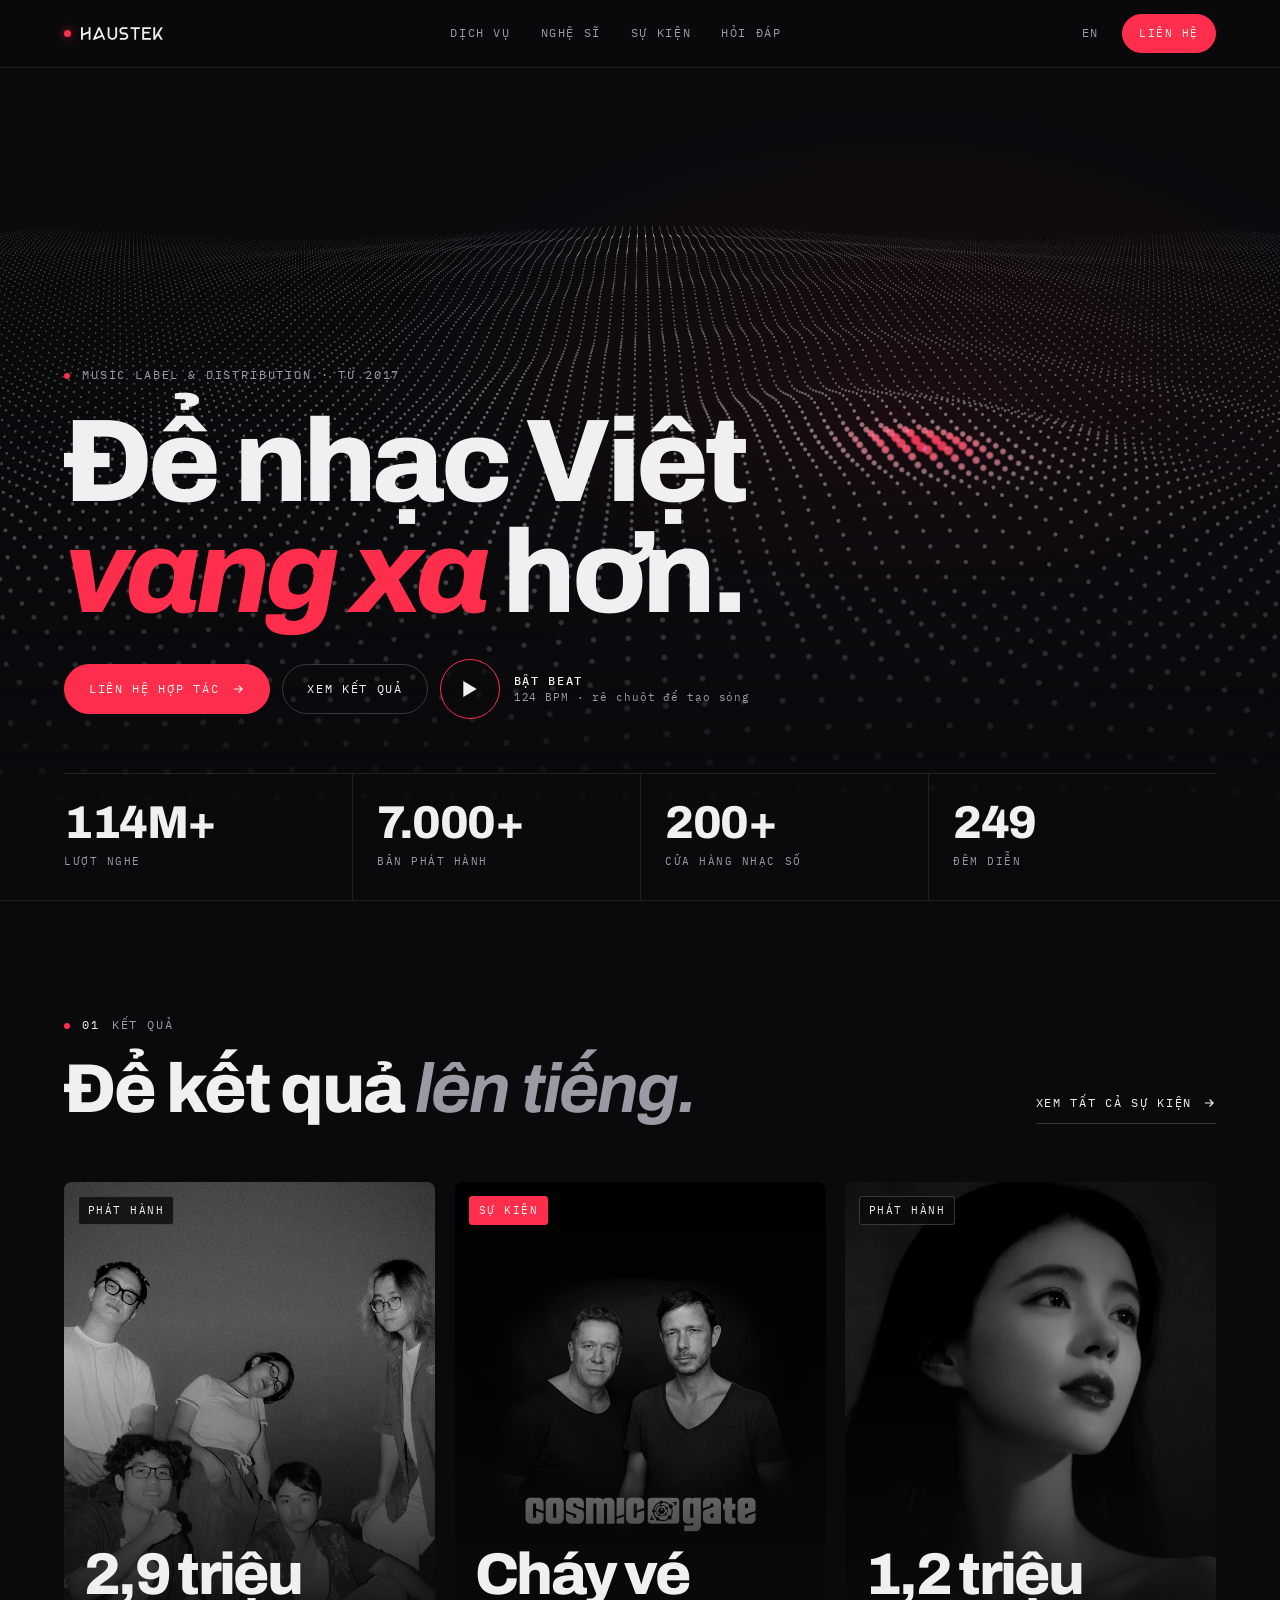
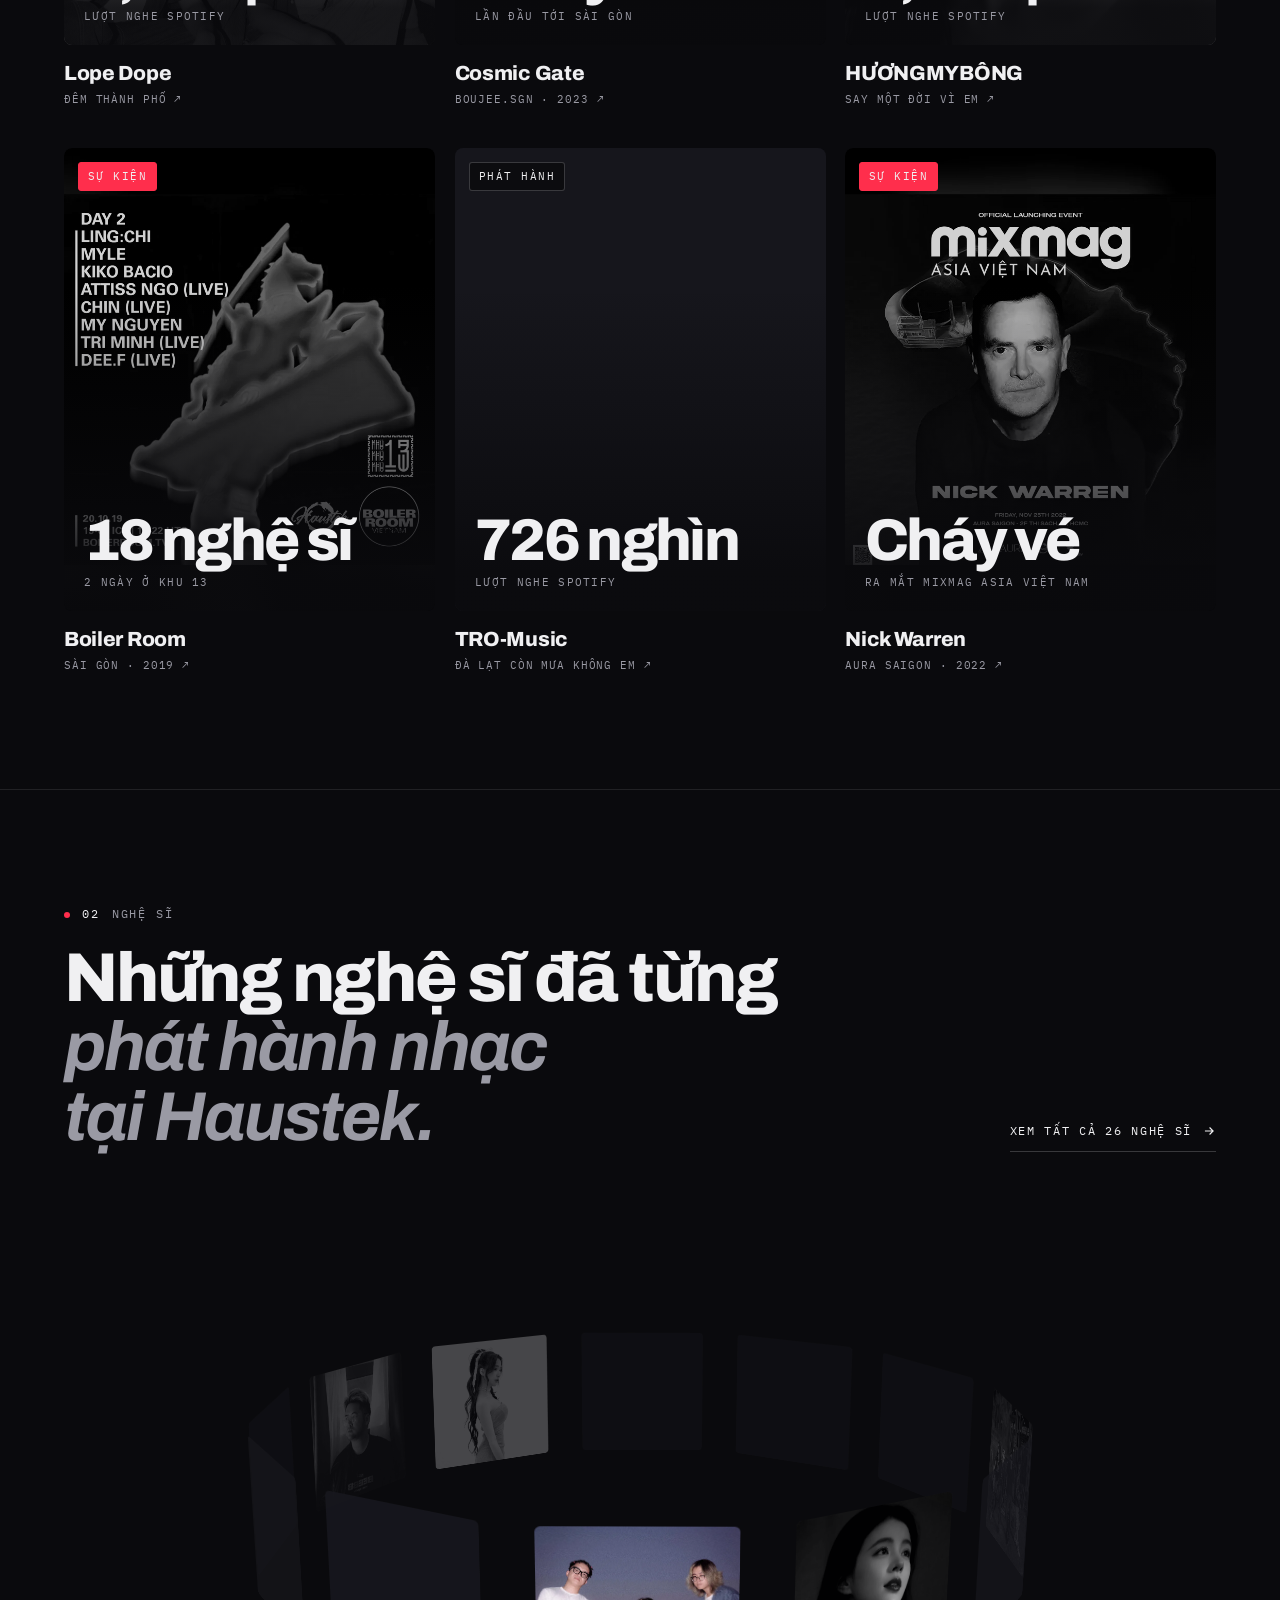
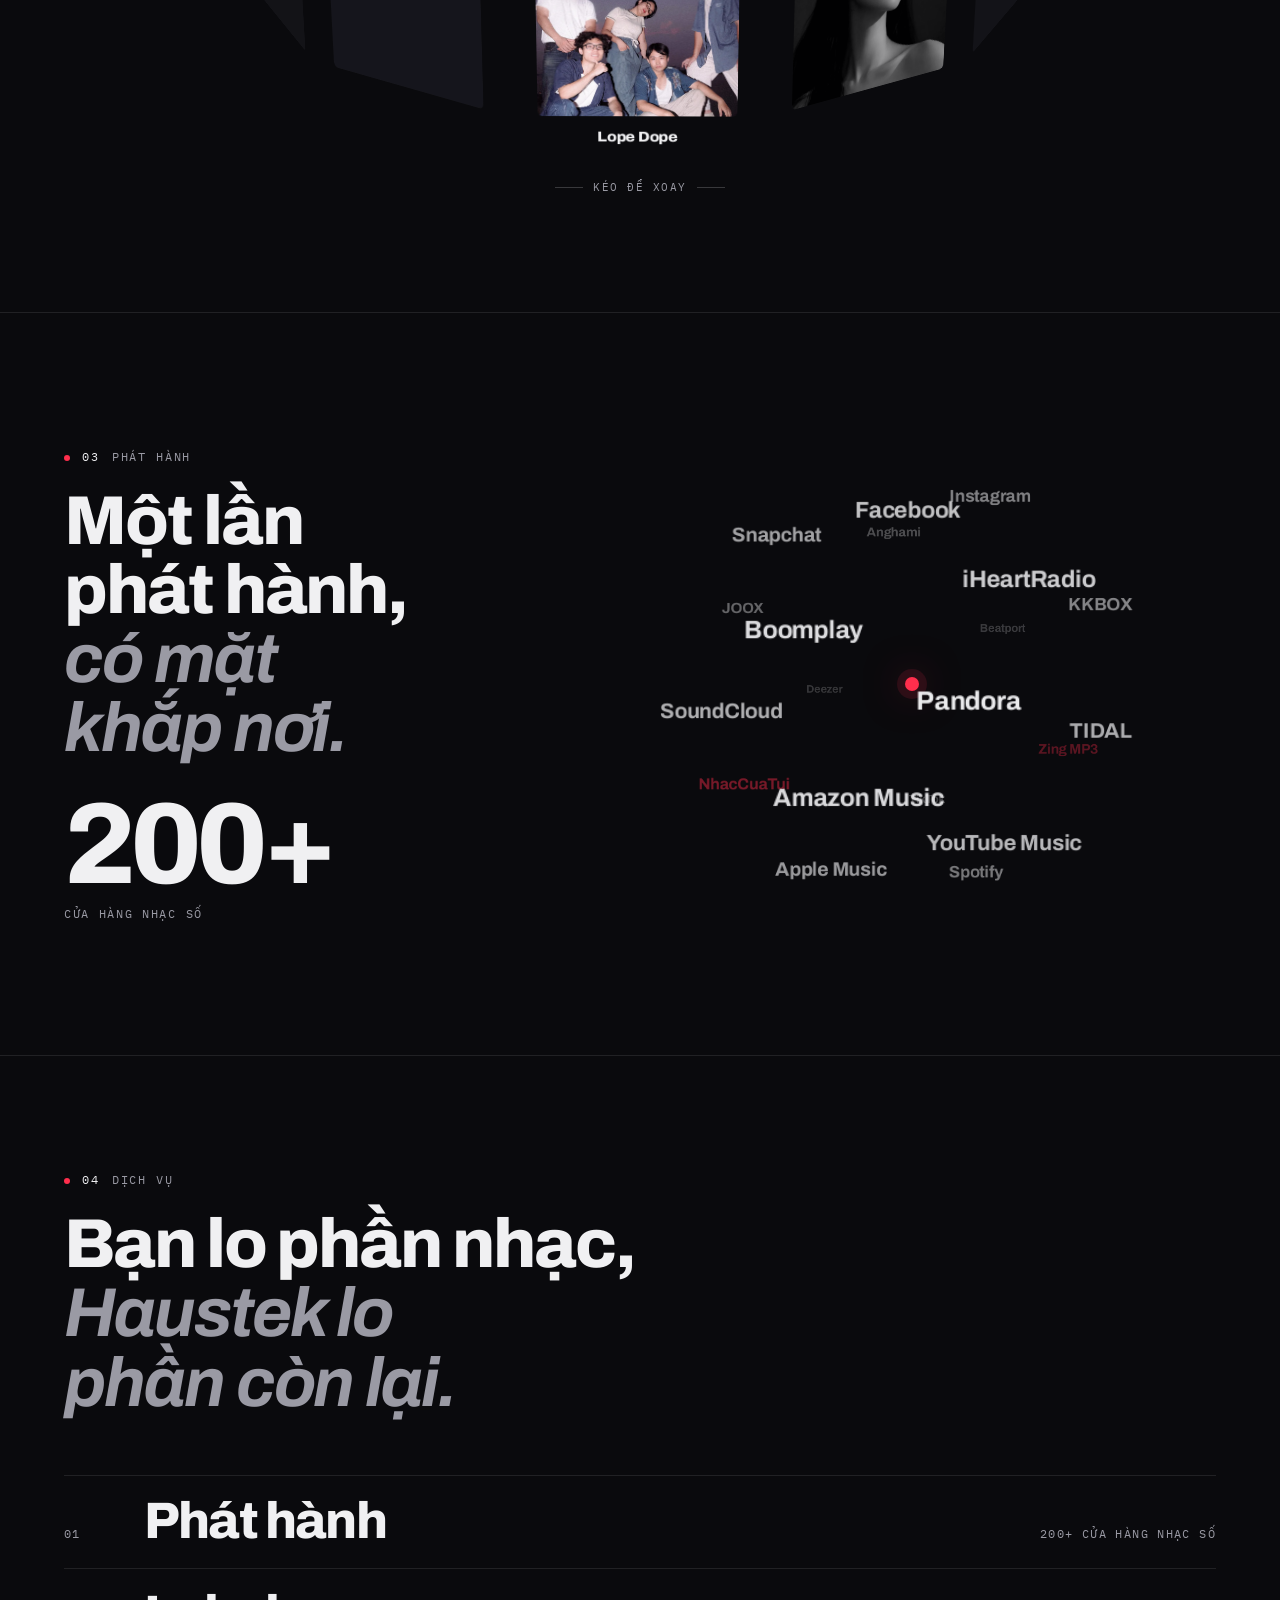
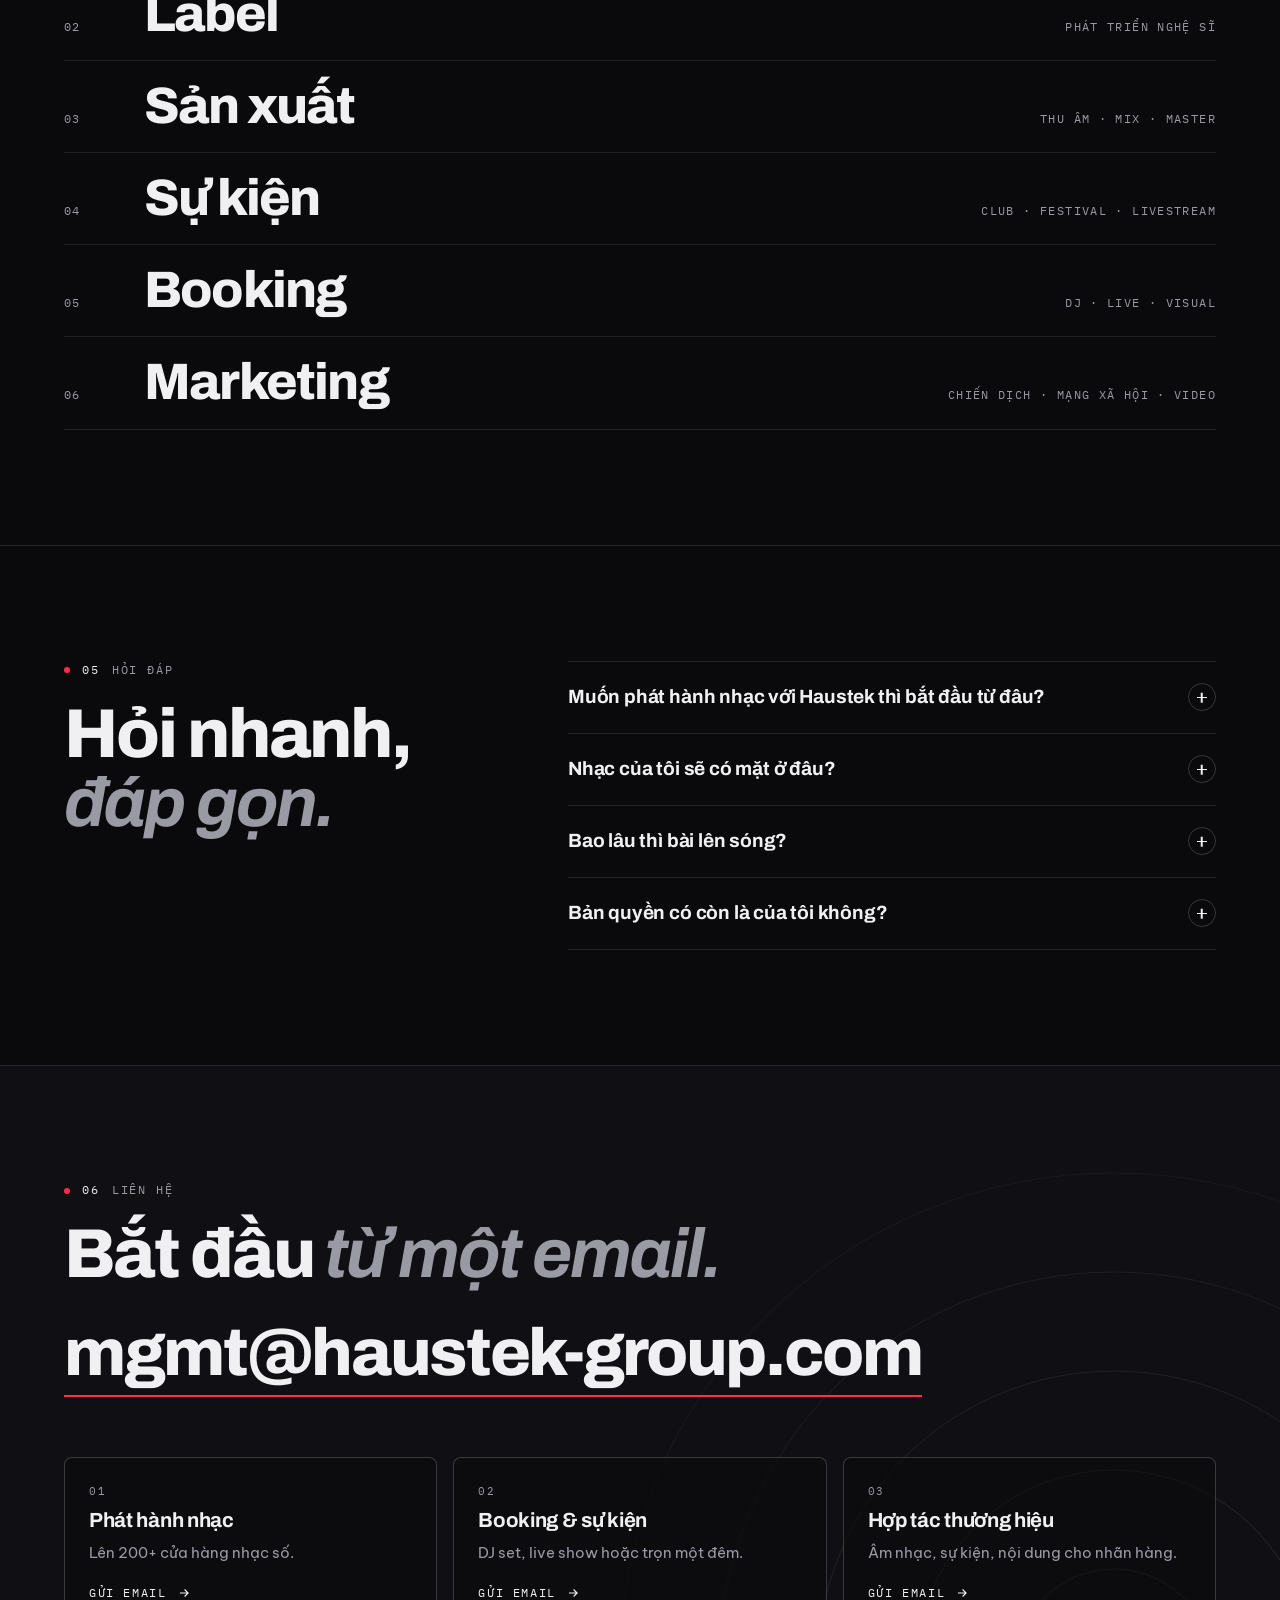
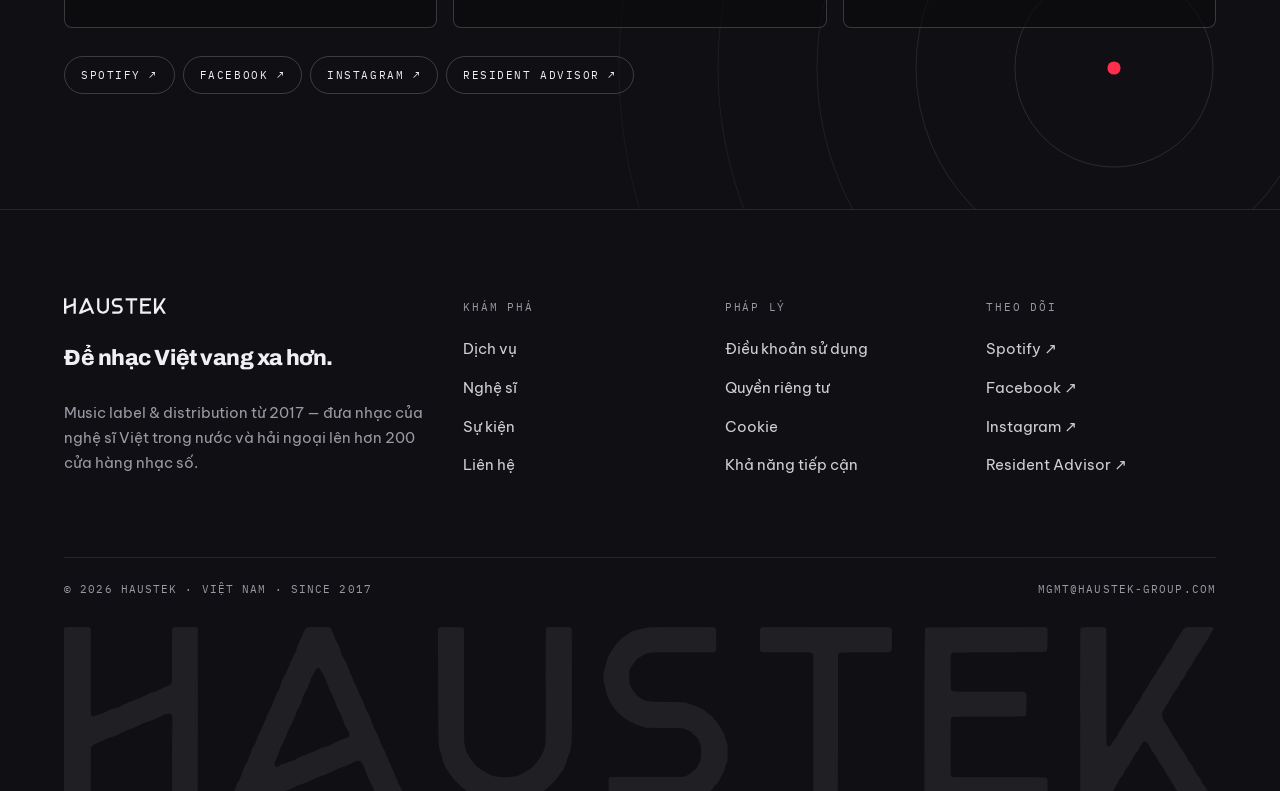
==== index.html @ 830850e4 "Số lượt nghe về một file chung; lưu trữ sự kiện chia theo tỉnh/thành - assets/artists-data.js: bảng " ====
<!DOCTYPE html>
<html lang="vi">
<head>
<meta charset="UTF-8">
<meta name="viewport" content="width=device-width, initial-scale=1.0">
<script>document.documentElement.classList.add('js')</script>

<title>Haustek — Music Label & Distribution | Để nhạc Việt vang xa hơn</title>
<meta name="description" content="Haustek — music label & distribution từ 2017. Phát hành, sản xuất, sự kiện và booking. Đưa nhạc Việt lên Spotify, Apple Music, TikTok, NhacCuaTui, Zing MP3 và hơn 200 cửa hàng nhạc số.">
<meta name="author" content="Haustek">
<meta name="robots" content="index, follow">
<link rel="canonical" href="https://haustek-group.com/">
<meta property="og:type" content="website">
<meta property="og:site_name" content="Haustek">
<meta property="og:title" content="Haustek — Music Label & Distribution">
<meta property="og:description" content="Để nhạc Việt vang xa hơn. Từ sàn diễn underground ra hơn 200 nền tảng số khắp thế giới.">
<meta property="og:url" content="https://haustek-group.com/">
<meta property="og:image" content="https://haustek-group.com/og-image.jpg">
<meta property="og:image:width" content="1200">
<meta property="og:image:height" content="630">
<meta property="og:image:alt" content="Haustek — Để nhạc Việt vang xa hơn">
<meta property="og:locale" content="vi_VN">
<meta property="og:locale:alternate" content="en_US">
<meta name="twitter:card" content="summary_large_image">
<meta name="twitter:image" content="https://haustek-group.com/og-image.jpg">

<link rel="icon" type="image/svg+xml" href="/favicon.svg">
<link rel="icon" type="image/png" sizes="96x96" href="/favicon-96x96.png">
<link rel="icon" type="image/png" sizes="32x32" href="/favicon-32x32.png">
<link rel="alternate icon" href="/favicon.ico">
<link rel="apple-touch-icon" sizes="180x180" href="/apple-touch-icon.png">
<link rel="manifest" href="/site.webmanifest">
<meta name="theme-color" content="#0A0A0D">

<script type="application/ld+json">
{
  "@context": "https://schema.org",
  "@graph": [
    { "@type": "Organization", "@id": "https://haustek-group.com/#org", "name": "Haustek", "url": "https://haustek-group.com/", "email": "mgmt@haustek-group.com", "foundingDate": "2017", "foundingLocation": {"@type":"Place","name":"Vietnam"}, "description": "Music label & distribution — sự kiện, sản xuất, phát hành, quảng bá và tư vấn chiến lược cho âm nhạc, từ 2017.", "sameAs": ["https://www.facebook.com/haustek.agency","https://www.instagram.com/haustek.agency","https://open.spotify.com/artist/1jiigt5sMZ62es2sH1UwYU","https://ra.co/promoters/73233"] },
    { "@type": "MusicGroup", "name": "Haustek", "url": "https://haustek-group.com/", "genre": ["Electronic","Techno","House","Ambient"], "foundingDate": "2017" }
  ]
}
</script>

<link rel="preconnect" href="https://fonts.googleapis.com">
<link rel="preconnect" href="https://fonts.gstatic.com" crossorigin>
<link href="https://fonts.googleapis.com/css2?family=Archivo:ital,wght@0,400..800;1,400..800&family=Be+Vietnam+Pro:wght@300;400;500;600&family=IBM+Plex+Mono:wght@400;500&display=swap" rel="stylesheet">
<link rel="stylesheet" href="/assets/site.css">

<style>
/* =====================================================================
   TRANG CHỦ — kết quả trước, chữ sau
   Góp ý nhận được: khách chỉ muốn thấy kết quả, case study, không đọc
   chữ. Nên trang đi theo thứ tự: số liệu → case study → nghệ sĩ → nơi
   nhạc lên sóng → dịch vụ (mỗi mục vài chữ) → hỏi đáp → liên hệ.
     • đầu trang: trường sóng âm 3D (assets/field.js) + nút bật beat
     • kết quả: 6 case thật, thẻ nổi 3D theo chuột
     • nghệ sĩ: vòng xoay 3D bằng ảnh, kéo để xoay
     • cửa hàng nhạc số: quả cầu 3D tên các nền tảng, kéo để xoay
   Chữ viết theo mục Giọng nói của brand playbook: viết như người Việt
   nói, câu ngắn, cụ thể bằng con số.
   Mọi thứ 3D đều có bản tĩnh khi máy tắt JS, không có WebGL hoặc bật giảm
   chuyển động.
   ===================================================================== */

/* ---------- đầu trang ---------- */
.hero{position:relative;min-height:max(100svh,640px);display:flex;flex-direction:column;justify-content:flex-end;overflow:hidden;
  padding-top:calc(var(--nav-h) + 40px);background:radial-gradient(60% 50% at 70% 45%,rgba(255,46,76,.07),transparent 70%)}
.field{position:absolute;inset:0;width:100%;height:100%;z-index:0;display:block;opacity:0;transition:opacity 1.2s var(--ease)}
.hero.gl-on .field{opacity:1}
.hero-viz{position:absolute;z-index:0;width:min(900px,64vw);aspect-ratio:1;left:calc(68% - min(450px,32vw));top:calc(50% - 30px);transform:translateY(-50%)}
.hero-viz .ripple{position:absolute;inset:0;width:100%;height:100%}
.hero.gl-on .hero-viz{display:none}
/* lớp tối phía dưới — chữ và dải số luôn đọc rõ trên nền điểm sáng */
.hero::after{content:"";position:absolute;inset:auto 0 0 0;height:55%;z-index:0;pointer-events:none;
  background:linear-gradient(to top,var(--ink) 18%,rgba(10,10,13,.7) 55%,transparent)}
.hero::before{content:"";position:absolute;inset:0;z-index:0;pointer-events:none;
  background:linear-gradient(90deg,rgba(10,10,13,.75),rgba(10,10,13,.25) 45%,transparent 70%)}
@media(max-width:759px){.hero::before{background:none}}
.hero-in{position:relative;z-index:1;pointer-events:none}
.hero-in a,.hero-in button{pointer-events:auto}
.hero h1{margin:22px 0 22px;max-width:11ch}
.hero-cta{display:flex;flex-wrap:wrap;align-items:center;gap:12px;margin-top:30px}
.hero-in>*{animation:rise .8s var(--ease) both}
.hero-in>:nth-child(2){animation-delay:.08s}
.hero-in>:nth-child(3){animation-delay:.16s}
.hero-in>:nth-child(4){animation-delay:.24s}
@keyframes rise{from{opacity:0;transform:translateY(14px)}}

/* nút bật beat — đồ chơi của trang: mỗi tiếng kick bắn sóng đỏ qua mặt sàn */
.beat-dock{display:flex;align-items:center;gap:14px}
.beat{position:relative;width:60px;height:60px;border-radius:50%;flex:none;display:grid;place-items:center;
  border:1px solid var(--red);background:rgba(10,10,13,.6);transition:background .25s,transform .25s var(--ease)}
.beat svg{width:16px;height:16px;fill:var(--paper)}
.beat:hover{transform:scale(1.06)}
.beat::after{content:"";position:absolute;inset:-1px;border-radius:50%;border:1px solid var(--red);opacity:0}
.beat[aria-pressed="true"]{background:var(--red)}
.beat[aria-pressed="true"]::after{animation:beatring .484s linear infinite}   /* đúng 1 phách ở 124 BPM */
@keyframes beatring{from{transform:scale(1);opacity:.8}to{transform:scale(1.6);opacity:0}}
.beat-txt{display:grid;gap:2px;line-height:1.3}
.beat-txt b{font-family:var(--mono);font-weight:500;font-size:12px;letter-spacing:.14em;text-transform:uppercase}
.beat-txt small{font-family:var(--mono);font-size:11px;letter-spacing:.08em;color:var(--concrete)}

.stats{position:relative;z-index:1;display:grid;grid-template-columns:repeat(2,minmax(0,1fr));margin-top:clamp(40px,6vh,72px);border-top:1px solid var(--line)}
.stats div{display:flex;flex-direction:column-reverse;gap:6px;padding:22px 0 26px}
.stats div:nth-child(even){padding-left:20px;border-left:1px solid var(--line)}
.stats div:nth-child(n+3){border-top:1px solid var(--line)}
.stats dd{font-family:var(--disp);font-weight:800;font-size:clamp(30px,3.6vw,52px);letter-spacing:-.03em;line-height:1}
.stats dt{font-family:var(--mono);font-size:11px;letter-spacing:.14em;text-transform:uppercase;color:var(--concrete)}
@media(min-width:900px){
  .stats{grid-template-columns:repeat(4,minmax(0,1fr))}
  .stats div{padding:26px 24px 30px!important;border-top:0!important;border-left:1px solid var(--line)}
  .stats div:first-child{padding-left:0!important;border-left:0}
}
@media(max-width:759px){
  .hero{padding-top:calc(var(--nav-h) + 52vw)}
  .hero-viz{width:150vw;left:-7vw;top:calc(var(--nav-h) + 40px - 75vw);transform:none}
  .hero::after{height:70%}
}

/* ---------- tiêu đề khối: một dòng nhãn + một câu, không đoạn văn ---------- */
.head{display:flex;flex-wrap:wrap;justify-content:space-between;align-items:flex-end;gap:24px 48px;margin-bottom:clamp(36px,4.5vw,60px)}
.head h2{margin-top:20px}

/* ---------- 01 · kết quả: thẻ case nổi 3D ----------
   Ảnh nằm dưới, con số nổi lên trước ảnh (translateZ) — đứng yên thì
   phẳng, rê chuột thì thẻ nghiêng và con số tách khỏi ảnh. Điện thoại
   không có rê chuột: thẻ thành dải vuốt ngang cho đỡ dài trang. */
.cases{display:grid;grid-template-columns:repeat(3,minmax(0,1fr));gap:40px 20px}
.case{display:block;min-width:0}
.cv{position:relative;display:block;aspect-ratio:4/5;transform-style:preserve-3d;will-change:transform}
.cv-img{position:absolute;inset:0;overflow:hidden;border-radius:8px;background:var(--ink-3)}
.cv-img img{width:100%;height:100%;object-fit:cover}
.cv-img::after{content:"";position:absolute;inset:0;background:linear-gradient(to top,rgba(10,10,13,.92) 8%,rgba(10,10,13,.35) 45%,transparent 70%)}
.cv-tag{position:absolute;top:14px;left:14px;transform:translateZ(30px);font-family:var(--mono);font-size:10.5px;letter-spacing:.14em;text-transform:uppercase;
  padding:5px 9px;border-radius:3px;background:rgba(10,10,13,.8);border:1px solid var(--line-2)}
.cv-tag.ev{background:var(--red);border-color:var(--red)}
.cv-num{position:absolute;left:20px;right:20px;bottom:20px;transform:translateZ(60px);display:grid;gap:6px}
.cv-num b{font-family:var(--disp);font-weight:800;font-size:clamp(40px,4.6vw,68px);letter-spacing:-.045em;line-height:.9}
.cv-num small{font-family:var(--mono);font-size:11px;letter-spacing:.12em;text-transform:uppercase;color:var(--concrete)}
.case h3{margin-top:16px;font-weight:800}
.cs-meta{display:flex;align-items:center;gap:8px;margin-top:4px;font-family:var(--mono);font-size:11px;letter-spacing:.08em;text-transform:uppercase;color:var(--concrete);transition:color .2s}
.case:hover .cs-meta{color:var(--paper)}
@media(max-width:899px){
  .cases{display:flex;gap:14px;overflow-x:auto;scroll-snap-type:x mandatory;margin-inline:calc(-1 * var(--gut));padding-inline:var(--gut);scroll-padding-inline:var(--gut);scrollbar-width:none}
  .cases::-webkit-scrollbar{display:none}
  .case{flex:0 0 auto;width:min(72vw,340px);scroll-snap-align:start}
}

/* ---------- 02 · nghệ sĩ: vòng xoay 3D ---------- */
.ring{position:relative;margin-top:8px}
.ring-stage{display:grid;grid-template-columns:repeat(auto-fill,minmax(140px,1fr));gap:16px}   /* bản không JS: lưới */
.ring-item{display:block}
.ring-item .ph{display:block;aspect-ratio:1;overflow:hidden;border-radius:6px;background:var(--ink-3)}
.ring-item img{width:100%;height:100%;object-fit:cover}
.ring-item .nm{display:block;margin-top:10px;font-family:var(--disp);font-weight:800;font-size:16px;letter-spacing:-.015em;text-align:center}
.js .ring.on{height:clamp(380px,44vw,620px);perspective:1400px;perspective-origin:50% 30%;cursor:grab;touch-action:pan-y;user-select:none;-webkit-user-select:none;
  margin-inline:calc(-1 * var(--gut));overflow:hidden}
.js .ring.on.drag{cursor:grabbing}
.js .ring.on .ring-stage{display:block;position:absolute;left:50%;top:54%;width:var(--w);height:var(--w);
  margin:calc(var(--w) / -2) 0 0 calc(var(--w) / -2);transform-style:preserve-3d}
.js .ring.on .ring-item{position:absolute;inset:0;transform-style:preserve-3d;-webkit-user-drag:none}
.js .ring.on .ring-item img{-webkit-user-drag:none;pointer-events:none}
.js .ring.on .ring-item .nm{position:absolute;left:0;right:0;top:100%;opacity:0;transition:opacity .3s}
.js .ring.on .ring-item.front .nm{opacity:1}
.js .ring.on .ring-item.front .duo{filter:none}
.ring-hint{display:none;align-items:center;justify-content:center;gap:10px;margin-top:6px;font-family:var(--mono);font-size:11px;letter-spacing:.14em;text-transform:uppercase;color:var(--concrete)}
.ring-hint::before,.ring-hint::after{content:"";width:28px;height:1px;background:var(--line-2)}
.js .ring.on+.ring-hint{display:flex}   /* chỉ hiện khi vòng xoay thật sự chạy */

/* ---------- 03 · cửa hàng nhạc số: quả cầu chữ 3D ---------- */
.reach{display:grid;gap:24px;align-items:center}
@media(min-width:900px){.reach{grid-template-columns:minmax(0,.9fr) minmax(0,1.1fr);gap:48px}}
.reach .big{margin-top:30px;font-family:var(--disp);font-weight:800;font-size:clamp(64px,9vw,140px);letter-spacing:-.05em;line-height:.9}
.reach .big small{display:block;margin-top:12px;font-family:var(--mono);font-weight:400;font-size:12px;letter-spacing:.14em;text-transform:uppercase;color:var(--concrete)}
.orb{position:relative}
.orb ul{list-style:none;display:flex;flex-wrap:wrap;gap:8px}
.orb li{font-family:var(--disp);font-weight:700;font-size:15px;padding:9px 14px;border:1px solid var(--line-2);border-radius:100px}
.orb li.vn{color:var(--red);border-color:var(--red)}
.orb-core{display:none}
.js .orb.on{height:clamp(340px,40vw,560px);cursor:grab;touch-action:pan-y;user-select:none;-webkit-user-select:none}
.js .orb.on.drag{cursor:grabbing}
.js .orb.on ul{display:block;position:absolute;inset:0}
.js .orb.on li{position:absolute;left:50%;top:50%;padding:0;border:0;white-space:nowrap;font-size:clamp(15px,1.7vw,24px);letter-spacing:-.01em;will-change:transform,opacity}
.js .orb.on .orb-core{display:block;position:absolute;left:50%;top:50%;width:14px;height:14px;margin:-7px 0 0 -7px;border-radius:50%;background:var(--red);
  box-shadow:0 0 0 8px rgba(255,46,76,.12),0 0 40px rgba(255,46,76,.6);animation:rec 1.94s steps(2,end) infinite}

/* ---------- 04 · dịch vụ: một hàng chữ to mỗi dịch vụ, vài từ khoá ---------- */
.svc{list-style:none;border-top:1px solid var(--line)}
.svc li{display:grid;grid-template-columns:44px minmax(0,1fr);align-items:baseline;gap:4px 16px;padding:20px 0;border-bottom:1px solid var(--line)}
.svc .no{font-family:var(--mono);font-size:11.5px;letter-spacing:.12em;color:var(--concrete)}
.svc b{font-family:var(--disp);font-weight:800;font-size:clamp(28px,4vw,56px);letter-spacing:-.035em;line-height:1;transition:color .25s,transform .4s var(--ease)}
.svc span:last-child{grid-column:2;font-family:var(--mono);font-size:11.5px;letter-spacing:.12em;text-transform:uppercase;color:var(--concrete)}
.svc li:hover b{color:var(--red);transform:translateX(8px)}
@media(min-width:760px){
  .svc li{grid-template-columns:64px minmax(0,1fr) auto}
  .svc span:last-child{grid-column:3;text-align:right}
}

/* ---------- 05 · hỏi đáp ---------- */
.faq-grid{display:grid;gap:36px}
@media(min-width:900px){.faq-grid{grid-template-columns:minmax(0,.8fr) minmax(0,1.2fr);gap:72px}}

/* ---------- 06 · liên hệ ---------- */
.contact{position:relative;overflow:hidden;background:var(--ink-2)}
.contact .ripple{width:min(1100px,170vw);aspect-ratio:1;right:-30%;bottom:-55%}
.contact .wrap{position:relative;z-index:1}
.mail{display:inline-block;margin:30px 0 clamp(40px,5vw,60px);font-family:var(--disp);font-weight:800;
  font-size:clamp(24px,5.2vw,72px);letter-spacing:-.035em;line-height:1.05;overflow-wrap:anywhere;
  border-bottom:2px solid var(--red);padding-bottom:6px;transition:color .25s}
.mail:hover{color:var(--red)}
.routes{display:grid;gap:12px}
@media(min-width:760px){.routes{grid-template-columns:repeat(3,minmax(0,1fr));gap:16px}}
.route{display:flex;flex-direction:column;gap:8px;padding:24px;border:1px solid var(--line-2);border-radius:8px;background:rgba(10,10,13,.6);
  transition:border-color .25s,transform .25s var(--ease)}
.route .code{font-family:var(--mono);font-size:11px;letter-spacing:.14em;color:var(--concrete)}
.route p{color:var(--concrete);font-size:15px}
.route .go{margin-top:auto;padding-top:10px;display:inline-flex;align-items:center;gap:10px;font-family:var(--mono);font-size:11.5px;letter-spacing:.14em;text-transform:uppercase}
.route .go svg{width:14px;height:14px;transition:transform .25s var(--ease)}
.route:hover{border-color:var(--red);transform:translateY(-3px)}
.route:hover .go svg{transform:translateX(4px)}
.social{display:flex;flex-wrap:wrap;gap:8px;margin-top:28px}
</style>
</head>
<body>
<a class="skip" href="#main" data-t="skip">Bỏ qua điều hướng, tới nội dung chính</a>

<header class="nav">
  <div class="wrap">
    <a class="logo" href="/" aria-label="Haustek — trang chủ">
      <span class="rec" aria-hidden="true"></span>
      <img src="/assets/wordmark.svg" alt="" width="83" height="13">
    </a>
    <nav class="nav-links" aria-label="Điều hướng chính">
      <a href="#services" data-t="nav_services">Dịch vụ</a>
      <a href="/artists" data-t="nav_artists">Nghệ sĩ</a>
      <a href="/events" data-t="nav_events">Sự kiện</a>
      <a href="#faq" data-t="nav_faq">Hỏi đáp</a>
    </nav>
    <div class="nav-right">
      <button class="lang" id="langBtn" type="button" aria-label="Switch to English">EN</button>
      <a class="btn btn-red btn-sm nav-cta" href="#contact" data-t="nav_cta">Liên hệ</a>
      <button class="menu-btn" id="menuBtn" type="button" aria-label="Mở menu" aria-expanded="false" aria-controls="menu"><span></span><span></span></button>
    </div>
  </div>
</header>
<div class="menu" id="menu" aria-hidden="true">
  <nav class="menu-links" aria-label="Điều hướng">
    <a href="/"><small>01</small><span data-t="m_home">Trang chủ</span></a>
    <a href="#services"><small>02</small><span data-t="nav_services">Dịch vụ</span></a>
    <a href="/artists"><small>03</small><span data-t="nav_artists">Nghệ sĩ</span></a>
    <a href="/events"><small>04</small><span data-t="nav_events">Sự kiện</span></a>
    <a href="#contact"><small>05</small><span data-t="nav_cta">Liên hệ</span></a>
  </nav>
  <div class="menu-foot">
    <a class="btn btn-red" href="mailto:mgmt@haustek-group.com">mgmt@haustek-group.com</a>
  </div>
</div>

<main id="main">

<!-- ĐẦU TRANG — trường sóng âm 3D. SVG bên dưới là bản tĩnh: hiện khi máy
     không vẽ được WebGL; vẽ được thì lớp .gl-on giấu nó đi. -->
<section class="hero" id="top">
  <canvas class="field" id="field" aria-hidden="true"></canvas>
  <div class="hero-viz" aria-hidden="true">
    <svg class="ripple" viewBox="0 0 1000 1000">
      <circle cx="500" cy="500" r="70" stroke-opacity=".26"/>
      <circle cx="500" cy="500" r="125" stroke-opacity=".21"/>
      <circle cx="500" cy="500" r="190" stroke-opacity=".17"/>
      <circle cx="500" cy="500" r="265" stroke-opacity=".14"/>
      <circle cx="500" cy="500" r="345" stroke-opacity=".11"/>
      <circle cx="500" cy="500" r="430" stroke-opacity=".085"/>
      <circle cx="500" cy="500" r="500" stroke-opacity=".06"/>
      <circle class="wave" cx="500" cy="500" r="500" stroke-opacity=".9"/>
      <circle class="wave w2" cx="500" cy="500" r="500" stroke-opacity=".9"/>
      <circle class="wave w3" cx="500" cy="500" r="500" stroke-opacity=".9"/>
      <circle class="core" cx="500" cy="500" r="7"/>
    </svg>
  </div>
  <div class="wrap hero-in">
    <p class="label" data-i18n="hero_k">Music label &amp; distribution · từ 2017</p>
    <h1 data-i18n="h1"><span class="ln">Để nhạc Việt</span> <span class="ln"><em>vang xa</em> hơn.</span></h1>
    <div class="hero-cta">
      <a class="btn btn-red" href="#contact"><span data-i18n="cta_work">Liên hệ hợp tác</span><svg viewBox="0 0 24 24" fill="none" stroke="currentColor" stroke-width="2" aria-hidden="true"><path d="M5 12h14M13 6l6 6-6 6"/></svg></a>
      <a class="btn" href="#results" data-i18n="cta_results">Xem kết quả</a>
      <div class="beat-dock">
        <button class="beat" id="beatBtn" type="button" aria-pressed="false" aria-label="Bật beat"><svg viewBox="0 0 10 12" aria-hidden="true"><path id="beatIco" d="M0 0l10 6L0 12z"/></svg></button>
        <span class="beat-txt"><b data-i18n="beat_on">Bật beat</b><small data-i18n="beat_hint">124 BPM · rê chuột để tạo sóng</small></span>
      </div>
    </div>
  </div>
  <div class="wrap" style="position:relative;z-index:1">
    <dl class="stats">
      <div><dt data-i18n="st_streams">Lượt nghe</dt><dd data-count="114" data-suffix="M+">114M+</dd></div>
      <div><dt data-i18n="st_rel">Bản phát hành</dt><dd data-count="7000" data-suffix="+">7.000+</dd></div>
      <div><dt data-i18n="st_stores">Cửa hàng nhạc số</dt><dd data-count="200" data-suffix="+">200+</dd></div>
      <div><dt data-i18n="st_nights">Đêm diễn</dt><dd data-count="249">249</dd></div>
    </dl>
  </div>
</section>

<!-- 01 · KẾT QUẢ — case thật, mỗi thẻ dẫn thẳng tới nguồn để khách tự kiểm
     chứng. Ba thẻ phát hành (data-artist) lấy tên bài và lượt nghe từ
     /assets/artists-data.js lúc tải trang — số trong HTML chỉ là bản dự
     phòng khi máy tắt JS. Ba thẻ sự kiện lấy từ bảng ARCHIVE (events.html). -->
<section class="sec" id="results">
  <div class="wrap">
    <div class="head">
      <div>
        <p class="label rv"><span class="n">01</span><span data-i18n="rs_k">Kết quả</span></p>
        <h2 class="rv" data-i18n="rs_h"><span class="ln">Để kết quả</span> <span class="ln"><em>lên tiếng.</em></span></h2>
      </div>
      <a class="more rv" href="/events"><span data-i18n="rs_all">Xem tất cả sự kiện</span><svg viewBox="0 0 24 24" fill="none" stroke="currentColor" stroke-width="2" aria-hidden="true"><path d="M5 12h14M13 6l6 6-6 6"/></svg></a>
    </div>
    <div class="cases">
      <a class="case rv" data-artist="Lope Dope" href="https://open.spotify.com/track/0oXjDcT4qKLBLYY9lPRrHT" target="_blank" rel="noopener">
        <span class="cv"><span class="cv-img"><img class="duo" src="/artists/lope-dope.webp" alt="Lope Dope" width="800" height="800" loading="lazy" decoding="async"></span><span class="cv-tag" data-i18n="tg_rel">Phát hành</span><span class="cv-num"><b data-num>2,9 triệu</b><small data-i18n="c1u">lượt nghe Spotify</small></span></span>
        <h3>Lope Dope</h3><span class="cs-meta"><span data-track>Đêm Thành Phố</span> ↗</span>
      </a>
      <a class="case rv" href="https://mixmag.asia/read/huyn-thoi-nhc-trance-cosmic-gate-ln-u-tien-chi-nhc-ti-sai-gon-trong-tour-din-asia-qung-ba-album-mi-mosaiik-2-vit-nam" target="_blank" rel="noopener">
        <span class="cv"><span class="cv-img"><img class="duo" src="/events/cosmic-gate.webp" alt="Cosmic Gate tại Boujee Station, Sài Gòn" width="720" height="900" loading="lazy" decoding="async"></span><span class="cv-tag ev" data-i18n="tg_ev">Sự kiện</span><span class="cv-num"><b data-i18n="c2n">Cháy vé</b><small data-i18n="c2u">Lần đầu tới Sài Gòn</small></span></span>
        <h3>Cosmic Gate</h3><span class="cs-meta"><span data-i18n="c2m">Boujee.SGN · 2023</span> ↗</span>
      </a>
      <a class="case rv" data-artist="HƯƠNGMYBÔNG" href="https://open.spotify.com/track/36HDVYZL4whJgqHte9NHBx" target="_blank" rel="noopener">
        <span class="cv"><span class="cv-img"><img class="duo" src="/artists/huongmybong.webp" alt="HƯƠNGMYBÔNG" width="800" height="800" loading="lazy" decoding="async"></span><span class="cv-tag" data-i18n="tg_rel">Phát hành</span><span class="cv-num"><b data-num>1,2 triệu</b><small data-i18n="c3u">lượt nghe Spotify</small></span></span>
        <h3>HƯƠNGMYBÔNG</h3><span class="cs-meta"><span data-track>Say Một Đời Vì Em</span> ↗</span>
      </a>
      <a class="case rv" href="https://ra.co/events/1309879" target="_blank" rel="noopener">
        <span class="cv"><span class="cv-img"><img class="duo" src="/events/boiler-room.webp" alt="Boiler Room Hồ Chí Minh" width="720" height="900" loading="lazy" decoding="async"></span><span class="cv-tag ev" data-i18n="tg_ev">Sự kiện</span><span class="cv-num"><b data-i18n="c4n">18 nghệ sĩ</b><small data-i18n="c4u">2 ngày ở Khu 13</small></span></span>
        <h3>Boiler Room</h3><span class="cs-meta"><span data-i18n="c4m">Sài Gòn · 2019</span> ↗</span>
      </a>
      <a class="case rv" data-artist="TRO-Music" href="https://open.spotify.com/track/24ZX4PNB6BbOWQdAJUW413" target="_blank" rel="noopener">
        <span class="cv"><span class="cv-img"><img class="duo" src="/artists/tro-music.webp" alt="TRO-Music" width="800" height="800" loading="lazy" decoding="async"></span><span class="cv-tag" data-i18n="tg_rel">Phát hành</span><span class="cv-num"><b data-num>726 nghìn</b><small data-i18n="c5u">lượt nghe Spotify</small></span></span>
        <h3>TRO-Music</h3><span class="cs-meta"><span data-track>Đà Lạt Còn Mưa Không Em</span> ↗</span>
      </a>
      <a class="case rv" href="https://ra.co/events/1592369" target="_blank" rel="noopener">
        <span class="cv"><span class="cv-img"><img class="duo" src="/events/nick-warren.webp" alt="Nick Warren — đêm ra mắt Mixmag Asia Việt Nam" width="720" height="900" loading="lazy" decoding="async"></span><span class="cv-tag ev" data-i18n="tg_ev">Sự kiện</span><span class="cv-num"><b data-i18n="c6n">Cháy vé</b><small data-i18n="c6u">Ra mắt Mixmag Asia Việt Nam</small></span></span>
        <h3>Nick Warren</h3><span class="cs-meta"><span data-i18n="c6m">Aura Saigon · 2022</span> ↗</span>
      </a>
    </div>
  </div>
</section>

<!-- 02 · NGHỆ SĨ — 12 người nhiều lượt nghe nhất, JS dựng lại từ
     /assets/artists-data.js. Danh sách dưới đây là bản dự phòng khi tắt JS
     (một lưới ảnh bình thường). -->
<section class="sec" id="artists">
  <div class="wrap">
    <div class="head">
      <div>
        <p class="label rv"><span class="n">02</span><span data-i18n="ar_k">Nghệ sĩ</span></p>
        <h2 class="rv" data-i18n="ar_h"><span class="ln">Những nghệ sĩ đã từng</span> <span class="ln"><em>phát hành nhạc tại Haustek.</em></span></h2>
      </div>
      <a class="more rv" href="/artists"><span data-i18n="ar_all">Xem tất cả 26 nghệ sĩ</span><svg viewBox="0 0 24 24" fill="none" stroke="currentColor" stroke-width="2" aria-hidden="true"><path d="M5 12h14M13 6l6 6-6 6"/></svg></a>
    </div>
    <div class="ring" id="ring">
      <div class="ring-stage">
        <a class="ring-item" href="/artists"><span class="ph"><img class="duo" src="/artists/lope-dope.webp" alt="Lope Dope" width="800" height="800" loading="lazy" decoding="async"></span><span class="nm">Lope Dope</span></a>
        <a class="ring-item" href="/artists"><span class="ph"><img class="duo" src="/artists/huongmybong.webp" alt="HƯƠNGMYBÔNG" width="800" height="800" loading="lazy" decoding="async"></span><span class="nm">HƯƠNGMYBÔNG</span></a>
        <a class="ring-item" href="/artists"><span class="ph"><img class="duo" src="/artists/tro-music.webp" alt="TRO-Music" width="800" height="800" loading="lazy" decoding="async"></span><span class="nm">TRO-Music</span></a>
        <a class="ring-item" href="/artists"><span class="ph"><img class="duo" src="/artists/microwave.webp" alt="Microwave" width="800" height="800" loading="lazy" decoding="async"></span><span class="nm">Microwave</span></a>
        <a class="ring-item" href="/artists"><span class="ph"><img class="duo" src="/artists/thien-hi.webp" alt="Thiện Hí" width="800" height="800" loading="lazy" decoding="async"></span><span class="nm">Thiện Hí</span></a>
        <a class="ring-item" href="/artists"><span class="ph"><img class="duo" src="/artists/tri-minh.webp" alt="Trí Minh" width="800" height="800" loading="lazy" decoding="async"></span><span class="nm">Trí Minh</span></a>
        <a class="ring-item" href="/artists"><span class="ph"><img class="duo" src="/artists/nae-delay.webp" alt="nae &amp; de'lay" width="800" height="800" loading="lazy" decoding="async"></span><span class="nm">nae &amp; de'lay</span></a>
        <a class="ring-item" href="/artists"><span class="ph"><img class="duo" src="/artists/jesilyn.webp" alt="JesiLyn" width="800" height="800" loading="lazy" decoding="async"></span><span class="nm">JesiLyn</span></a>
        <a class="ring-item" href="/artists"><span class="ph"><img class="duo" src="/artists/beebb.webp" alt="BeeBB" width="800" height="800" loading="lazy" decoding="async"></span><span class="nm">BeeBB</span></a>
        <a class="ring-item" href="/artists"><span class="ph"><img class="duo" src="/artists/cap-anh-tai.webp" alt="Cáp Anh Tài" width="800" height="800" loading="lazy" decoding="async"></span><span class="nm">Cáp Anh Tài</span></a>
        <a class="ring-item" href="/artists"><span class="ph"><img class="duo" src="/artists/ha-quynh-nhu.webp" alt="Hà Quỳnh Như" width="800" height="800" loading="lazy" decoding="async"></span><span class="nm">Hà Quỳnh Như</span></a>
        <a class="ring-item" href="/artists"><span class="ph"><img class="duo" src="/artists/resq.webp" alt="ResQ" width="800" height="800" loading="lazy" decoding="async"></span><span class="nm">ResQ</span></a>
      </div>
    </div>
    <p class="ring-hint" aria-hidden="true" data-i18n="drag">Kéo để xoay</p>
  </div>
</section>

<!-- 03 · CỬA HÀNG NHẠC SỐ — quả cầu chữ; hai nền tảng Việt tô đỏ -->
<section class="sec" id="stores">
  <div class="wrap reach">
    <div>
      <p class="label rv"><span class="n">03</span><span data-i18n="stw_k">Phát hành</span></p>
      <h2 class="rv" style="margin-top:20px" data-i18n="stw_h"><span class="ln">Một lần phát hành,</span> <span class="ln"><em>có mặt khắp nơi.</em></span></h2>
      <p class="big rv"><span data-count="200" data-suffix="+">200+</span><small data-i18n="stw_more">cửa hàng nhạc số</small></p>
    </div>
    <div class="orb" id="orb" aria-label="Các cửa hàng nhạc số">
      <span class="orb-core" aria-hidden="true"></span>
      <ul>
        <li>Spotify</li><li>Apple Music</li><li>TikTok</li><li>YouTube Music</li><li class="vn">NhacCuaTui</li>
        <li class="vn">Zing MP3</li><li>Amazon Music</li><li>Deezer</li><li>TIDAL</li><li>SoundCloud</li>
        <li>Beatport</li><li>Pandora</li><li>JOOX</li><li>KKBOX</li><li>Boomplay</li>
        <li>Anghami</li><li>iHeartRadio</li><li>Snapchat</li><li>Instagram</li><li>Facebook</li>
      </ul>
    </div>
  </div>
</section>

<!-- 04 · DỊCH VỤ — tên dịch vụ và vài từ khoá, không đoạn văn -->
<section class="sec" id="services">
  <div class="wrap">
    <div class="head">
      <div>
        <p class="label rv"><span class="n">04</span><span data-i18n="sv_k">Dịch vụ</span></p>
        <h2 class="rv" data-i18n="sv_h"><span class="ln">Bạn lo phần nhạc,</span> <span class="ln"><em>Haustek lo phần còn lại.</em></span></h2>
      </div>
    </div>
    <ul class="svc">
      <li class="rv"><span class="no">01</span><b data-i18n="svc1t">Phát hành</b><span data-i18n="svc1">200+ cửa hàng nhạc số</span></li>
      <li class="rv"><span class="no">02</span><b data-i18n="svc2t">Label</b><span data-i18n="svc2">Phát triển nghệ sĩ</span></li>
      <li class="rv"><span class="no">03</span><b data-i18n="svc3t">Sản xuất</b><span data-i18n="svc3">Thu âm · mix · master</span></li>
      <li class="rv"><span class="no">04</span><b data-i18n="svc4t">Sự kiện</b><span data-i18n="svc4">Club · festival · livestream</span></li>
      <li class="rv"><span class="no">05</span><b data-i18n="svc5t">Booking</b><span data-i18n="svc5">DJ · live · visual</span></li>
      <li class="rv"><span class="no">06</span><b data-i18n="svc6t">Marketing</b><span data-i18n="svc6">Chiến dịch · mạng xã hội · video</span></li>
    </ul>
  </div>
</section>

<!-- 05 · HỎI ĐÁP -->
<section class="sec" id="faq">
  <div class="wrap faq-grid">
    <div>
      <p class="label rv"><span class="n">05</span><span data-i18n="fq_k">Hỏi đáp</span></p>
      <h2 class="rv" style="margin-top:20px" data-i18n="fq_h"><span class="ln">Hỏi nhanh,</span> <span class="ln"><em>đáp gọn.</em></span></h2>
    </div>
    <div class="faq rv">
      <details>
        <summary><span data-i18n="q1">Muốn phát hành nhạc với Haustek thì bắt đầu từ đâu?</span><span class="pm" aria-hidden="true"></span></summary>
        <p class="a" data-i18n="a1">Gửi link nghe thử và vài dòng về bạn tới <a href="mailto:mgmt@haustek-group.com?subject=%5BPH%C3%81T%20H%C3%80NH%5D%20">mgmt@haustek-group.com</a>. Bài nào gửi tới, chúng tôi cũng nghe.</p>
      </details>
      <details>
        <summary><span data-i18n="q2">Nhạc của tôi sẽ có mặt ở đâu?</span><span class="pm" aria-hidden="true"></span></summary>
        <p class="a" data-i18n="a2">Spotify, Apple Music, TikTok, YouTube Music, NhacCuaTui, Zing MP3 và hơn 200 cửa hàng nhạc số khác.</p>
      </details>
      <details>
        <summary><span data-i18n="q3">Bao lâu thì bài lên sóng?</span><span class="pm" aria-hidden="true"></span></summary>
        <p class="a" data-i18n="a3">Thường 1–2 tuần, gấp thì 24–36 giờ. Muốn được đề xuất vào playlist thì nên gửi trước 3–4 tuần.</p>
      </details>
      <details>
        <summary><span data-i18n="q4">Bản quyền có còn là của tôi không?</span><span class="pm" aria-hidden="true"></span></summary>
        <p class="a" data-i18n="a4">Còn. Bài vẫn là của bạn. Tỷ lệ chia doanh thu được thống nhất rõ trước khi phát hành.</p>
      </details>
    </div>
  </div>
</section>

<!-- 06 · LIÊN HỆ — mỗi lối mở email có sẵn tiêu đề để hộp thư lọc được ngay -->
<section class="sec contact" id="contact">
  <svg class="ripple" viewBox="0 0 1000 1000" aria-hidden="true">
    <circle cx="500" cy="500" r="90" stroke-opacity=".12"/>
    <circle cx="500" cy="500" r="180" stroke-opacity=".1"/>
    <circle cx="500" cy="500" r="270" stroke-opacity=".08"/>
    <circle cx="500" cy="500" r="360" stroke-opacity=".06"/>
    <circle cx="500" cy="500" r="450" stroke-opacity=".045"/>
    <circle class="wave" cx="500" cy="500" r="450" stroke-opacity=".5"/>
    <circle class="wave w2" cx="500" cy="500" r="450" stroke-opacity=".5"/>
    <circle class="wave w3" cx="500" cy="500" r="450" stroke-opacity=".5"/>
    <circle class="core" cx="500" cy="500" r="6"/>
  </svg>
  <div class="wrap">
    <p class="label rv"><span class="n">06</span><span data-i18n="ct_k">Liên hệ</span></p>
    <h2 class="rv" style="margin-top:20px" data-i18n="ct_h"><span class="ln">Bắt đầu</span> <span class="ln"><em>từ một email.</em></span></h2>
    <a class="mail rv" href="mailto:mgmt@haustek-group.com">mgmt@haustek-group.com</a>
    <div class="routes">
      <a class="route rv" href="mailto:mgmt@haustek-group.com?subject=%5BPH%C3%81T%20H%C3%80NH%5D%20">
        <span class="code">01</span>
        <h3 data-i18n="r1t">Phát hành nhạc</h3>
        <p data-i18n="r1">Lên 200+ cửa hàng nhạc số.</p>
        <span class="go"><span data-i18n="r_go">Gửi email</span><svg viewBox="0 0 24 24" fill="none" stroke="currentColor" stroke-width="2" aria-hidden="true"><path d="M5 12h14M13 6l6 6-6 6"/></svg></span>
      </a>
      <a class="route rv" href="mailto:mgmt@haustek-group.com?subject=%5BBOOKING%5D%20">
        <span class="code">02</span>
        <h3 data-i18n="r2t">Booking &amp; sự kiện</h3>
        <p data-i18n="r2">DJ set, live show hoặc trọn một đêm.</p>
        <span class="go"><span data-i18n="r_go">Gửi email</span><svg viewBox="0 0 24 24" fill="none" stroke="currentColor" stroke-width="2" aria-hidden="true"><path d="M5 12h14M13 6l6 6-6 6"/></svg></span>
      </a>
      <a class="route rv" href="mailto:mgmt@haustek-group.com?subject=%5BH%E1%BB%A2P%20T%C3%81C%5D%20">
        <span class="code">03</span>
        <h3 data-i18n="r3t">Hợp tác thương hiệu</h3>
        <p data-i18n="r3">Âm nhạc, sự kiện, nội dung cho nhãn hàng.</p>
        <span class="go"><span data-i18n="r_go">Gửi email</span><svg viewBox="0 0 24 24" fill="none" stroke="currentColor" stroke-width="2" aria-hidden="true"><path d="M5 12h14M13 6l6 6-6 6"/></svg></span>
      </a>
    </div>
    <div class="social rv">
      <a class="btn btn-sm" href="https://open.spotify.com/artist/1jiigt5sMZ62es2sH1UwYU" target="_blank" rel="noopener noreferrer">Spotify ↗</a>
      <a class="btn btn-sm" href="https://www.facebook.com/haustek.agency" target="_blank" rel="noopener noreferrer">Facebook ↗</a>
      <a class="btn btn-sm" href="https://www.instagram.com/haustek.agency" target="_blank" rel="noopener noreferrer">Instagram ↗</a>
      <a class="btn btn-sm" href="https://ra.co/promoters/73233" target="_blank" rel="noopener noreferrer">Resident Advisor ↗</a>
    </div>
  </div>
</section>

</main>

<footer class="foot">
  <div class="wrap">
    <div class="foot-grid">
      <div class="foot-brand">
        <img src="/assets/wordmark.svg" alt="Haustek" width="102" height="16" loading="lazy">
        <p class="tag" data-t="f_tag">Để nhạc Việt vang xa hơn.</p>
        <p data-t="f_desc">Music label &amp; distribution từ 2017 — đưa nhạc của nghệ sĩ Việt trong nước và hải ngoại lên hơn 200 cửa hàng nhạc số.</p>
      </div>
      <div class="foot-col">
        <p class="h" data-t="f_explore">Khám phá</p>
        <a href="#services" data-t="nav_services">Dịch vụ</a>
        <a href="/artists" data-t="nav_artists">Nghệ sĩ</a>
        <a href="/events" data-t="nav_events">Sự kiện</a>
        <a href="#contact" data-t="nav_cta">Liên hệ</a>
      </div>
      <div class="foot-col">
        <p class="h" data-t="f_legal">Pháp lý</p>
        <a href="/legal#terms" data-t="f_terms">Điều khoản sử dụng</a>
        <a href="/legal#privacy" data-t="f_privacy">Quyền riêng tư</a>
        <a href="/legal#cookies" data-t="f_cookies">Cookie</a>
        <a href="/legal#accessibility" data-t="f_a11y">Khả năng tiếp cận</a>
      </div>
      <div class="foot-col">
        <p class="h" data-t="f_follow">Theo dõi</p>
        <a href="https://open.spotify.com/artist/1jiigt5sMZ62es2sH1UwYU" target="_blank" rel="noopener noreferrer">Spotify ↗</a>
        <a href="https://www.facebook.com/haustek.agency" target="_blank" rel="noopener noreferrer">Facebook ↗</a>
        <a href="https://www.instagram.com/haustek.agency" target="_blank" rel="noopener noreferrer">Instagram ↗</a>
        <a href="https://ra.co/promoters/73233" target="_blank" rel="noopener noreferrer">Resident Advisor ↗</a>
      </div>
    </div>
    <div class="foot-bar">
      <span>© 2026 Haustek · Việt Nam · Since 2017</span>
      <a href="mailto:mgmt@haustek-group.com">mgmt@haustek-group.com</a>
    </div>
  </div>
  <div class="foot-mark" aria-hidden="true"><img src="/assets/wordmark.svg" alt="" width="1000" height="158" loading="lazy"></div>
</footer>

<script src="/assets/site.js"></script>
<script src="/assets/field.js"></script>
<script src="/assets/artists-data.js"></script>
<script>
/* Link cũ từ thời trang chủ còn router (#/events, #/submit) — đưa về đúng chỗ */
if(location.hash.startsWith('#/events'))location.replace('/events');
else if(location.hash.startsWith('#/submit'))location.replace('#contact');

const I18N={
  vi:{
    _title:"Haustek — Music Label & Distribution | Để nhạc Việt vang xa hơn",
    _desc:"Haustek — music label & distribution từ 2017. Phát hành, sản xuất, sự kiện và booking. Đưa nhạc Việt lên Spotify, Apple Music, TikTok, NhacCuaTui, Zing MP3 và hơn 200 cửa hàng nhạc số.",
    hero_k:"Music label &amp; distribution · từ 2017",
    h1:'<span class="ln">Để nhạc Việt</span> <span class="ln"><em>vang xa</em> hơn.</span>',
    cta_work:"Liên hệ hợp tác",cta_results:"Xem kết quả",
    beat_on:"Bật beat",beat_off:"Tắt beat",beat_hint:"124 BPM · rê chuột để tạo sóng",beat_hint_t:"124 BPM · chạm để tạo sóng",beat_aria_on:"Bật beat",beat_aria_off:"Tắt beat",
    st_streams:"Lượt nghe",st_rel:"Bản phát hành",st_stores:"Cửa hàng nhạc số",st_nights:"Đêm diễn",
    rs_k:"Kết quả",
    rs_h:'<span class="ln">Để kết quả</span> <span class="ln"><em>lên tiếng.</em></span>',
    rs_all:"Xem tất cả sự kiện",
    tg_rel:"Phát hành",tg_ev:"Sự kiện",
    c1u:"lượt nghe Spotify",
    c2n:"Cháy vé",c2u:"Lần đầu tới Sài Gòn",c2m:"Boujee.SGN · 2023",
    c3u:"lượt nghe Spotify",
    c4n:"18 nghệ sĩ",c4u:"2 ngày ở Khu 13",c4m:"Sài Gòn · 2019",
    c5u:"lượt nghe Spotify",
    c6n:"Cháy vé",c6u:"Ra mắt Mixmag Asia Việt Nam",c6m:"Aura Saigon · 2022",
    ar_k:"Nghệ sĩ",
    ar_h:'<span class="ln">Những nghệ sĩ đã từng</span> <span class="ln"><em>phát hành nhạc tại Haustek.</em></span>',
    ar_all:"Xem tất cả 26 nghệ sĩ",drag:"Kéo để xoay",
    stw_k:"Phát hành",
    stw_h:'<span class="ln">Một lần phát hành,</span> <span class="ln"><em>có mặt khắp nơi.</em></span>',
    stw_more:"cửa hàng nhạc số",
    sv_k:"Dịch vụ",
    sv_h:'<span class="ln">Bạn lo phần nhạc,</span> <span class="ln"><em>Haustek lo phần còn lại.</em></span>',
    svc1t:"Phát hành",svc1:"200+ cửa hàng nhạc số",
    svc2t:"Label",svc2:"Phát triển nghệ sĩ",
    svc3t:"Sản xuất",svc3:"Thu âm · mix · master",
    svc4t:"Sự kiện",svc4:"Club · festival · livestream",
    svc5t:"Booking",svc5:"DJ · live · visual",
    svc6t:"Marketing",svc6:"Chiến dịch · mạng xã hội · video",
    fq_k:"Hỏi đáp",
    fq_h:'<span class="ln">Hỏi nhanh,</span> <span class="ln"><em>đáp gọn.</em></span>',
    q1:"Muốn phát hành nhạc với Haustek thì bắt đầu từ đâu?",
    a1:'Gửi link nghe thử và vài dòng về bạn tới <a href="mailto:mgmt@haustek-group.com?subject=%5BPH%C3%81T%20H%C3%80NH%5D%20">mgmt@haustek-group.com</a>. Bài nào gửi tới, chúng tôi cũng nghe.',
    q2:"Nhạc của tôi sẽ có mặt ở đâu?",
    a2:"Spotify, Apple Music, TikTok, YouTube Music, NhacCuaTui, Zing MP3 và hơn 200 cửa hàng nhạc số khác.",
    q3:"Bao lâu thì bài lên sóng?",
    a3:"Thường 1–2 tuần, gấp thì 24–36 giờ. Muốn được đề xuất vào playlist thì nên gửi trước 3–4 tuần.",
    q4:"Bản quyền có còn là của tôi không?",
    a4:"Còn. Bài vẫn là của bạn. Tỷ lệ chia doanh thu được thống nhất rõ trước khi phát hành.",
    ct_k:"Liên hệ",
    ct_h:'<span class="ln">Bắt đầu</span> <span class="ln"><em>từ một email.</em></span>',
    r1t:"Phát hành nhạc",r1:"Lên 200+ cửa hàng nhạc số.",
    r2t:"Booking &amp; sự kiện",r2:"DJ set, live show hoặc trọn một đêm.",
    r3t:"Hợp tác thương hiệu",r3:"Âm nhạc, sự kiện, nội dung cho nhãn hàng.",
    r_go:"Gửi email"
  },
  en:{
    _title:"Haustek — Music Label & Distribution | Made in Vietnam. Heard worldwide.",
    _desc:"Haustek — music label & distribution since 2017. Releases, production, events and booking. Vietnamese music on Spotify, Apple Music, TikTok, NhacCuaTui, Zing MP3 and 200+ digital stores.",
    hero_k:"Music label &amp; distribution · since 2017",
    h1:'<span class="ln">Made in Vietnam.</span> <span class="ln"><em>Heard</em> worldwide.</span>',
    cta_work:"Work with us",cta_results:"See the results",
    beat_on:"Play the beat",beat_off:"Stop the beat",beat_hint:"124 BPM · move to make waves",beat_hint_t:"124 BPM · tap to make waves",beat_aria_on:"Play the beat",beat_aria_off:"Stop the beat",
    st_streams:"Streams",st_rel:"Releases",st_stores:"Digital stores",st_nights:"Nights",
    rs_k:"Results",
    rs_h:'<span class="ln">Let the results</span> <span class="ln"><em>do the talking.</em></span>',
    rs_all:"See all events",
    tg_rel:"Release",tg_ev:"Event",
    c1u:"Spotify streams",
    c2n:"Sold out",c2u:"First time in Saigon",c2m:"Boujee.SGN · 2023",
    c3u:"Spotify streams",
    c4n:"18 artists",c4u:"2 days at Khu 13",c4m:"Saigon · 2019",
    c5u:"Spotify streams",
    c6n:"Sold out",c6u:"Mixmag Asia Vietnam launch",c6m:"Aura Saigon · 2022",
    ar_k:"Artists",
    ar_h:'<span class="ln">Artists who have</span> <span class="ln"><em>released music with Haustek.</em></span>',
    ar_all:"See all 26 artists",drag:"Drag to spin",
    stw_k:"Distribution",
    stw_h:'<span class="ln">One release,</span> <span class="ln"><em>everywhere.</em></span>',
    stw_more:"digital stores",
    sv_k:"Services",
    sv_h:'<span class="ln">You make the music,</span> <span class="ln"><em>Haustek handles the rest.</em></span>',
    svc1t:"Distribution",svc1:"200+ digital stores",
    svc2t:"Label",svc2:"Artist development",
    svc3t:"Production",svc3:"Recording · mixing · mastering",
    svc4t:"Events",svc4:"Club · festival · livestream",
    svc5t:"Booking",svc5:"DJ · live · visuals",
    svc6t:"Marketing",svc6:"Campaigns · social · video",
    fq_k:"FAQ",
    fq_h:'<span class="ln">Quick questions,</span> <span class="ln"><em>straight answers.</em></span>',
    q1:"How do I start releasing music with Haustek?",
    a1:'Send a listening link and a few lines about you to <a href="mailto:mgmt@haustek-group.com?subject=%5BPH%C3%81T%20H%C3%80NH%5D%20">mgmt@haustek-group.com</a>. Every track sent in gets a listen.',
    q2:"Where will my music be available?",
    a2:"Spotify, Apple Music, TikTok, YouTube Music, NhacCuaTui, Zing MP3 and 200+ other digital stores.",
    q3:"How long until my music goes live?",
    a3:"Usually 1–2 weeks, 24–36 hours when it's urgent. For playlist pitching, send it 3–4 weeks ahead.",
    q4:"Do I keep the rights to my music?",
    a4:"Yes. The music stays yours. Revenue splits are agreed clearly before release.",
    ct_k:"Contact",
    ct_h:'<span class="ln">It starts</span> <span class="ln"><em>with an email.</em></span>',
    r1t:"Release music",r1:"Out on 200+ digital stores.",
    r2t:"Booking &amp; events",r2:"A DJ set, a live show or a whole night.",
    r3t:"Brand partnerships",r3:"Music, events and content for brands.",
    r_go:"Send an email"
  }
};

let lang='vi';

/* =====================================================================
   TRƯỜNG SÓNG ÂM 3D + BEAT
   Tâm sóng (chấm REC) đặt lệch phải để không đè lên tiêu đề; điện thoại
   dời lên trên vì chữ nằm ở nửa dưới màn hình.
   ===================================================================== */
const hero=document.querySelector('.hero');
const PHONE=matchMedia('(max-width:759px)').matches;
const field=window.HKField&&HKField.mount(document.getElementById('field'),{
  center:PHONE?[1,-28]:[10,-6],
  eye:PHONE?[0,14,30]:[0,12,26],
  target:PHONE?[0,-10,-14]:[0,-4,-18],
  pointer:hero
});
if(field)hero.classList.add('gl-on');
hero.addEventListener('hk-gl-lost',()=>hero.classList.remove('gl-on'));

/* Beat 124 BPM tổng hợp bằng WebAudio — giữ nguyên tiếng kick và hi-hat
   của bản trước. Không bao giờ tự phát: chỉ chạy khi người xem bấm. */
let AC=null,playing=false,nextT=0,step=0,timer=null;
const beatBtn=document.getElementById('beatBtn'),beatIco=document.getElementById('beatIco');
const SPB=60/124/2;
const TOUCH=matchMedia('(hover:none)').matches;
function kick(t){
  const o=AC.createOscillator(),g=AC.createGain();
  o.frequency.setValueAtTime(150,t);o.frequency.exponentialRampToValueAtTime(45,t+.11);
  g.gain.setValueAtTime(.9,t);g.gain.exponentialRampToValueAtTime(.001,t+.22);
  o.connect(g).connect(AC.destination);o.start(t);o.stop(t+.25);
}
function hat(t,open){
  const b=AC.createBuffer(1,AC.sampleRate*.06,AC.sampleRate),d=b.getChannelData(0);
  for(let i=0;i<d.length;i++)d[i]=(Math.random()*2-1)*Math.pow(1-i/d.length,2);
  const s=AC.createBufferSource(),f=AC.createBiquadFilter(),g=AC.createGain();
  s.buffer=b;f.type="highpass";f.frequency.value=8000;g.gain.value=open?.28:.16;
  s.connect(f).connect(g).connect(AC.destination);s.start(t);
}
function schedule(){
  while(nextT<AC.currentTime+.12){
    const inBar=step%8;
    if(inBar%2===0){
      kick(nextT);
      const dt=(nextT-AC.currentTime)*1000;
      setTimeout(()=>{if(playing&&field)field.kick();},Math.max(dt,0));   /* hình khớp tiếng */
    }
    hat(nextT,inBar===6);
    nextT+=SPB;step++;
  }
  timer=setTimeout(schedule,30);
}
function paintBeat(){
  const d=I18N[lang];
  beatBtn.setAttribute('aria-pressed',playing);
  beatBtn.setAttribute('aria-label',playing?d.beat_aria_off:d.beat_aria_on);
  beatIco.setAttribute('d',playing?'M0 0h3.5v12H0zM6.5 0H10v12H6.5z':'M0 0l10 6L0 12z');
  const lb=document.querySelector('[data-i18n="beat_on"]');if(lb)lb.textContent=playing?d.beat_off:d.beat_on;
  const hn=document.querySelector('[data-i18n="beat_hint"]');if(hn&&TOUCH)hn.textContent=d.beat_hint_t;   /* màn cảm ứng không có "rê chuột" */
}
beatBtn.addEventListener('click',()=>{
  if(!AC){try{AC=new (window.AudioContext||window.webkitAudioContext)();}catch(e){return;}}
  if(AC.state==="suspended")AC.resume();
  playing=!playing;
  if(field)field.beating=playing;
  if(playing){nextT=AC.currentTime+.05;step=0;schedule();}
  else clearTimeout(timer);
  paintBeat();
});
/* rời tab thì tắt tiếng — không ai muốn beat chạy ngầm */
document.addEventListener('visibilitychange',()=>{if(document.hidden&&playing)beatBtn.click();});

/* =====================================================================
   SỐ LIỆU TỪ BẢNG NGHỆ SĨ DÙNG CHUNG (/assets/artists-data.js)
   Ba thẻ "Kết quả" về phát hành và vòng xoay 12 nghệ sĩ đọc thẳng bảng
   ARTISTS — sửa lượt nghe ở đó là trang chủ tự đổi theo.
   ===================================================================== */
const DATA=typeof ARTISTS!=='undefined'?ARTISTS:[];
const esc=t=>String(t).replace(/[&<>"']/g,c=>({'&':'&amp;','<':'&lt;','>':'&gt;','"':'&quot;',"'":'&#39;'}[c]));
/* 2.931.346 → "2,9 triệu" / "2.9M"; 726.031 → "726 nghìn" / "726K" */
function bigNum(n){
  const vi=lang==='vi';
  if(n>=999500)return (n/1e6).toFixed(1).replace('.',vi?',':'.')+(vi?' triệu':'M');
  if(n>=1000)return Math.round(n/1000)+(vi?' nghìn':'K');
  return n.toLocaleString(vi?'vi-VN':'en-US');
}
function paintCases(){
  document.querySelectorAll('.case[data-artist]').forEach(c=>{
    const a=DATA.find(x=>x.name===c.dataset.artist);if(!a)return;
    if(a.streams)c.querySelector('[data-num]').textContent=bigNum(a.streams);
    if(a.track)c.querySelector('[data-track]').textContent=a.track;
    if(a.id)c.href=`https://open.spotify.com/${a.kind||'track'}/${a.id}`;
  });
}
(function ringFromData(){
  const st=document.querySelector('#ring .ring-stage');
  const top=DATA.filter(a=>a.photo&&a.streams).sort((a,b)=>b.streams-a.streams).slice(0,12);
  if(!st||top.length<6)return;   /* thiếu dữ liệu thì giữ nguyên bản HTML */
  st.innerHTML=top.map(a=>`<a class="ring-item" href="/artists"><span class="ph"><img class="duo" src="${esc(a.photo)}" alt="${esc(a.name)}" width="800" height="800" loading="lazy" decoding="async"></span><span class="nm">${esc(a.name)}</span></a>`).join('');
})();

/* đổi ngôn ngữ — đặt sau phần beat vì nhãn nút beat cũng phải dịch */
HK.lang(l=>{
  lang=l;const d=I18N[l];
  document.querySelectorAll('[data-i18n]').forEach(el=>{const v=d[el.dataset.i18n];if(v!==undefined)el.innerHTML=v;});
  document.title=d._title;
  const md=document.querySelector('meta[name="description"]');
  if(md)md.setAttribute('content',d._desc);
  paintBeat();
  paintCases();
});
HK.count();
HK.tilt('.case .cv',12);

/* =====================================================================
   VÒNG XOAY NGHỆ SĨ 3D (CSS 3D, không WebGL)
   12 ảnh xếp quanh một trụ tròn. Tự xoay chậm; kéo / vuốt ngang để xoay
   tay, thả ra thì trôi theo đà. Ảnh quay ra trước thì hiện màu và tên,
   ảnh ở mặt sau mờ đi. Kéo xong thì không tính là bấm vào link.
   ===================================================================== */
(function ring(){
  const el=document.getElementById('ring');if(!el)return;
  const stage=el.querySelector('.ring-stage'),items=[...el.querySelectorAll('.ring-item')];
  const n=items.length,step=360/n;
  el.classList.add('on');
  let w,R;
  function layout(){
    w=Math.round(Math.min(250,Math.max(118,el.clientWidth*.16)));
    R=Math.round(w/2/Math.tan(Math.PI/n)*1.3);
    stage.style.setProperty('--w',w+'px');
    items.forEach((it,i)=>it.style.transform=`rotateY(${i*step}deg) translateZ(${R}px)`);
  }
  layout();addEventListener('resize',layout);
  let rot=0,vel=0,drag=false,lastX=0,moved=0,visible=false,raf=0,lastT=0;
  const AUTO=HK.reduced?0:-7;   /* độ/giây */
  function frame(t){
    raf=0;if(!visible)return;
    const dt=Math.min(.05,(t-(lastT||t))/1000);lastT=t;
    if(!drag){vel*=.94;rot+=(Math.abs(vel)>.02?vel:AUTO*dt);}
    stage.style.transform=`translateZ(${-R}px) rotateX(-13deg) rotateY(${rot}deg)`;   /* nhìn hơi từ trên xuống: thấy cả nửa vòng phía sau */
    let best=-2,bi=0;
    items.forEach((it,i)=>{
      const c=Math.cos((i*step+rot)*Math.PI/180);
      it.style.opacity=(.3+.7*Math.max(0,c)).toFixed(3);
      if(c>best){best=c;bi=i;}
    });
    items.forEach((it,i)=>it.classList.toggle('front',i===bi));
    if(!HK.reduced||drag||Math.abs(vel)>.02)raf=requestAnimationFrame(frame);
  }
  const go=()=>{if(!raf&&visible)raf=requestAnimationFrame(frame);};
  new IntersectionObserver(es=>{visible=es[0].isIntersecting;lastT=0;go();},{threshold:0}).observe(el);
  /* chỉ "bắt" con trỏ khi đã kéo quá 6px — bắt ngay lúc nhấn thì cú bấm
     bị chuyển sang khung ngoài và link ảnh không mở được */
  let pid=null,cap=false;
  el.addEventListener('pointerdown',e=>{drag=true;moved=0;lastX=e.clientX;vel=0;pid=e.pointerId;cap=false;go();});
  el.addEventListener('pointermove',e=>{
    if(!drag)return;
    const dx=e.clientX-lastX;lastX=e.clientX;moved+=Math.abs(dx);
    if(moved>6&&!cap){cap=true;el.classList.add('drag');try{el.setPointerCapture(pid);}catch(err){}}
    const d=dx*.25;rot+=d;vel=d;
  });
  const end=()=>{drag=false;cap=false;el.classList.remove('drag');go();};
  el.addEventListener('pointerup',end);el.addEventListener('pointercancel',end);
  el.addEventListener('click',e=>{if(moved>6){e.preventDefault();e.stopPropagation();}},true);
  /* bàn phím: Tab tới ảnh nào thì xoay ảnh đó ra trước */
  items.forEach((it,i)=>it.addEventListener('focus',()=>{rot=-i*step;vel=0;go();}));
})();

/* =====================================================================
   QUẢ CẦU CÁC CỬA HÀNG NHẠC SỐ
   20 cái tên rải đều trên mặt cầu (xoắn Fibonacci), xoay chậm, kéo được.
   Tên càng ở gần thì càng to, càng rõ; ở mặt sau thì nhỏ và mờ. Tâm cầu là
   chấm REC — nhạc đi từ đây ra mọi nơi.
   ===================================================================== */
(function orb(){
  const el=document.getElementById('orb');if(!el)return;
  const items=[...el.querySelectorAll('li')],n=items.length;
  el.classList.add('on');
  const pts=items.map((_,i)=>{
    const y=1-2*(i+.5)/n,r=Math.sqrt(1-y*y),th=i*Math.PI*(3-Math.sqrt(5));
    return [Math.cos(th)*r,y,Math.sin(th)*r];
  });
  let ax=-.25,ay=0,vx=0,vy=0,drag=false,lx=0,ly=0,visible=false,raf=0,R=200;
  function size(){R=Math.min(el.clientWidth,el.clientHeight)*.4;}
  size();addEventListener('resize',size);
  function frame(){
    raf=0;if(!visible)return;
    if(!drag){vy*=.95;vx*=.95;ay+=Math.abs(vy)>.0005?vy:(HK.reduced?0:.0035);ax+=vx;}
    ax=Math.max(-1,Math.min(1,ax));
    const cy=Math.cos(ay),sy=Math.sin(ay),cx=Math.cos(ax),sx=Math.sin(ax);
    pts.forEach((p,i)=>{
      let x=p[0]*cy-p[2]*sy,z=p[0]*sy+p[2]*cy,y=p[1];
      const y2=y*cx-z*sx,z2=y*sx+z*cx;
      const s=(2.2+z2)/2.6;                       /* gần thì to */
      const it=items[i];
      it.style.transform=`translate(-50%,-50%) translate3d(${(x*R).toFixed(1)}px,${(y2*R).toFixed(1)}px,0) scale(${s.toFixed(3)})`;
      it.style.opacity=(.15+.85*((z2+1)/2)).toFixed(3);
      it.style.zIndex=Math.round((z2+1)*50);
    });
    if(!HK.reduced||drag||Math.abs(vy)>.0005)raf=requestAnimationFrame(frame);
  }
  const go=()=>{if(!raf&&visible)raf=requestAnimationFrame(frame);};
  new IntersectionObserver(es=>{visible=es[0].isIntersecting;go();},{threshold:0}).observe(el);
  el.addEventListener('pointerdown',e=>{drag=true;lx=e.clientX;ly=e.clientY;vx=vy=0;el.classList.add('drag');try{el.setPointerCapture(e.pointerId);}catch(err){}go();});
  el.addEventListener('pointermove',e=>{
    if(!drag)return;
    vy=(e.clientX-lx)*.006;vx=-(e.clientY-ly)*.006;ay+=vy;ax+=vx;lx=e.clientX;ly=e.clientY;
  });
  const end=()=>{drag=false;el.classList.remove('drag');go();};
  el.addEventListener('pointerup',end);el.addEventListener('pointercancel',end);
})();
</script>
</body>
</html>
---- assets/site.css ----
/* =====================================================================
   HAUSTEK — HỆ GIAO DIỆN DÙNG CHUNG
   Mọi trang công khai (trang chủ, nghệ sĩ, sự kiện, pháp lý, 404) cùng
   nạp file này. Màu, font, tỉ lệ lấy thẳng từ docs/haustek-brand-playbook:
   nền đêm, chữ giấy, một tia đỏ. Đỏ là gia vị — chỉ cho nút chính, chấm
   REC và một dòng nhấn trên mỗi màn hình.

   Bản trước mỗi trang tự viết lại nav, footer, nút, nhãn… nên lệch nhau
   dần (trang chủ có menu, trang con chỉ có "← Về trang chủ"; mỗi khu vực
   một màu tím, vàng, xanh không có trong bảng màu). File này gom về một
   chỗ. CSS riêng của từng trang vẫn nằm trong <style> của trang đó.
   ===================================================================== */
:root{
  --ink:#0A0A0D;            /* nền chính */
  --ink-2:#0F0F14;          /* nền xen kẽ */
  --ink-3:#16161C;          /* card, ô */
  --paper:#F0F0F2;          /* chữ chính */
  --concrete:#9A9AA4;       /* chữ phụ — 7:1 trên nền ink */
  --red:#FF2E4C;
  --red-2:#FF4A64;
  --ice:#7FD6E8;
  --line:rgba(240,240,242,.10);
  --line-2:rgba(240,240,242,.20);
  --disp:'Archivo',system-ui,sans-serif;
  --body:'Be Vietnam Pro',system-ui,sans-serif;
  --mono:'IBM Plex Mono',ui-monospace,monospace;
  --gut:clamp(20px,5vw,72px);
  --max:1320px;
  --nav-h:68px;
  --ease:cubic-bezier(.2,.7,.2,1);
}

*,*::before,*::after{margin:0;padding:0;box-sizing:border-box}
html{scroll-behavior:smooth;scroll-padding-top:calc(var(--nav-h) + 16px);-webkit-text-size-adjust:100%}
body{
  background:var(--ink);color:var(--paper);
  font-family:var(--body);font-weight:400;font-size:16px;line-height:1.65;
  overflow-x:hidden;-webkit-font-smoothing:antialiased;
}
img,svg,video{display:block;max-width:100%}
a{color:inherit;text-decoration:none}
button{font:inherit;color:inherit;background:none;border:0;cursor:pointer}
a,button,summary{-webkit-tap-highlight-color:transparent}
::selection{background:var(--red);color:var(--paper)}
:focus-visible{outline:2px solid var(--red);outline-offset:3px;border-radius:2px}

.wrap{width:min(calc(100% - 2*var(--gut)),var(--max));margin-inline:auto}

/* Link "bỏ qua điều hướng" — chỉ hiện khi focus bằng phím Tab */
.skip{position:absolute;left:-9999px;top:0;z-index:999;background:var(--red);color:var(--paper);
  padding:14px 22px;font-family:var(--mono);font-size:12px;letter-spacing:.12em;text-transform:uppercase;
  border-radius:0 0 10px 0}
.skip:focus{left:0}

/* ================= CHỮ ================= */
.label{
  font-family:var(--mono);font-size:11.5px;font-weight:400;letter-spacing:.16em;text-transform:uppercase;
  color:var(--concrete);display:flex;align-items:center;gap:12px;
}
.label .n{color:var(--paper)}
.label::before{content:"";width:6px;height:6px;border-radius:50%;background:var(--red);flex:none}
.label.plain::before{display:none}

h1,h2,h3{font-family:var(--disp);font-weight:800;letter-spacing:-.03em;text-wrap:balance}
h1{font-size:clamp(44px,9.2vw,140px);line-height:.94;letter-spacing:-.04em}
h2{font-size:clamp(34px,5.4vw,76px);line-height:1;max-width:17ch}
h3{font-size:clamp(19px,1.6vw,23px);line-height:1.2;letter-spacing:-.015em;font-weight:700}
h1 em{font-style:italic;color:var(--red)}
/* Dòng nhấn trong h2 nghiêng, màu xám — đỏ để dành cho h1 và nút */
h2 em{font-style:italic;font-weight:700;color:var(--concrete)}
.ln{display:inline-block}

.lead{font-size:clamp(17px,1.5vw,20px);line-height:1.6;font-weight:300;color:var(--concrete);max-width:56ch;text-wrap:pretty}
.lead strong{color:var(--paper);font-weight:500}
.mono{font-family:var(--mono);letter-spacing:.06em}

/* ================= NÚT ================= */
.btn{
  display:inline-flex;align-items:center;justify-content:center;gap:12px;min-height:48px;
  padding:14px 24px;border-radius:100px;border:1px solid var(--line-2);
  font-family:var(--mono);font-size:12px;letter-spacing:.14em;text-transform:uppercase;
  color:var(--paper);transition:background .25s,border-color .25s,color .25s,transform .25s var(--ease);
}
.btn svg{width:14px;height:14px;flex:none;transition:transform .25s var(--ease)}
.btn:hover{border-color:var(--paper)}
.btn:hover svg{transform:translateX(3px)}
.btn-red{background:var(--red);border-color:var(--red)}
.btn-red:hover{background:var(--red-2);border-color:var(--red-2)}
.btn-sm{min-height:38px;padding:9px 16px;font-size:11px}

/* link chữ có mũi tên — "Xem tất cả →" */
.more{display:inline-flex;align-items:center;gap:10px;font-family:var(--mono);font-size:12px;letter-spacing:.14em;
  text-transform:uppercase;color:var(--paper);padding:10px 0;border-bottom:1px solid var(--line-2);transition:border-color .25s}
.more svg{width:14px;height:14px;transition:transform .25s var(--ease)}
.more:hover{border-color:var(--red)}
.more:hover svg{transform:translateX(4px)}

/* ================= THANH ĐIỀU HƯỚNG ================= */
.nav{
  position:fixed;top:0;left:0;right:0;z-index:100;height:var(--nav-h);
  background:rgba(10,10,13,.82);backdrop-filter:blur(14px) saturate(1.2);-webkit-backdrop-filter:blur(14px) saturate(1.2);
  border-bottom:1px solid var(--line);
}
.nav .wrap{height:100%;display:flex;align-items:center;justify-content:space-between;gap:20px}
.logo{display:flex;align-items:center;gap:10px;flex:none;padding:10px 0}
.logo img{height:13px;width:auto}
.rec{width:7px;height:7px;border-radius:50%;background:var(--red);box-shadow:0 0 10px rgba(255,46,76,.7);
  animation:rec 1.94s steps(2,end) infinite}           /* 4 phách ở 124 BPM */
@keyframes rec{50%{opacity:.3}}
.nav-links{display:none;gap:30px}
.nav-links a{font-family:var(--mono);font-size:11.5px;letter-spacing:.14em;text-transform:uppercase;color:var(--concrete);
  padding:12px 0;position:relative;transition:color .2s}
.nav-links a:hover,.nav-links a[aria-current="page"]{color:var(--paper)}
.nav-links a[aria-current="page"]::after{content:"";position:absolute;left:50%;bottom:4px;width:4px;height:4px;margin-left:-2px;border-radius:50%;background:var(--red)}
.nav-right{display:flex;align-items:center;gap:10px}
/* Chữ "EN" chỉ rộng ~19px — vùng bấm nới ra 44×44 */
.lang{min-width:44px;min-height:44px;font-family:var(--mono);font-size:11.5px;letter-spacing:.12em;color:var(--concrete);transition:color .2s}
.lang:hover{color:var(--paper)}
.nav-cta{display:none}
.menu-btn{width:44px;height:44px;border-radius:50%;border:1px solid var(--line-2);position:relative;flex:none}
.menu-btn span{position:absolute;left:13px;right:13px;height:1.5px;background:var(--paper);transition:transform .3s var(--ease),top .3s var(--ease)}
.menu-btn span:nth-child(1){top:18px}
.menu-btn span:nth-child(2){top:24px}
.menu-btn[aria-expanded="true"] span:nth-child(1){top:21px;transform:rotate(45deg)}
.menu-btn[aria-expanded="true"] span:nth-child(2){top:21px;transform:rotate(-45deg)}
@media(min-width:960px){
  .nav-links{display:flex}
  .nav-cta{display:inline-flex}
  .menu-btn{display:none}
}

/* Bảng điều hướng toàn màn hình cho điện thoại */
.menu{position:fixed;inset:var(--nav-h) 0 0 0;z-index:99;background:var(--ink);
  display:flex;flex-direction:column;justify-content:space-between;padding:28px var(--gut) 32px;
  opacity:0;visibility:hidden;transform:translateY(-8px);
  transition:opacity .3s,transform .3s var(--ease),visibility 0s linear .3s}
.menu.on{opacity:1;visibility:visible;transform:none;transition:opacity .3s,transform .3s var(--ease),visibility 0s}
.menu-links a{display:flex;align-items:baseline;gap:16px;padding:12px 0;border-bottom:1px solid var(--line);
  font-family:var(--disp);font-weight:800;font-size:clamp(30px,8vw,48px);letter-spacing:-.03em;line-height:1.15}
.menu-links a small{font-family:var(--mono);font-size:12px;font-weight:400;letter-spacing:.1em;color:var(--concrete)}
.menu-foot{display:flex;flex-direction:column;gap:18px}
.menu-foot .mail{font-family:var(--mono);font-size:13px;color:var(--concrete)}
body.menu-open{overflow:hidden}
@media(min-width:960px){.menu{display:none}}

/* ================= KHỐI NỘI DUNG ================= */
.sec{padding-block:clamp(72px,9vw,128px);border-top:1px solid var(--line);position:relative}
.sec-head{display:grid;gap:22px;margin-bottom:clamp(40px,5vw,64px)}
.sec-head.split{grid-template-columns:1fr;align-items:end}
@media(min-width:900px){.sec-head.split{grid-template-columns:minmax(0,1.25fr) minmax(0,1fr);gap:48px}}
.sec-head .lead{margin:0}

/* Trang con: phần đầu trang */
.page-hero{padding-top:calc(var(--nav-h) + clamp(56px,9vw,120px));padding-bottom:clamp(48px,7vw,88px);position:relative;overflow:hidden}
.page-hero h1{font-size:clamp(40px,6.6vw,100px);max-width:15ch;margin:24px 0 26px}
/* trường sóng 3D ở đầu trang con (assets/field.js). Vẽ được thì giấu
   hoạ tiết SVG tĩnh; lớp tối bên trái và phía dưới giữ chữ dễ đọc. */
.page-hero .field{position:absolute;inset:0;width:100%;height:100%;z-index:0;display:block;opacity:0;transition:opacity 1.2s var(--ease)}
.page-hero.gl-on .field{opacity:.6}   /* trang con: nền chìm hơn trang chủ, chữ là chính */
.page-hero.gl-on .page-ripple{display:none}
.page-hero.gl-on::before{content:"";position:absolute;inset:0;z-index:0;pointer-events:none;
  background:linear-gradient(90deg,rgba(10,10,13,.8),rgba(10,10,13,.3) 50%,transparent 75%),linear-gradient(to top,var(--ink),transparent 40%)}
@media(max-width:759px){.page-hero.gl-on::before{background:linear-gradient(to top,var(--ink) 25%,rgba(10,10,13,.55) 70%,rgba(10,10,13,.2))}}

/* Họa tiết sóng loang — vòng tròn đồng tâm, nét mảnh (MOTIF-01) */
.ripple .core{fill:var(--red);stroke:none}
.page-ripple{width:min(820px,96vw);aspect-ratio:1;right:calc(-1 * min(300px,34vw));top:calc(var(--nav-h) - min(340px,40vw))}
.ripple{position:absolute;pointer-events:none;z-index:0}
.ripple circle{fill:none;stroke:var(--paper);vector-effect:non-scaling-stroke}
.ripple .wave{transform-box:fill-box;transform-origin:center;animation:wave 5.81s linear infinite;opacity:0}
.ripple .w2{animation-delay:-1.94s}       /* lệch nhau 4 phách ở 124 BPM */
.ripple .w3{animation-delay:-3.87s}
@keyframes wave{0%{transform:scale(.04);opacity:.55}100%{transform:scale(1);opacity:0}}

/* Ảnh: đơn sắc ngả tối như playbook dặn, rê chuột vào mới hiện màu.
   Ảnh nghệ sĩ chụp mỗi nơi một kiểu (nền trắng studio, ngoài trời, ảnh
   màu) — chuyển về một tông là cách nhanh nhất để lưới trông như một bộ. */
.duo{filter:grayscale(1) contrast(1.06) brightness(.82);transition:filter .5s var(--ease),transform .7s var(--ease)}
a:hover .duo,a:focus-visible .duo,.duo-hover:hover .duo{filter:none}
/* Màn cảm ứng không có "rê chuột" — xám hẳn thì ảnh xám mãi. Ở đó chỉ
   khử bớt màu cho cả lưới vẫn cùng một tông. */
@media (hover:none){.duo{filter:grayscale(.35) contrast(1.03) brightness(.92)}}

/* ================= HỎI ĐÁP ================= */
.faq details{border-bottom:1px solid var(--line)}
.faq details:first-child{border-top:1px solid var(--line)}
.faq summary{list-style:none;display:flex;justify-content:space-between;align-items:flex-start;gap:24px;
  padding:22px 0;font-family:var(--disp);font-weight:700;font-size:clamp(17px,1.5vw,20px);line-height:1.35;letter-spacing:-.01em}
.faq summary::-webkit-details-marker{display:none}
.faq summary .pm{flex:none;width:28px;height:28px;border-radius:50%;border:1px solid var(--line-2);position:relative;margin-top:-1px;transition:transform .3s var(--ease),border-color .3s}
.faq summary .pm::before,.faq summary .pm::after{content:"";position:absolute;left:8px;right:8px;top:13px;height:1.5px;background:var(--paper)}
.faq summary .pm::after{transform:rotate(90deg);transition:transform .3s var(--ease)}
.faq details[open] summary .pm{border-color:var(--red)}
.faq details[open] summary .pm::after{transform:rotate(0)}
.faq summary:hover .pm{border-color:var(--paper)}
.faq .a{padding:0 52px 24px 0;color:var(--concrete);max-width:68ch}
.faq .a a{color:var(--paper);border-bottom:1px solid var(--line-2)}
.faq .a a:hover{border-color:var(--red)}

/* ================= CHÂN TRANG ================= */
.foot{border-top:1px solid var(--line);background:var(--ink-2);padding-top:clamp(56px,7vw,88px);overflow:hidden}
.foot-grid{display:grid;gap:40px 32px;grid-template-columns:1fr 1fr}
.foot-brand{grid-column:1/-1;display:grid;gap:16px;max-width:36ch}
.foot-brand img{height:16px;width:auto}
.foot-brand p{color:var(--concrete);font-size:15px}
.foot-brand .tag{font-family:var(--disp);font-weight:800;font-size:22px;letter-spacing:-.02em;color:var(--paper)}
.foot-col .h{font-family:var(--mono);font-size:11px;font-weight:400;letter-spacing:.16em;text-transform:uppercase;color:var(--concrete);margin-bottom:14px}
.foot-col a{display:block;padding:7px 0;font-size:15px;color:var(--paper);opacity:.86;transition:opacity .2s,color .2s}
.foot-col a:hover{opacity:1;color:var(--red)}
@media(min-width:900px){
  .foot-grid{grid-template-columns:1.6fr 1fr 1fr 1fr}
  .foot-brand{grid-column:auto}
}
.foot-bar{display:flex;flex-wrap:wrap;justify-content:space-between;gap:10px 24px;margin-top:clamp(48px,6vw,72px);
  padding-block:22px;border-top:1px solid var(--line);
  font-family:var(--mono);font-size:11px;letter-spacing:.1em;text-transform:uppercase;color:var(--concrete)}
.foot-bar a{padding:6px 0;margin:-6px 0;transition:color .2s}
.foot-bar a:hover{color:var(--paper)}
/* wordmark khổng lồ chìm dưới đáy trang — chữ ký, không phải nội dung */
.foot-mark{width:min(calc(100% - 2*var(--gut)),var(--max));margin:4px auto -1.2vw;opacity:.07}
.foot-mark img{width:100%;height:auto}

/* ================= SÂN KHẤU 3D + KHỐI THÁP =================
   Dùng chung cho cột lượt nghe (trang Nghệ sĩ) và cột số đêm theo năm
   (trang Sự kiện). Chỉ CSS 3D, không WebGL: chữ sắc nét, bấm được, đọc
   được bằng trình đọc màn hình.
     .stage3d  khung nhìn có phối cảnh, kéo ngang để xoay (HK.stage3d)
     .floor3d  mặt sàn nghiêng --rx, xoay quanh trục đứng --rz
     .tw       một khối hộp: tâm đáy ở (--x,--y), đáy --w × --d, cao --h;
               --z nhấc cả khối lên (xếp chồng hai khối thành cột hai màu)
   Năm mặt i.t (nóc) i.f i.b i.l i.r dựng từ ba biến kích thước — đổi --h
   là khối mọc lên/thụt xuống, transition tự lo phần chuyển động. */
.stage3d{position:relative;perspective:1500px;perspective-origin:50% 30%;overflow:hidden;
  touch-action:pan-y;user-select:none;-webkit-user-select:none;cursor:grab}
.stage3d.drag{cursor:grabbing}
.floor3d{position:absolute;left:50%;top:var(--fy,64%);width:0;height:0;transform-style:preserve-3d;
  transform:rotateX(var(--rx,62deg)) rotateZ(var(--rz,0deg))}
.floor3d>*{position:absolute}
.tw{left:0;top:0;transform-style:preserve-3d;transform:translate3d(var(--x,0px),var(--y,0px),var(--z,0px));transition:transform .9s var(--ease);
  --w:32px;--d:32px;--h:0px;--c1:rgba(240,240,242,.2);--c2:rgba(240,240,242,.03);--cap:rgba(240,240,242,.75)}
.tw i{position:absolute;left:0;top:0;display:block;backface-visibility:hidden;-webkit-backface-visibility:hidden;
  transition:width .9s var(--ease),height .9s var(--ease),margin .9s var(--ease),transform .9s var(--ease),background .3s}
.tw .t{width:var(--w);height:var(--d);margin:calc(var(--d) / -2) 0 0 calc(var(--w) / -2);transform:translateZ(var(--h));background:var(--cap)}
.tw .f,.tw .b{width:var(--w);height:var(--h);margin:calc(var(--h) / -2) 0 0 calc(var(--w) / -2);background:linear-gradient(var(--c1),var(--c2))}
.tw .f{transform:translate3d(0,calc(var(--d) / 2),calc(var(--h) / 2)) rotateX(-90deg)}
.tw .b{transform:translate3d(0,calc(var(--d) / -2),calc(var(--h) / 2)) rotateX(90deg) rotateZ(180deg)}
.tw .l,.tw .r{width:var(--h);height:var(--d);margin:calc(var(--d) / -2) 0 0 calc(var(--h) / -2)}
.tw .r{transform:translate3d(calc(var(--w) / 2),0,calc(var(--h) / 2)) rotateY(90deg);background:linear-gradient(90deg,var(--c1),var(--c2))}
.tw .l{transform:translate3d(calc(var(--w) / -2),0,calc(var(--h) / 2)) rotateY(-90deg);background:linear-gradient(270deg,var(--c1),var(--c2))}
/* Nhãn nổi trên nóc khối nằm ở một mặt sàn THỨ HAI (.floor3d.lbl) chồng
   khít lên mặt sàn chứa khối. Để chung một sàn thì trình duyệt phải tự
   sắp thứ tự trước-sau cho cả trăm mặt phẳng và có lúc sắp sai — mặt khối
   che mất nhãn. Tách ra thì lớp nhãn luôn vẽ sau, luôn đọc được.
   Mỗi nhãn hai lớp: lớp ngoài bay lên theo chiều cao (có transition), lớp
   trong xoay ngược đúng góc của sàn nên luôn quay mặt về người xem — lớp
   trong KHÔNG transition, không thì nhãn trễ nhịp mỗi lần sàn xoay. */
.floor3d.lbl{pointer-events:none}
.lbl .lb{left:0;top:0;width:0;height:0;transform-style:preserve-3d;transition:transform .9s var(--ease);
  transform:translate3d(var(--x,0px),var(--y,0px),calc(var(--h,0px) + 12px))}
.lbl .lb>span{position:absolute;left:0;top:0;width:0;height:0;transform:rotateZ(calc(var(--rz,0deg) * -1)) rotateX(calc(var(--rx,62deg) * -1))}
.lbl .lb>span>*{position:absolute;left:0;bottom:0;transform:translateX(-50%);white-space:nowrap;text-align:center}
/* vòng sóng nằm trên mặt sàn + chấm REC ở tâm (MOTIF-01) */
.floor3d .fl-rings{left:0;top:0;width:var(--fr,640px);height:var(--fr,640px);margin:calc(var(--fr,640px) / -2) 0 0 calc(var(--fr,640px) / -2);
  border-radius:50%;background:repeating-radial-gradient(circle,transparent 0 calc(var(--fr,640px) / 14 - 1px),rgba(240,240,242,.09) calc(var(--fr,640px) / 14 - 1px) calc(var(--fr,640px) / 14));
  -webkit-mask:radial-gradient(circle,#000 45%,transparent 70%);mask:radial-gradient(circle,#000 45%,transparent 70%)}
.floor3d .fl-wave{left:0;top:0;width:var(--fr,640px);height:var(--fr,640px);margin:calc(var(--fr,640px) / -2) 0 0 calc(var(--fr,640px) / -2);
  border-radius:50%;border:1px solid var(--red);opacity:0;animation:flwave 3.87s linear infinite}   /* 8 phách ở 124 BPM */
.floor3d .fl-wave.w2{animation-delay:-1.94s}
@keyframes flwave{0%{transform:scale(.03);opacity:.8}100%{transform:scale(.72);opacity:0}}
.floor3d .fl-core{left:0;top:0;width:14px;height:14px;margin:-7px 0 0 -7px;border-radius:50%;background:var(--red);
  box-shadow:0 0 0 7px rgba(255,46,76,.14),0 0 40px rgba(255,46,76,.7)}

/* ================= HIỆN DẦN KHI CUỘN =================
   Chỉ bật khi JS chạy (lớp .js trên <html>), nên máy tắt JS vẫn thấy đủ
   nội dung. Dịch ≤16px, 0.6s — nhẹ tay đúng như mục Chuyển động. */
.js .rv{opacity:0;transform:translateY(16px);transition:opacity .6s var(--ease),transform .6s var(--ease)}
.js .rv.in{opacity:1;transform:none}

@media (prefers-reduced-motion: reduce){
  html{scroll-behavior:auto}
  *,*::before,*::after{animation-duration:.01ms!important;animation-iteration-count:1!important;transition-duration:.01ms!important}
  .js .rv{opacity:1;transform:none}
  .ripple .wave,.floor3d .fl-wave{display:none}
}
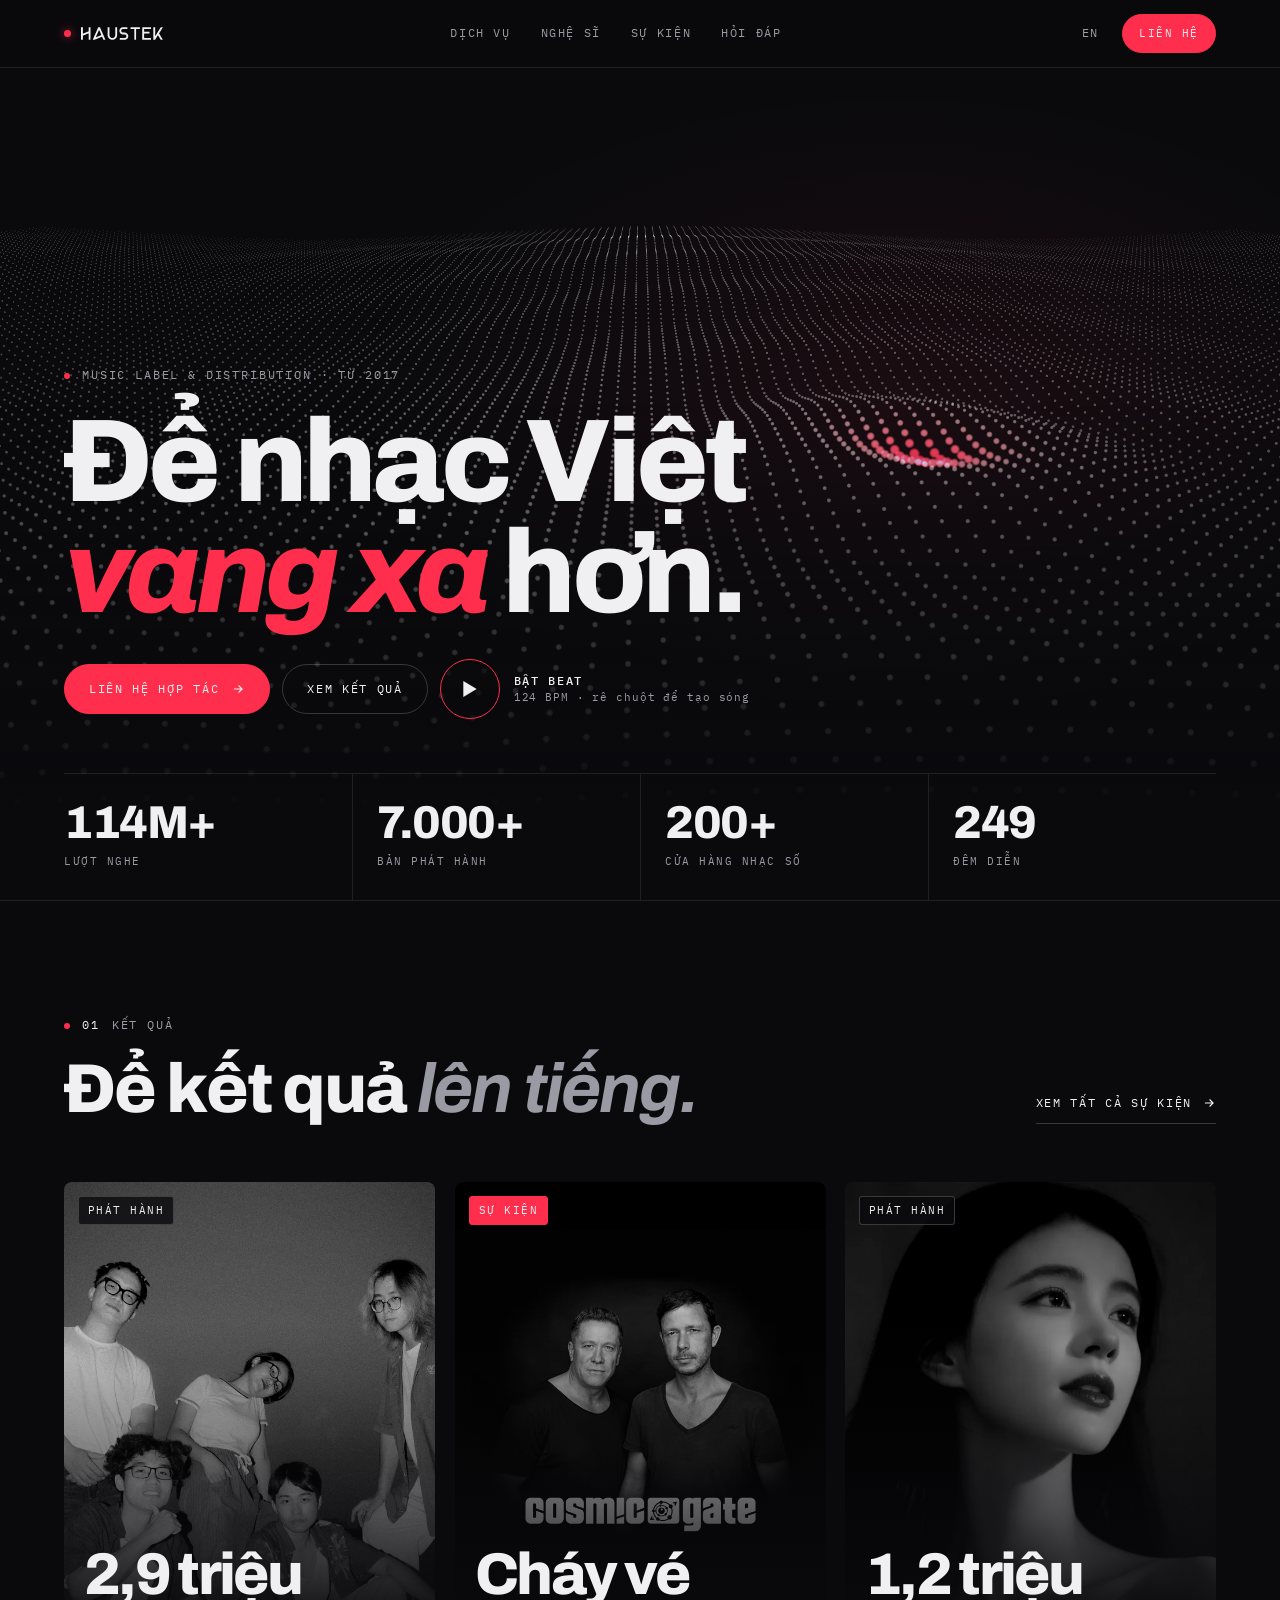
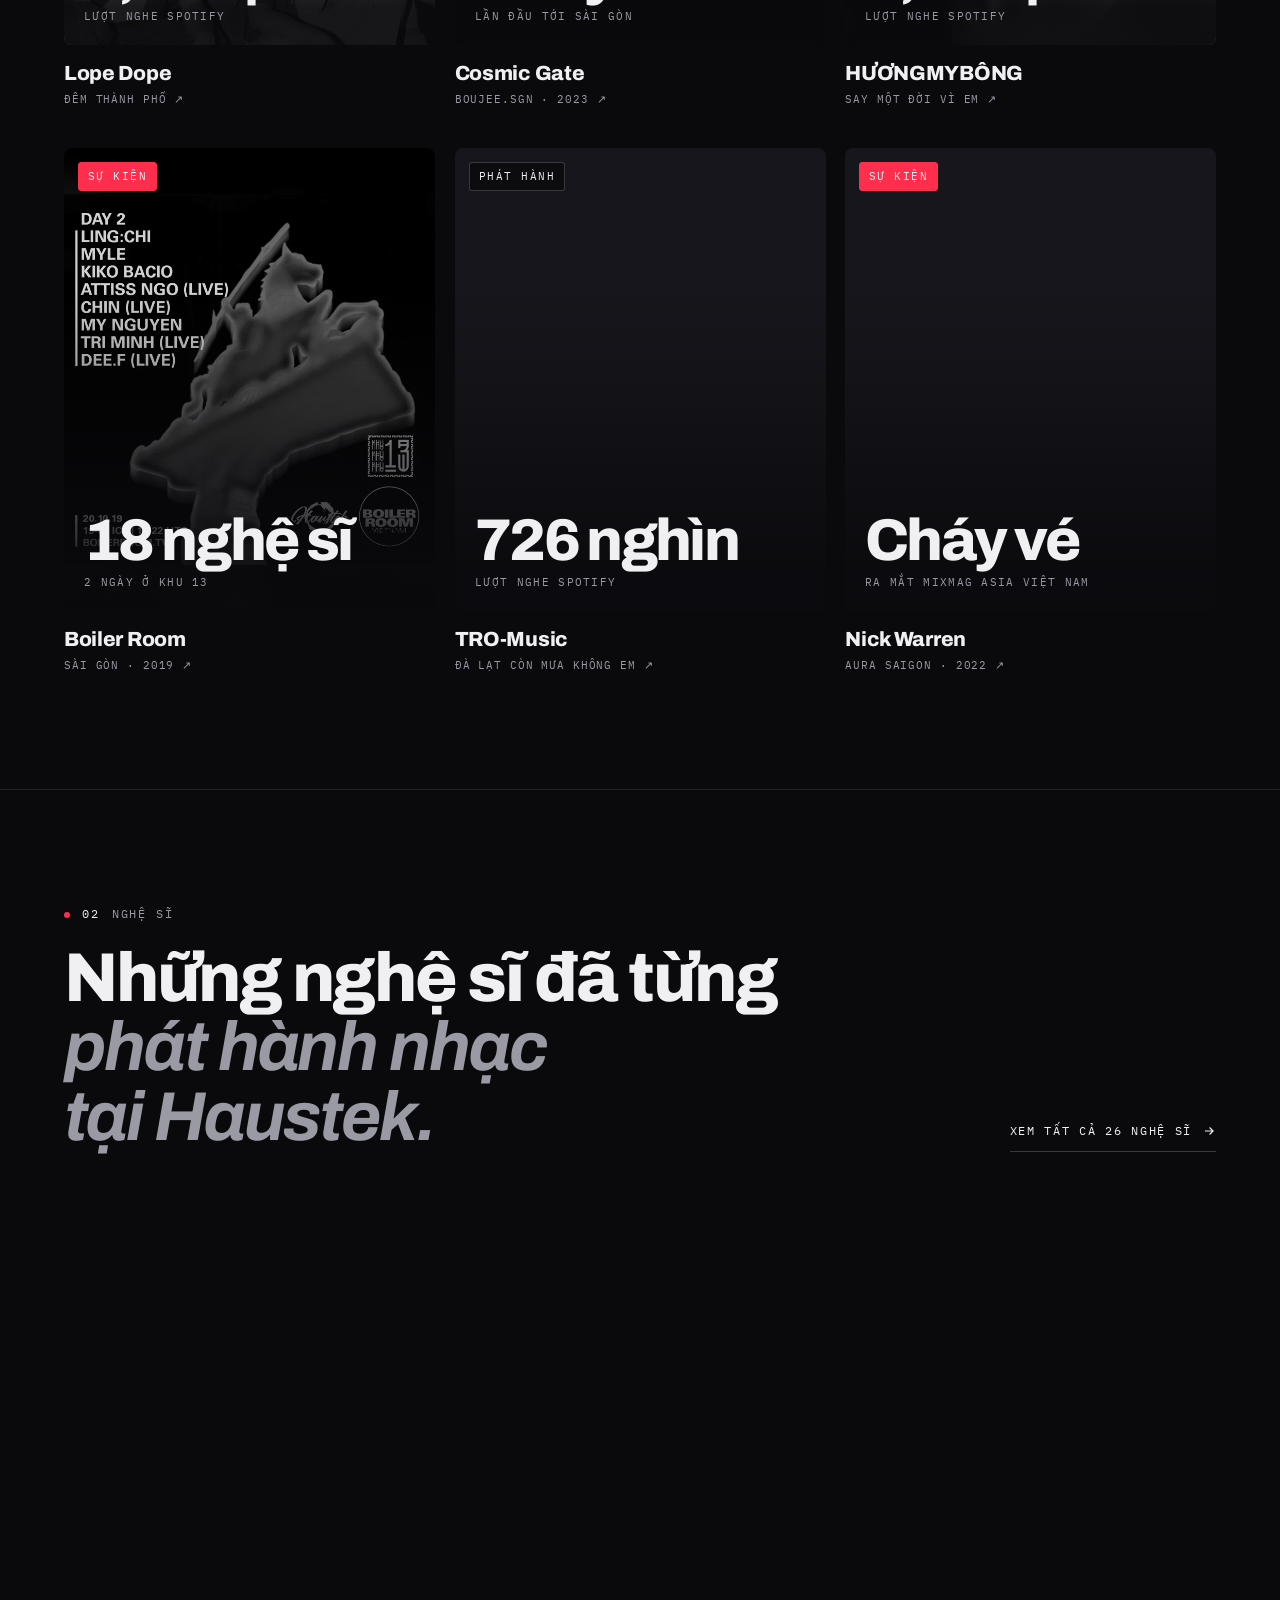
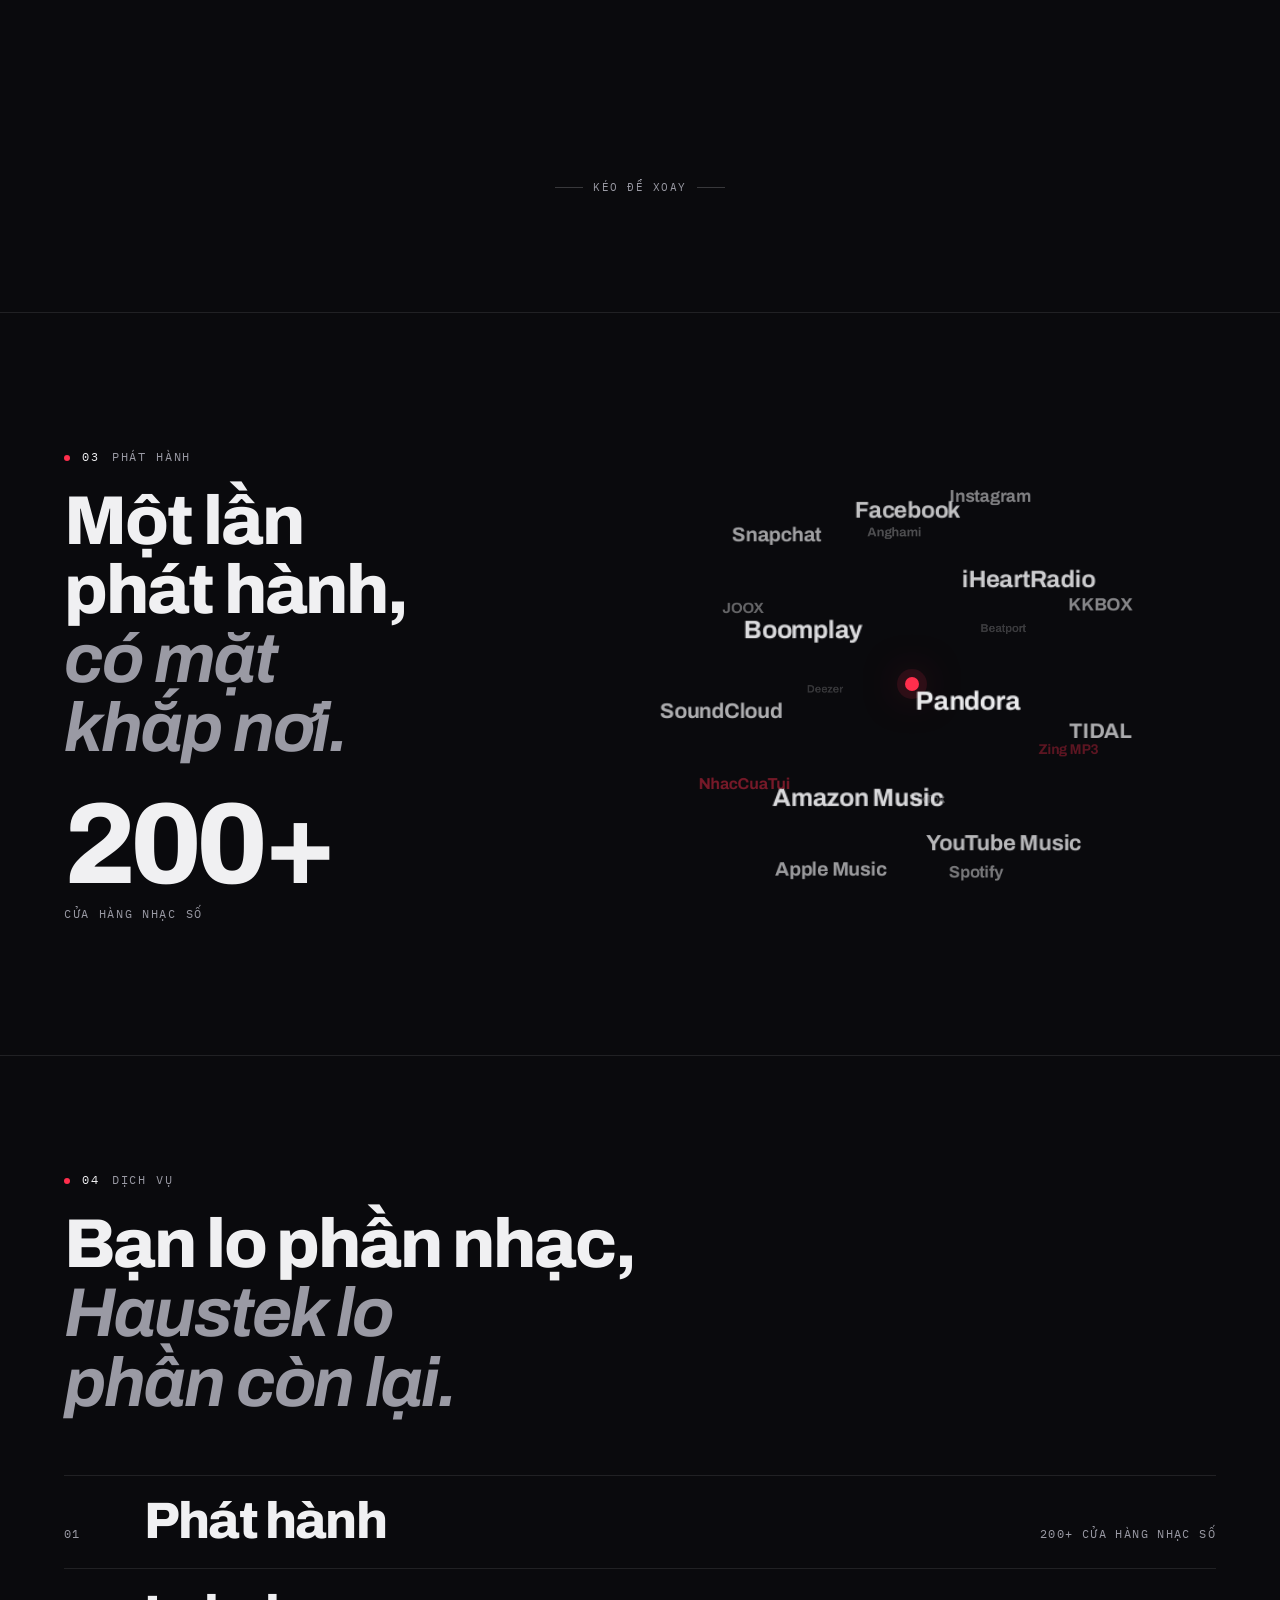
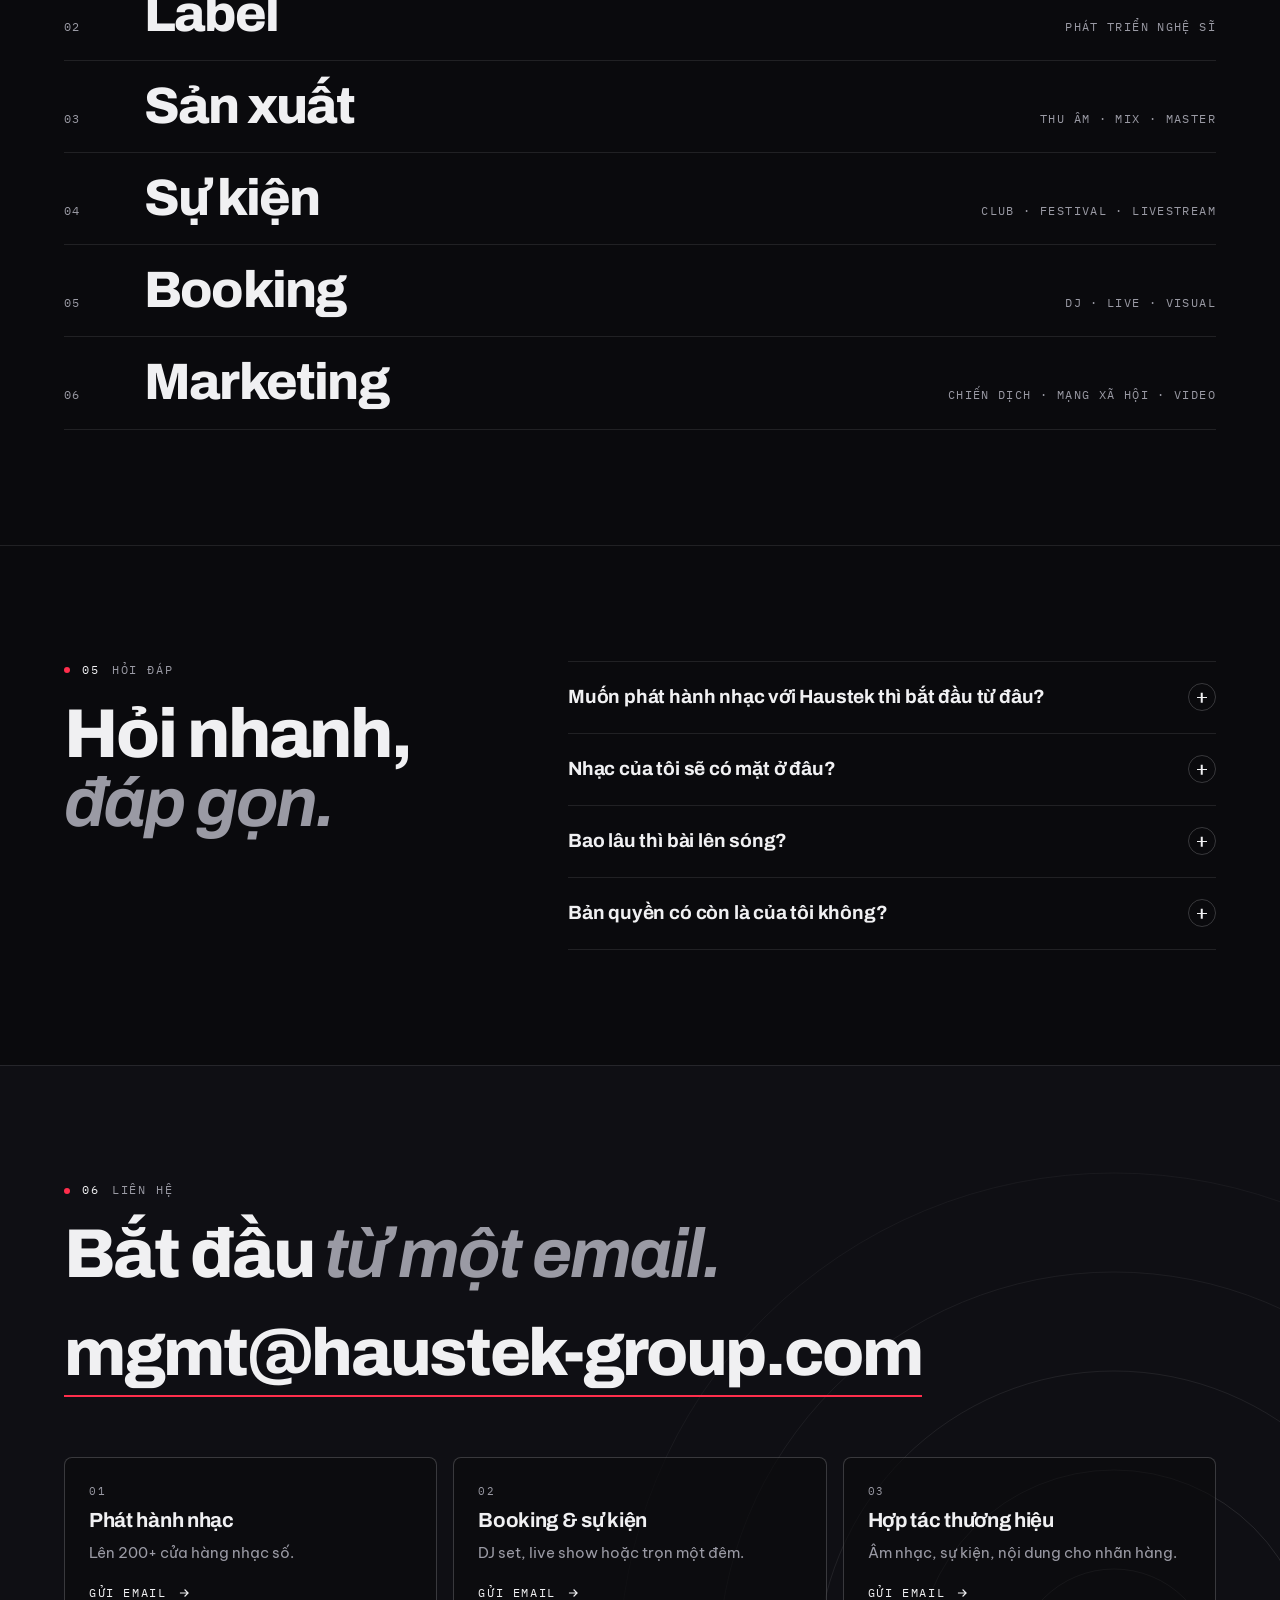
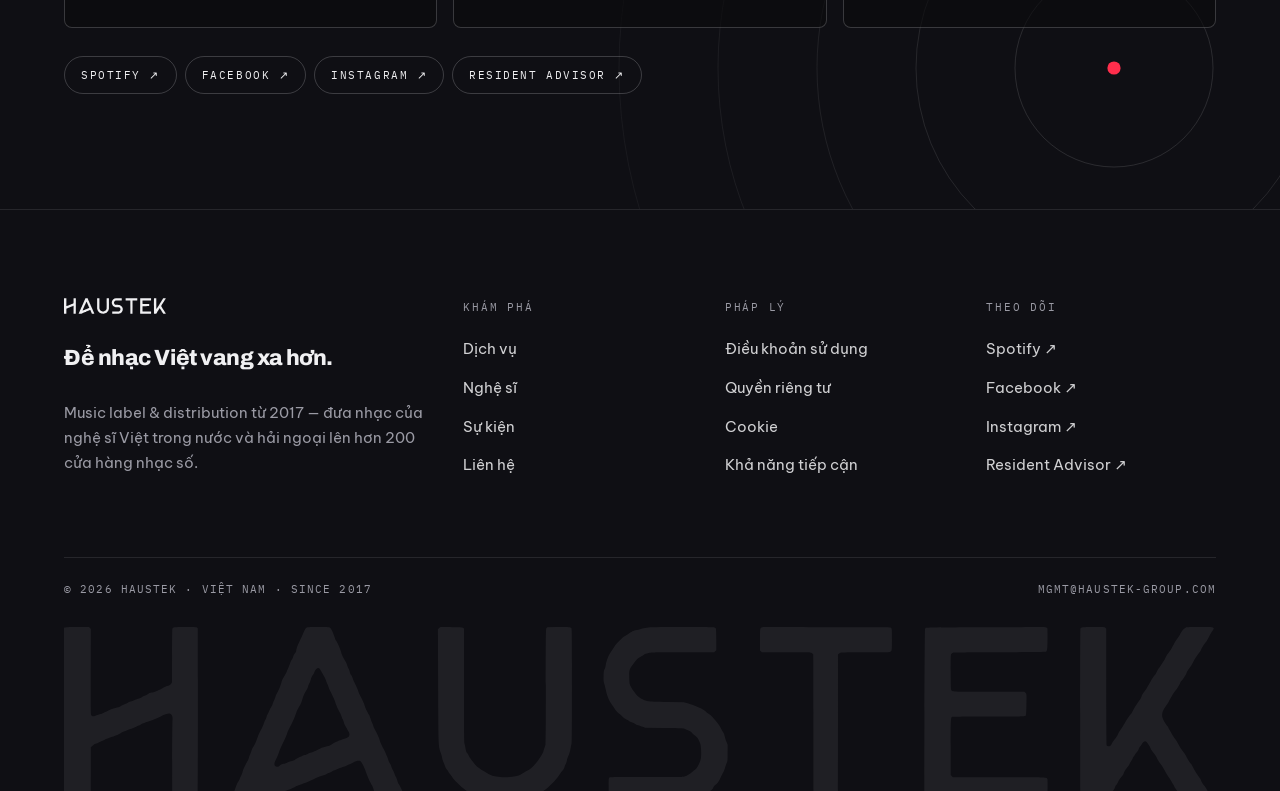
==== commit da83e677: "Tự lưu phông chữ, thêm ảnh 600px cho điện thoại, thêm dữ liệu có cấu trúc Phông chữ: Archivo, Be Vie" ====
--- a/index.html
+++ b/index.html
@@ -37,14 +37,12 @@
   "@context": "https://schema.org",
   "@graph": [
     { "@type": "Organization", "@id": "https://haustek-group.com/#org", "name": "Haustek", "url": "https://haustek-group.com/", "email": "mgmt@haustek-group.com", "foundingDate": "2017", "foundingLocation": {"@type":"Place","name":"Vietnam"}, "description": "Music label & distribution — sự kiện, sản xuất, phát hành, quảng bá và tư vấn chiến lược cho âm nhạc, từ 2017.", "sameAs": ["https://www.facebook.com/haustek.agency","https://www.instagram.com/haustek.agency","https://open.spotify.com/artist/1jiigt5sMZ62es2sH1UwYU","https://ra.co/promoters/73233"] },
+    { "@type": "WebSite", "@id": "https://haustek-group.com/#website", "url": "https://haustek-group.com/", "name": "Haustek", "inLanguage": "vi", "publisher": {"@id":"https://haustek-group.com/#org"} },
     { "@type": "MusicGroup", "name": "Haustek", "url": "https://haustek-group.com/", "genre": ["Electronic","Techno","House","Ambient"], "foundingDate": "2017" }
   ]
 }
 </script>
 
-<link rel="preconnect" href="https://fonts.googleapis.com">
-<link rel="preconnect" href="https://fonts.gstatic.com" crossorigin>
-<link href="https://fonts.googleapis.com/css2?family=Archivo:ital,wght@0,400..800;1,400..800&family=Be+Vietnam+Pro:wght@300;400;500;600&family=IBM+Plex+Mono:wght@400;500&display=swap" rel="stylesheet">
 <link rel="stylesheet" href="/assets/site.css">
 
 <style>
@@ -356,18 +354,18 @@
     </div>
     <div class="ring" id="ring">
       <div class="ring-stage">
-        <a class="ring-item" href="/artists"><span class="ph"><img class="duo" src="/artists/lope-dope.webp" alt="Lope Dope" width="800" height="800" loading="lazy" decoding="async"></span><span class="nm">Lope Dope</span></a>
-        <a class="ring-item" href="/artists"><span class="ph"><img class="duo" src="/artists/huongmybong.webp" alt="HƯƠNGMYBÔNG" width="800" height="800" loading="lazy" decoding="async"></span><span class="nm">HƯƠNGMYBÔNG</span></a>
-        <a class="ring-item" href="/artists"><span class="ph"><img class="duo" src="/artists/tro-music.webp" alt="TRO-Music" width="800" height="800" loading="lazy" decoding="async"></span><span class="nm">TRO-Music</span></a>
-        <a class="ring-item" href="/artists"><span class="ph"><img class="duo" src="/artists/microwave.webp" alt="Microwave" width="800" height="800" loading="lazy" decoding="async"></span><span class="nm">Microwave</span></a>
-        <a class="ring-item" href="/artists"><span class="ph"><img class="duo" src="/artists/thien-hi.webp" alt="Thiện Hí" width="800" height="800" loading="lazy" decoding="async"></span><span class="nm">Thiện Hí</span></a>
-        <a class="ring-item" href="/artists"><span class="ph"><img class="duo" src="/artists/tri-minh.webp" alt="Trí Minh" width="800" height="800" loading="lazy" decoding="async"></span><span class="nm">Trí Minh</span></a>
-        <a class="ring-item" href="/artists"><span class="ph"><img class="duo" src="/artists/nae-delay.webp" alt="nae &amp; de'lay" width="800" height="800" loading="lazy" decoding="async"></span><span class="nm">nae &amp; de'lay</span></a>
-        <a class="ring-item" href="/artists"><span class="ph"><img class="duo" src="/artists/jesilyn.webp" alt="JesiLyn" width="800" height="800" loading="lazy" decoding="async"></span><span class="nm">JesiLyn</span></a>
-        <a class="ring-item" href="/artists"><span class="ph"><img class="duo" src="/artists/beebb.webp" alt="BeeBB" width="800" height="800" loading="lazy" decoding="async"></span><span class="nm">BeeBB</span></a>
-        <a class="ring-item" href="/artists"><span class="ph"><img class="duo" src="/artists/cap-anh-tai.webp" alt="Cáp Anh Tài" width="800" height="800" loading="lazy" decoding="async"></span><span class="nm">Cáp Anh Tài</span></a>
-        <a class="ring-item" href="/artists"><span class="ph"><img class="duo" src="/artists/ha-quynh-nhu.webp" alt="Hà Quỳnh Như" width="800" height="800" loading="lazy" decoding="async"></span><span class="nm">Hà Quỳnh Như</span></a>
-        <a class="ring-item" href="/artists"><span class="ph"><img class="duo" src="/artists/resq.webp" alt="ResQ" width="800" height="800" loading="lazy" decoding="async"></span><span class="nm">ResQ</span></a>
+        <a class="ring-item" href="/artists"><span class="ph"><img class="duo" src="/artists/lope-dope.webp" srcset="/artists/600/lope-dope.webp 600w, /artists/lope-dope.webp 800w" sizes="(min-width:740px) 27vw, 150px" alt="Lope Dope" width="800" height="800" loading="lazy" decoding="async"></span><span class="nm">Lope Dope</span></a>
+        <a class="ring-item" href="/artists"><span class="ph"><img class="duo" src="/artists/huongmybong.webp" srcset="/artists/600/huongmybong.webp 600w, /artists/huongmybong.webp 800w" sizes="(min-width:740px) 27vw, 150px" alt="HƯƠNGMYBÔNG" width="800" height="800" loading="lazy" decoding="async"></span><span class="nm">HƯƠNGMYBÔNG</span></a>
+        <a class="ring-item" href="/artists"><span class="ph"><img class="duo" src="/artists/tro-music.webp" srcset="/artists/600/tro-music.webp 600w, /artists/tro-music.webp 800w" sizes="(min-width:740px) 27vw, 150px" alt="TRO-Music" width="800" height="800" loading="lazy" decoding="async"></span><span class="nm">TRO-Music</span></a>
+        <a class="ring-item" href="/artists"><span class="ph"><img class="duo" src="/artists/microwave.webp" srcset="/artists/600/microwave.webp 600w, /artists/microwave.webp 800w" sizes="(min-width:740px) 27vw, 150px" alt="Microwave" width="800" height="800" loading="lazy" decoding="async"></span><span class="nm">Microwave</span></a>
+        <a class="ring-item" href="/artists"><span class="ph"><img class="duo" src="/artists/thien-hi.webp" srcset="/artists/600/thien-hi.webp 600w, /artists/thien-hi.webp 800w" sizes="(min-width:740px) 27vw, 150px" alt="Thiện Hí" width="800" height="800" loading="lazy" decoding="async"></span><span class="nm">Thiện Hí</span></a>
+        <a class="ring-item" href="/artists"><span class="ph"><img class="duo" src="/artists/tri-minh.webp" srcset="/artists/600/tri-minh.webp 600w, /artists/tri-minh.webp 800w" sizes="(min-width:740px) 27vw, 150px" alt="Trí Minh" width="800" height="800" loading="lazy" decoding="async"></span><span class="nm">Trí Minh</span></a>
+        <a class="ring-item" href="/artists"><span class="ph"><img class="duo" src="/artists/nae-delay.webp" srcset="/artists/600/nae-delay.webp 600w, /artists/nae-delay.webp 800w" sizes="(min-width:740px) 27vw, 150px" alt="nae &amp; de'lay" width="800" height="800" loading="lazy" decoding="async"></span><span class="nm">nae &amp; de'lay</span></a>
+        <a class="ring-item" href="/artists"><span class="ph"><img class="duo" src="/artists/jesilyn.webp" srcset="/artists/600/jesilyn.webp 600w, /artists/jesilyn.webp 800w" sizes="(min-width:740px) 27vw, 150px" alt="JesiLyn" width="800" height="800" loading="lazy" decoding="async"></span><span class="nm">JesiLyn</span></a>
+        <a class="ring-item" href="/artists"><span class="ph"><img class="duo" src="/artists/beebb.webp" srcset="/artists/600/beebb.webp 600w, /artists/beebb.webp 800w" sizes="(min-width:740px) 27vw, 150px" alt="BeeBB" width="800" height="800" loading="lazy" decoding="async"></span><span class="nm">BeeBB</span></a>
+        <a class="ring-item" href="/artists"><span class="ph"><img class="duo" src="/artists/cap-anh-tai.webp" srcset="/artists/600/cap-anh-tai.webp 600w, /artists/cap-anh-tai.webp 800w" sizes="(min-width:740px) 27vw, 150px" alt="Cáp Anh Tài" width="800" height="800" loading="lazy" decoding="async"></span><span class="nm">Cáp Anh Tài</span></a>
+        <a class="ring-item" href="/artists"><span class="ph"><img class="duo" src="/artists/ha-quynh-nhu.webp" srcset="/artists/600/ha-quynh-nhu.webp 600w, /artists/ha-quynh-nhu.webp 800w" sizes="(min-width:740px) 27vw, 150px" alt="Hà Quỳnh Như" width="800" height="800" loading="lazy" decoding="async"></span><span class="nm">Hà Quỳnh Như</span></a>
+        <a class="ring-item" href="/artists"><span class="ph"><img class="duo" src="/artists/resq.webp" srcset="/artists/600/resq.webp 600w, /artists/resq.webp 800w" sizes="(min-width:740px) 27vw, 150px" alt="ResQ" width="800" height="800" loading="lazy" decoding="async"></span><span class="nm">ResQ</span></a>
       </div>
     </div>
     <p class="ring-hint" aria-hidden="true" data-i18n="drag">Kéo để xoay</p>
@@ -729,11 +727,14 @@
     if(a.id)c.href=`https://open.spotify.com/${a.kind||'track'}/${a.id}`;
   });
 }
+/* thẻ đứng trước của vòng xoay: khoảng 150px trên điện thoại, ~27% bề ngang
+   trên màn lớn (xem layout() trong ring() bên dưới, cộng phần phóng to do phối cảnh) */
+const RING_SIZES="(min-width:740px) 27vw, 150px";
 (function ringFromData(){
   const st=document.querySelector('#ring .ring-stage');
   const top=DATA.filter(a=>a.photo&&a.streams).sort((a,b)=>b.streams-a.streams).slice(0,12);
   if(!st||top.length<6)return;   /* thiếu dữ liệu thì giữ nguyên bản HTML */
-  st.innerHTML=top.map(a=>`<a class="ring-item" href="/artists"><span class="ph"><img class="duo" src="${esc(a.photo)}" alt="${esc(a.name)}" width="800" height="800" loading="lazy" decoding="async"></span><span class="nm">${esc(a.name)}</span></a>`).join('');
+  st.innerHTML=top.map(a=>`<a class="ring-item" href="/artists"><span class="ph"><img class="duo" ${HK.photo(esc(a.photo),RING_SIZES)} alt="${esc(a.name)}" width="800" height="800" loading="lazy" decoding="async"></span><span class="nm">${esc(a.name)}</span></a>`).join('');
 })();
 
 /* đổi ngôn ngữ — đặt sau phần beat vì nhãn nút beat cũng phải dịch */
--- a/assets/site.css
+++ b/assets/site.css
@@ -10,6 +10,37 @@
    một màu tím, vàng, xanh không có trong bảng màu). File này gom về một
    chỗ. CSS riêng của từng trang vẫn nằm trong <style> của trang đó.
    ===================================================================== */
+/* ---------- phông chữ ----------
+   Lưu ngay trên website (assets/fonts/) thay vì gọi Google Fonts: bớt hai
+   kết nối tới máy chủ khác trước khi chữ hiện, và trình duyệt của khách
+   không phải gửi địa chỉ IP cho Google (trang Pháp lý đã ghi theo). Mỗi
+   phông chia ba bộ ký tự vietnamese · latin-ext · latin; trình duyệt chỉ
+   tải bộ nào trang thực sự dùng. Giấy phép: assets/fonts/OFL.txt. */
+@font-face{font-family:'Archivo';font-style:italic;font-weight:400 800;font-display:swap;src:url(fonts/archivo-var-italic-vietnamese.woff2) format('woff2');unicode-range:U+0102-0103, U+0110-0111, U+0128-0129, U+0168-0169, U+01A0-01A1, U+01AF-01B0, U+0300-0301, U+0303-0304, U+0308-0309, U+0323, U+0329, U+1EA0-1EF9, U+20AB}
+@font-face{font-family:'Archivo';font-style:italic;font-weight:400 800;font-display:swap;src:url(fonts/archivo-var-italic-latin-ext.woff2) format('woff2');unicode-range:U+0100-02BA, U+02BD-02C5, U+02C7-02CC, U+02CE-02D7, U+02DD-02FF, U+0304, U+0308, U+0329, U+1D00-1DBF, U+1E00-1E9F, U+1EF2-1EFF, U+2020, U+20A0-20AB, U+20AD-20C4, U+2113, U+2C60-2C7F, U+A720-A7FF}
+@font-face{font-family:'Archivo';font-style:italic;font-weight:400 800;font-display:swap;src:url(fonts/archivo-var-italic-latin.woff2) format('woff2');unicode-range:U+0000-00FF, U+0131, U+0152-0153, U+02BB-02BC, U+02C6, U+02DA, U+02DC, U+0304, U+0308, U+0329, U+2000-206F, U+20AC, U+2122, U+2191, U+2193, U+2212, U+2215, U+FEFF, U+FFFD}
+@font-face{font-family:'Archivo';font-style:normal;font-weight:400 800;font-display:swap;src:url(fonts/archivo-var-vietnamese.woff2) format('woff2');unicode-range:U+0102-0103, U+0110-0111, U+0128-0129, U+0168-0169, U+01A0-01A1, U+01AF-01B0, U+0300-0301, U+0303-0304, U+0308-0309, U+0323, U+0329, U+1EA0-1EF9, U+20AB}
+@font-face{font-family:'Archivo';font-style:normal;font-weight:400 800;font-display:swap;src:url(fonts/archivo-var-latin-ext.woff2) format('woff2');unicode-range:U+0100-02BA, U+02BD-02C5, U+02C7-02CC, U+02CE-02D7, U+02DD-02FF, U+0304, U+0308, U+0329, U+1D00-1DBF, U+1E00-1E9F, U+1EF2-1EFF, U+2020, U+20A0-20AB, U+20AD-20C4, U+2113, U+2C60-2C7F, U+A720-A7FF}
+@font-face{font-family:'Archivo';font-style:normal;font-weight:400 800;font-display:swap;src:url(fonts/archivo-var-latin.woff2) format('woff2');unicode-range:U+0000-00FF, U+0131, U+0152-0153, U+02BB-02BC, U+02C6, U+02DA, U+02DC, U+0304, U+0308, U+0329, U+2000-206F, U+20AC, U+2122, U+2191, U+2193, U+2212, U+2215, U+FEFF, U+FFFD}
+@font-face{font-family:'Be Vietnam Pro';font-style:normal;font-weight:300;font-display:swap;src:url(fonts/be-vietnam-pro-300-vietnamese.woff2) format('woff2');unicode-range:U+0102-0103, U+0110-0111, U+0128-0129, U+0168-0169, U+01A0-01A1, U+01AF-01B0, U+0300-0301, U+0303-0304, U+0308-0309, U+0323, U+0329, U+1EA0-1EF9, U+20AB}
+@font-face{font-family:'Be Vietnam Pro';font-style:normal;font-weight:300;font-display:swap;src:url(fonts/be-vietnam-pro-300-latin-ext.woff2) format('woff2');unicode-range:U+0100-02BA, U+02BD-02C5, U+02C7-02CC, U+02CE-02D7, U+02DD-02FF, U+0304, U+0308, U+0329, U+1D00-1DBF, U+1E00-1E9F, U+1EF2-1EFF, U+2020, U+20A0-20AB, U+20AD-20C4, U+2113, U+2C60-2C7F, U+A720-A7FF}
+@font-face{font-family:'Be Vietnam Pro';font-style:normal;font-weight:300;font-display:swap;src:url(fonts/be-vietnam-pro-300-latin.woff2) format('woff2');unicode-range:U+0000-00FF, U+0131, U+0152-0153, U+02BB-02BC, U+02C6, U+02DA, U+02DC, U+0304, U+0308, U+0329, U+2000-206F, U+20AC, U+2122, U+2191, U+2193, U+2212, U+2215, U+FEFF, U+FFFD}
+@font-face{font-family:'Be Vietnam Pro';font-style:normal;font-weight:400;font-display:swap;src:url(fonts/be-vietnam-pro-400-vietnamese.woff2) format('woff2');unicode-range:U+0102-0103, U+0110-0111, U+0128-0129, U+0168-0169, U+01A0-01A1, U+01AF-01B0, U+0300-0301, U+0303-0304, U+0308-0309, U+0323, U+0329, U+1EA0-1EF9, U+20AB}
+@font-face{font-family:'Be Vietnam Pro';font-style:normal;font-weight:400;font-display:swap;src:url(fonts/be-vietnam-pro-400-latin-ext.woff2) format('woff2');unicode-range:U+0100-02BA, U+02BD-02C5, U+02C7-02CC, U+02CE-02D7, U+02DD-02FF, U+0304, U+0308, U+0329, U+1D00-1DBF, U+1E00-1E9F, U+1EF2-1EFF, U+2020, U+20A0-20AB, U+20AD-20C4, U+2113, U+2C60-2C7F, U+A720-A7FF}
+@font-face{font-family:'Be Vietnam Pro';font-style:normal;font-weight:400;font-display:swap;src:url(fonts/be-vietnam-pro-400-latin.woff2) format('woff2');unicode-range:U+0000-00FF, U+0131, U+0152-0153, U+02BB-02BC, U+02C6, U+02DA, U+02DC, U+0304, U+0308, U+0329, U+2000-206F, U+20AC, U+2122, U+2191, U+2193, U+2212, U+2215, U+FEFF, U+FFFD}
+@font-face{font-family:'Be Vietnam Pro';font-style:normal;font-weight:500;font-display:swap;src:url(fonts/be-vietnam-pro-500-vietnamese.woff2) format('woff2');unicode-range:U+0102-0103, U+0110-0111, U+0128-0129, U+0168-0169, U+01A0-01A1, U+01AF-01B0, U+0300-0301, U+0303-0304, U+0308-0309, U+0323, U+0329, U+1EA0-1EF9, U+20AB}
+@font-face{font-family:'Be Vietnam Pro';font-style:normal;font-weight:500;font-display:swap;src:url(fonts/be-vietnam-pro-500-latin-ext.woff2) format('woff2');unicode-range:U+0100-02BA, U+02BD-02C5, U+02C7-02CC, U+02CE-02D7, U+02DD-02FF, U+0304, U+0308, U+0329, U+1D00-1DBF, U+1E00-1E9F, U+1EF2-1EFF, U+2020, U+20A0-20AB, U+20AD-20C4, U+2113, U+2C60-2C7F, U+A720-A7FF}
+@font-face{font-family:'Be Vietnam Pro';font-style:normal;font-weight:500;font-display:swap;src:url(fonts/be-vietnam-pro-500-latin.woff2) format('woff2');unicode-range:U+0000-00FF, U+0131, U+0152-0153, U+02BB-02BC, U+02C6, U+02DA, U+02DC, U+0304, U+0308, U+0329, U+2000-206F, U+20AC, U+2122, U+2191, U+2193, U+2212, U+2215, U+FEFF, U+FFFD}
+@font-face{font-family:'Be Vietnam Pro';font-style:normal;font-weight:600;font-display:swap;src:url(fonts/be-vietnam-pro-600-vietnamese.woff2) format('woff2');unicode-range:U+0102-0103, U+0110-0111, U+0128-0129, U+0168-0169, U+01A0-01A1, U+01AF-01B0, U+0300-0301, U+0303-0304, U+0308-0309, U+0323, U+0329, U+1EA0-1EF9, U+20AB}
+@font-face{font-family:'Be Vietnam Pro';font-style:normal;font-weight:600;font-display:swap;src:url(fonts/be-vietnam-pro-600-latin-ext.woff2) format('woff2');unicode-range:U+0100-02BA, U+02BD-02C5, U+02C7-02CC, U+02CE-02D7, U+02DD-02FF, U+0304, U+0308, U+0329, U+1D00-1DBF, U+1E00-1E9F, U+1EF2-1EFF, U+2020, U+20A0-20AB, U+20AD-20C4, U+2113, U+2C60-2C7F, U+A720-A7FF}
+@font-face{font-family:'Be Vietnam Pro';font-style:normal;font-weight:600;font-display:swap;src:url(fonts/be-vietnam-pro-600-latin.woff2) format('woff2');unicode-range:U+0000-00FF, U+0131, U+0152-0153, U+02BB-02BC, U+02C6, U+02DA, U+02DC, U+0304, U+0308, U+0329, U+2000-206F, U+20AC, U+2122, U+2191, U+2193, U+2212, U+2215, U+FEFF, U+FFFD}
+@font-face{font-family:'IBM Plex Mono';font-style:normal;font-weight:400;font-display:swap;src:url(fonts/ibm-plex-mono-400-vietnamese.woff2) format('woff2');unicode-range:U+0102-0103, U+0110-0111, U+0128-0129, U+0168-0169, U+01A0-01A1, U+01AF-01B0, U+0300-0301, U+0303-0304, U+0308-0309, U+0323, U+0329, U+1EA0-1EF9, U+20AB}
+@font-face{font-family:'IBM Plex Mono';font-style:normal;font-weight:400;font-display:swap;src:url(fonts/ibm-plex-mono-400-latin-ext.woff2) format('woff2');unicode-range:U+0100-02BA, U+02BD-02C5, U+02C7-02CC, U+02CE-02D7, U+02DD-02FF, U+0304, U+0308, U+0329, U+1D00-1DBF, U+1E00-1E9F, U+1EF2-1EFF, U+2020, U+20A0-20AB, U+20AD-20C4, U+2113, U+2C60-2C7F, U+A720-A7FF}
+@font-face{font-family:'IBM Plex Mono';font-style:normal;font-weight:400;font-display:swap;src:url(fonts/ibm-plex-mono-400-latin.woff2) format('woff2');unicode-range:U+0000-00FF, U+0131, U+0152-0153, U+02BB-02BC, U+02C6, U+02DA, U+02DC, U+0304, U+0308, U+0329, U+2000-206F, U+20AC, U+2122, U+2191, U+2193, U+2212, U+2215, U+FEFF, U+FFFD}
+@font-face{font-family:'IBM Plex Mono';font-style:normal;font-weight:500;font-display:swap;src:url(fonts/ibm-plex-mono-500-vietnamese.woff2) format('woff2');unicode-range:U+0102-0103, U+0110-0111, U+0128-0129, U+0168-0169, U+01A0-01A1, U+01AF-01B0, U+0300-0301, U+0303-0304, U+0308-0309, U+0323, U+0329, U+1EA0-1EF9, U+20AB}
+@font-face{font-family:'IBM Plex Mono';font-style:normal;font-weight:500;font-display:swap;src:url(fonts/ibm-plex-mono-500-latin-ext.woff2) format('woff2');unicode-range:U+0100-02BA, U+02BD-02C5, U+02C7-02CC, U+02CE-02D7, U+02DD-02FF, U+0304, U+0308, U+0329, U+1D00-1DBF, U+1E00-1E9F, U+1EF2-1EFF, U+2020, U+20A0-20AB, U+20AD-20C4, U+2113, U+2C60-2C7F, U+A720-A7FF}
+@font-face{font-family:'IBM Plex Mono';font-style:normal;font-weight:500;font-display:swap;src:url(fonts/ibm-plex-mono-500-latin.woff2) format('woff2');unicode-range:U+0000-00FF, U+0131, U+0152-0153, U+02BB-02BC, U+02C6, U+02DA, U+02DC, U+0304, U+0308, U+0329, U+2000-206F, U+20AC, U+2122, U+2191, U+2193, U+2212, U+2215, U+FEFF, U+FFFD}
+
 :root{
   --ink:#0A0A0D;            /* nền chính */
   --ink-2:#0F0F14;          /* nền xen kẽ */
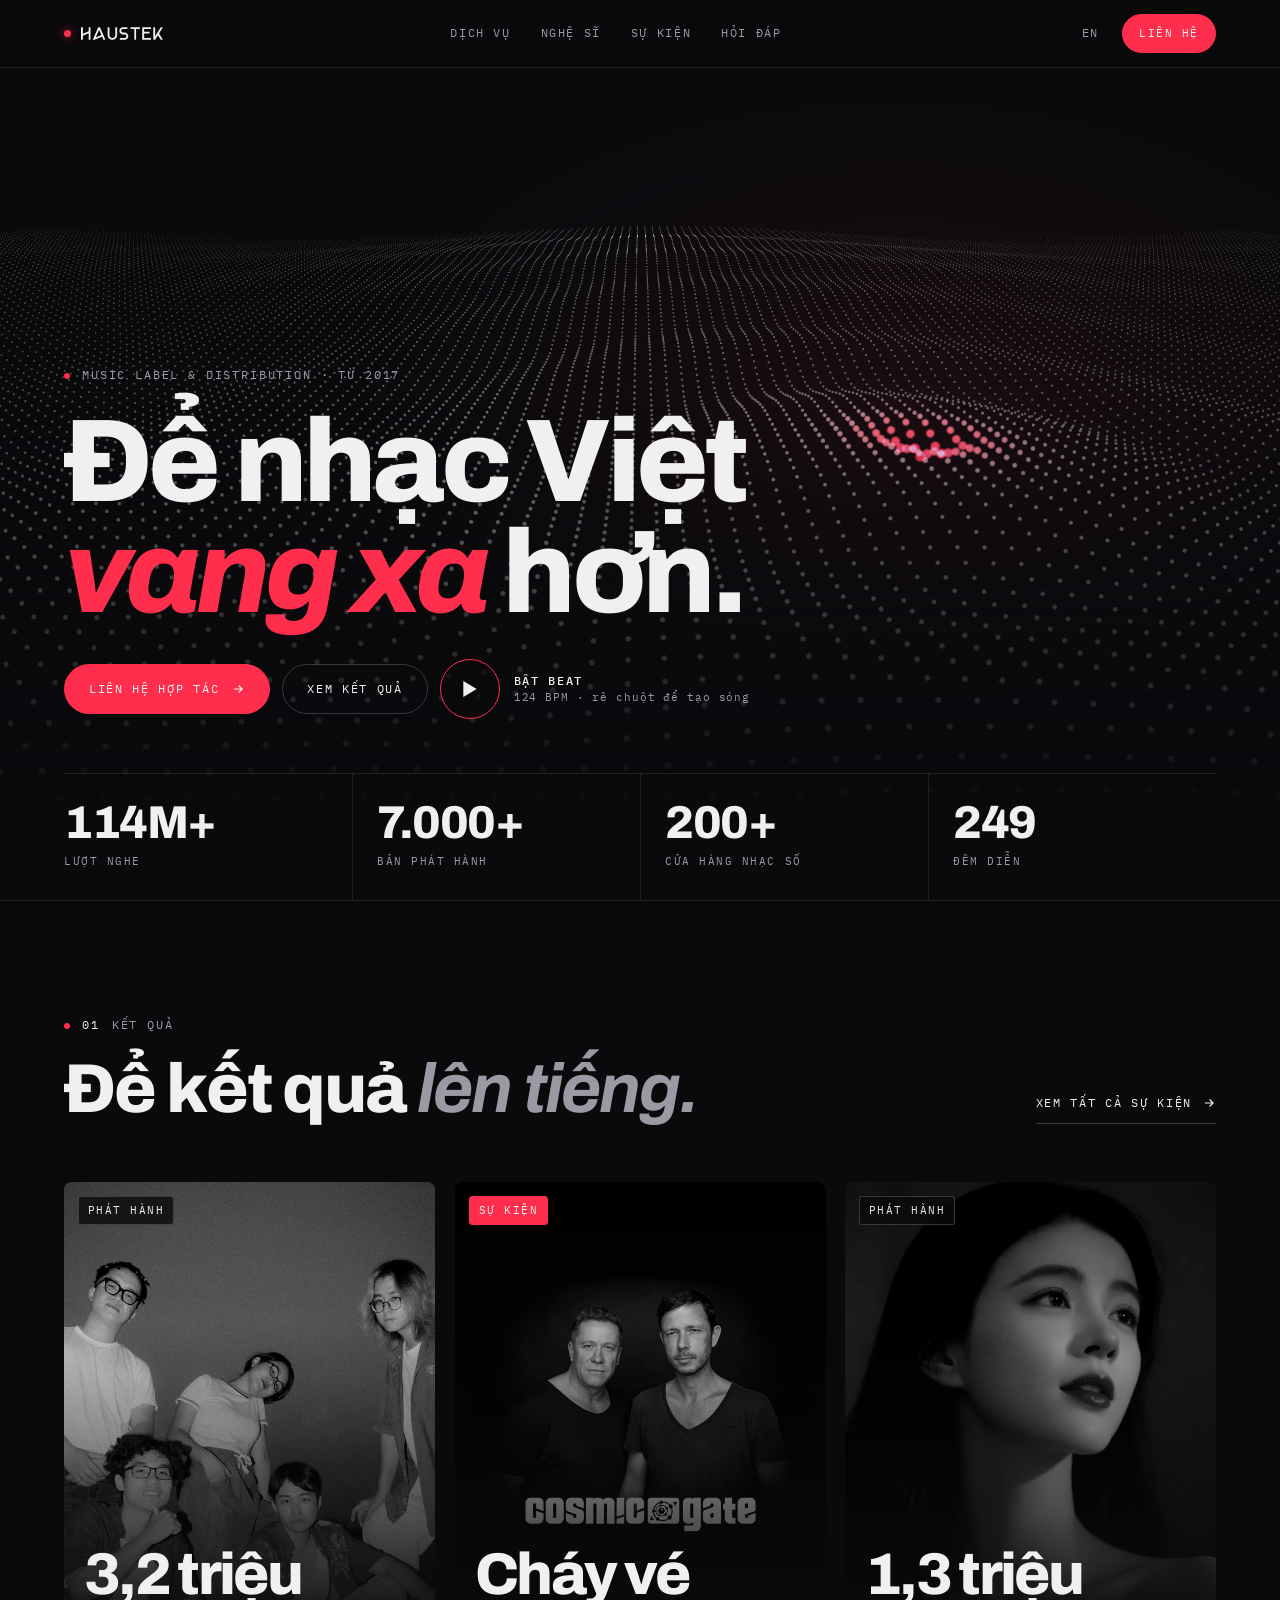
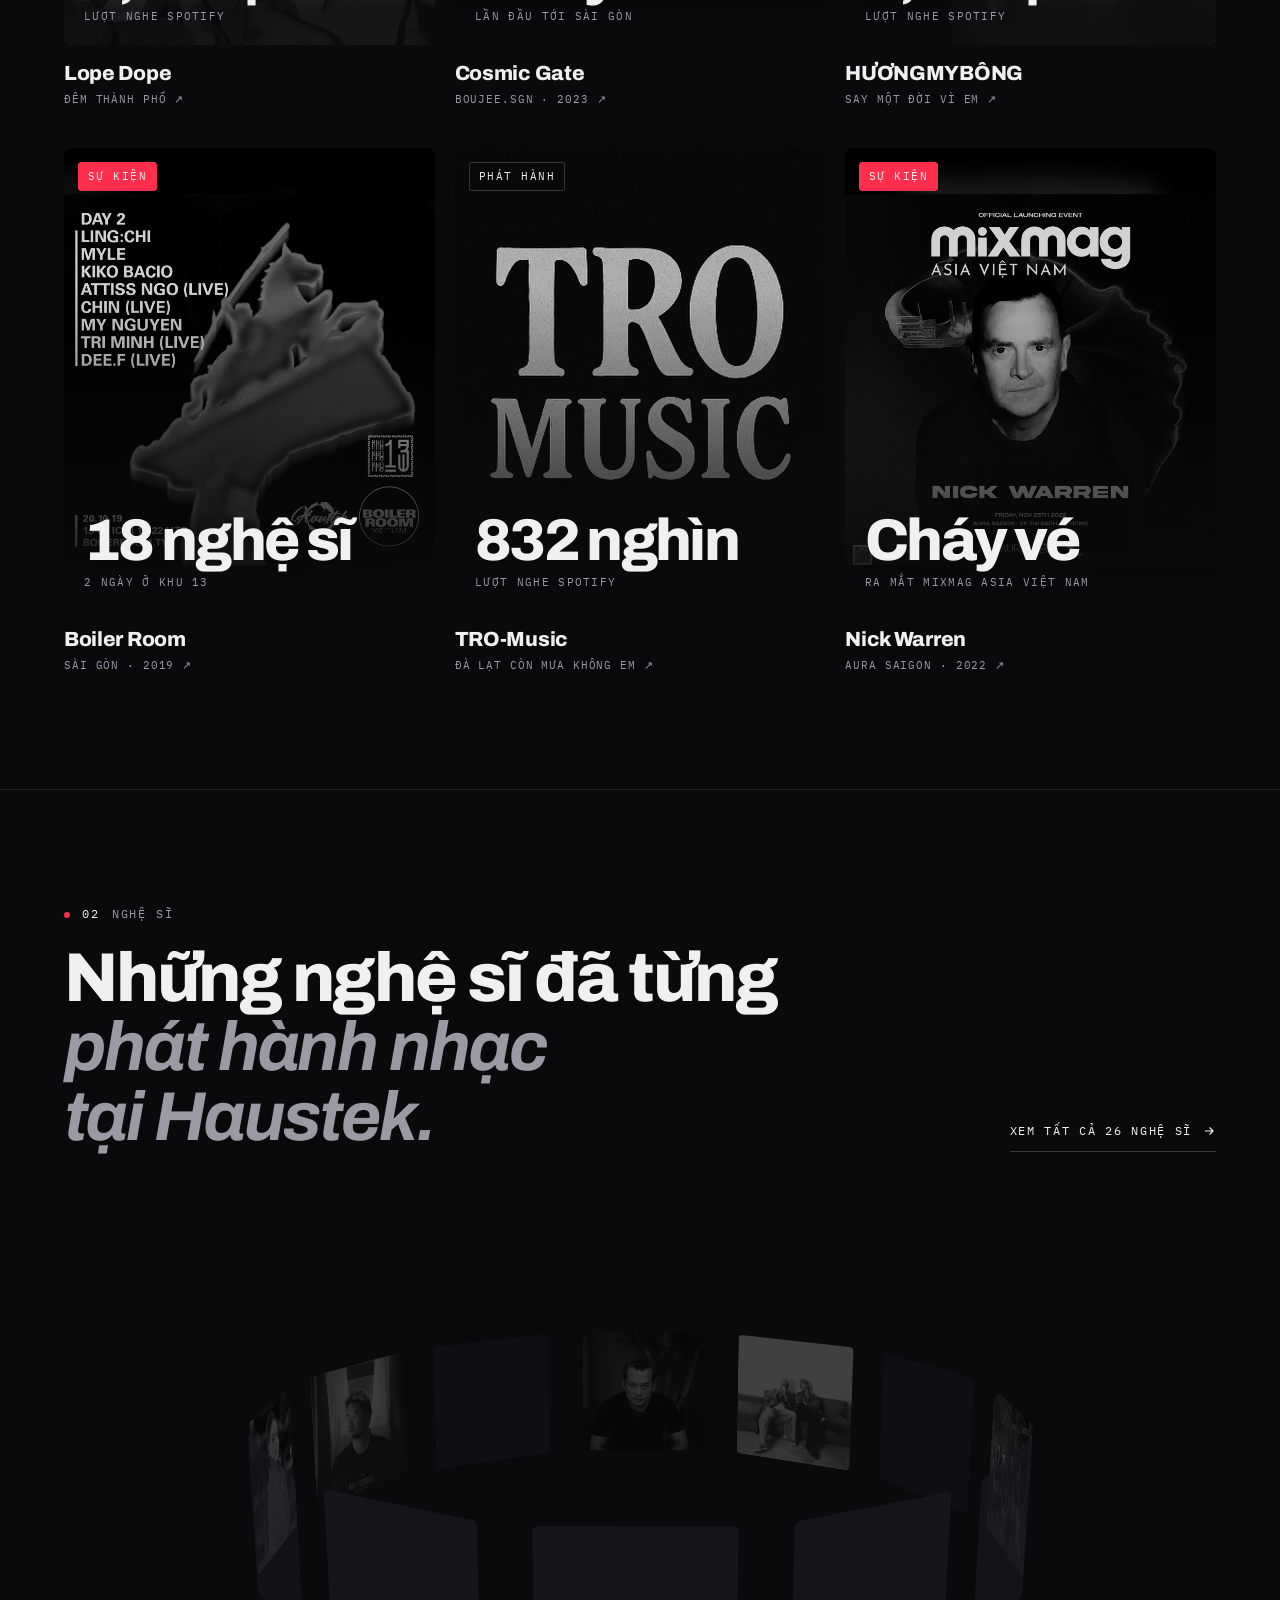
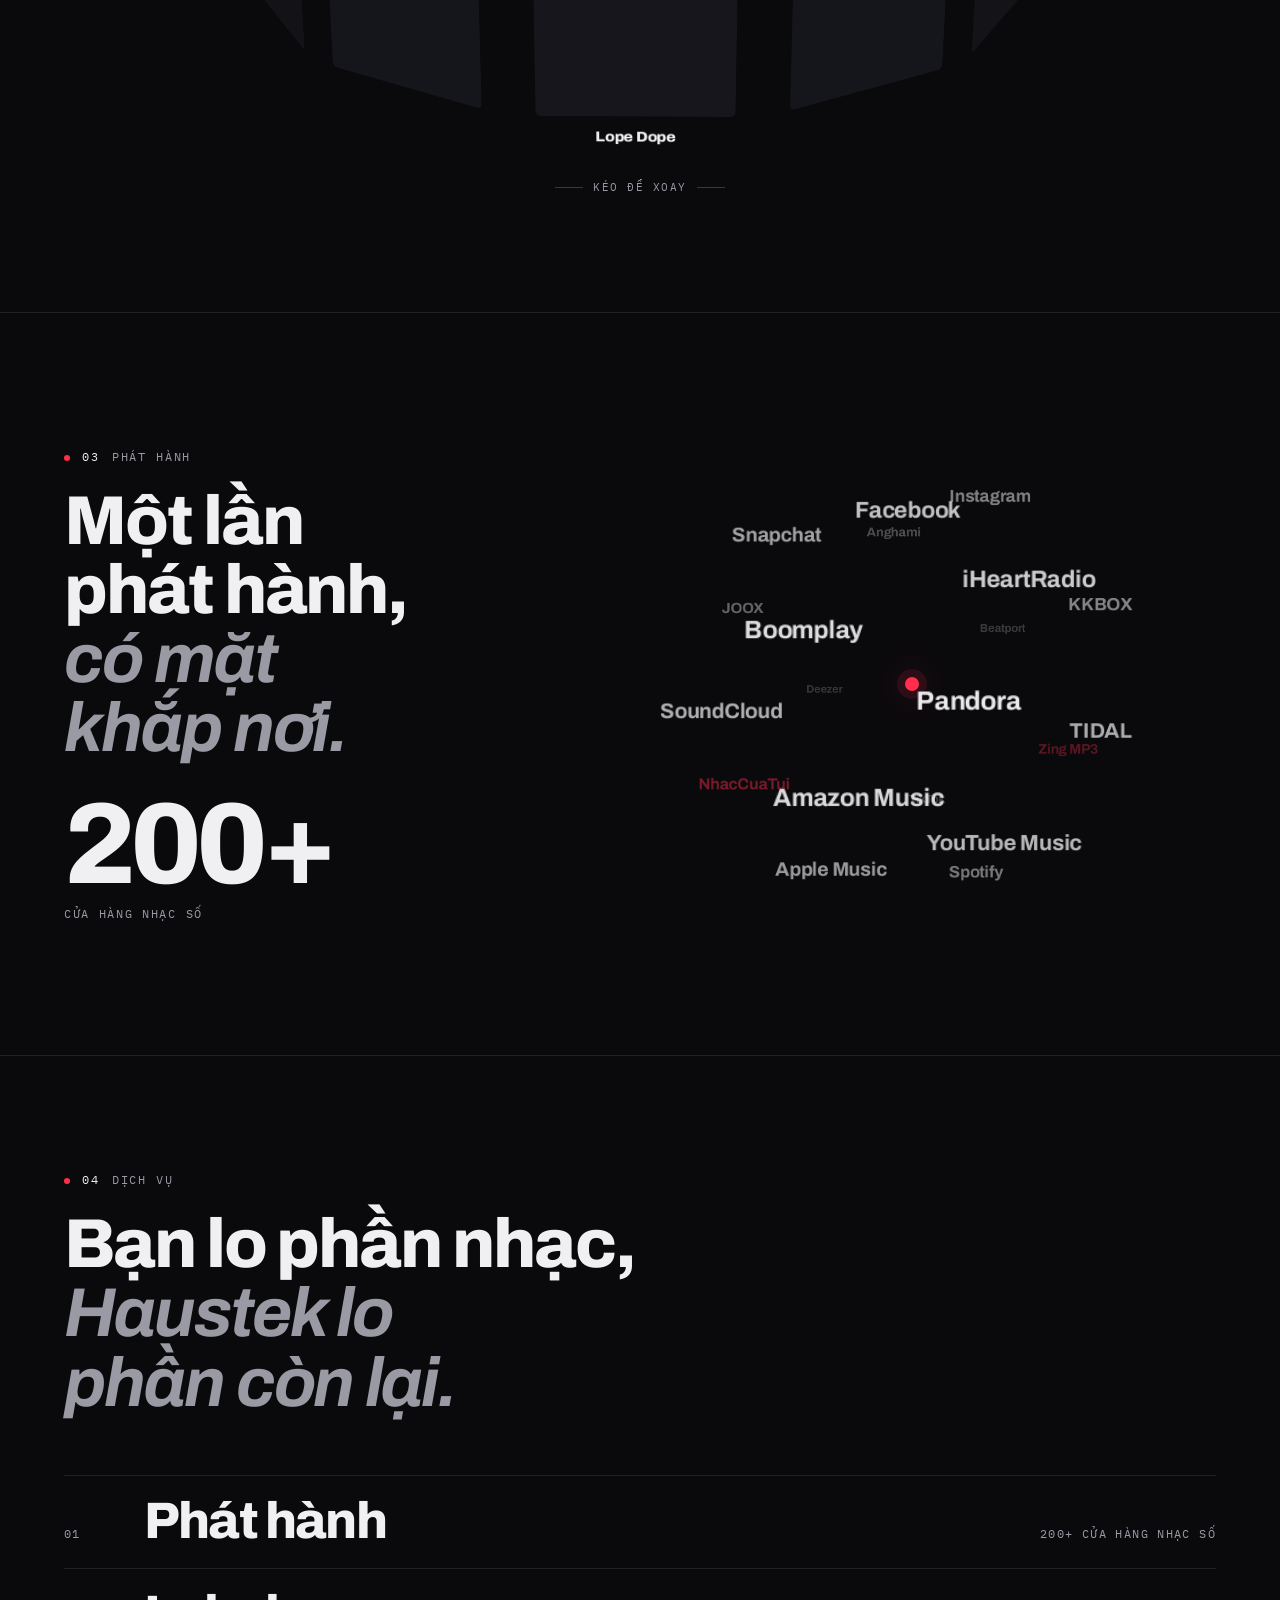
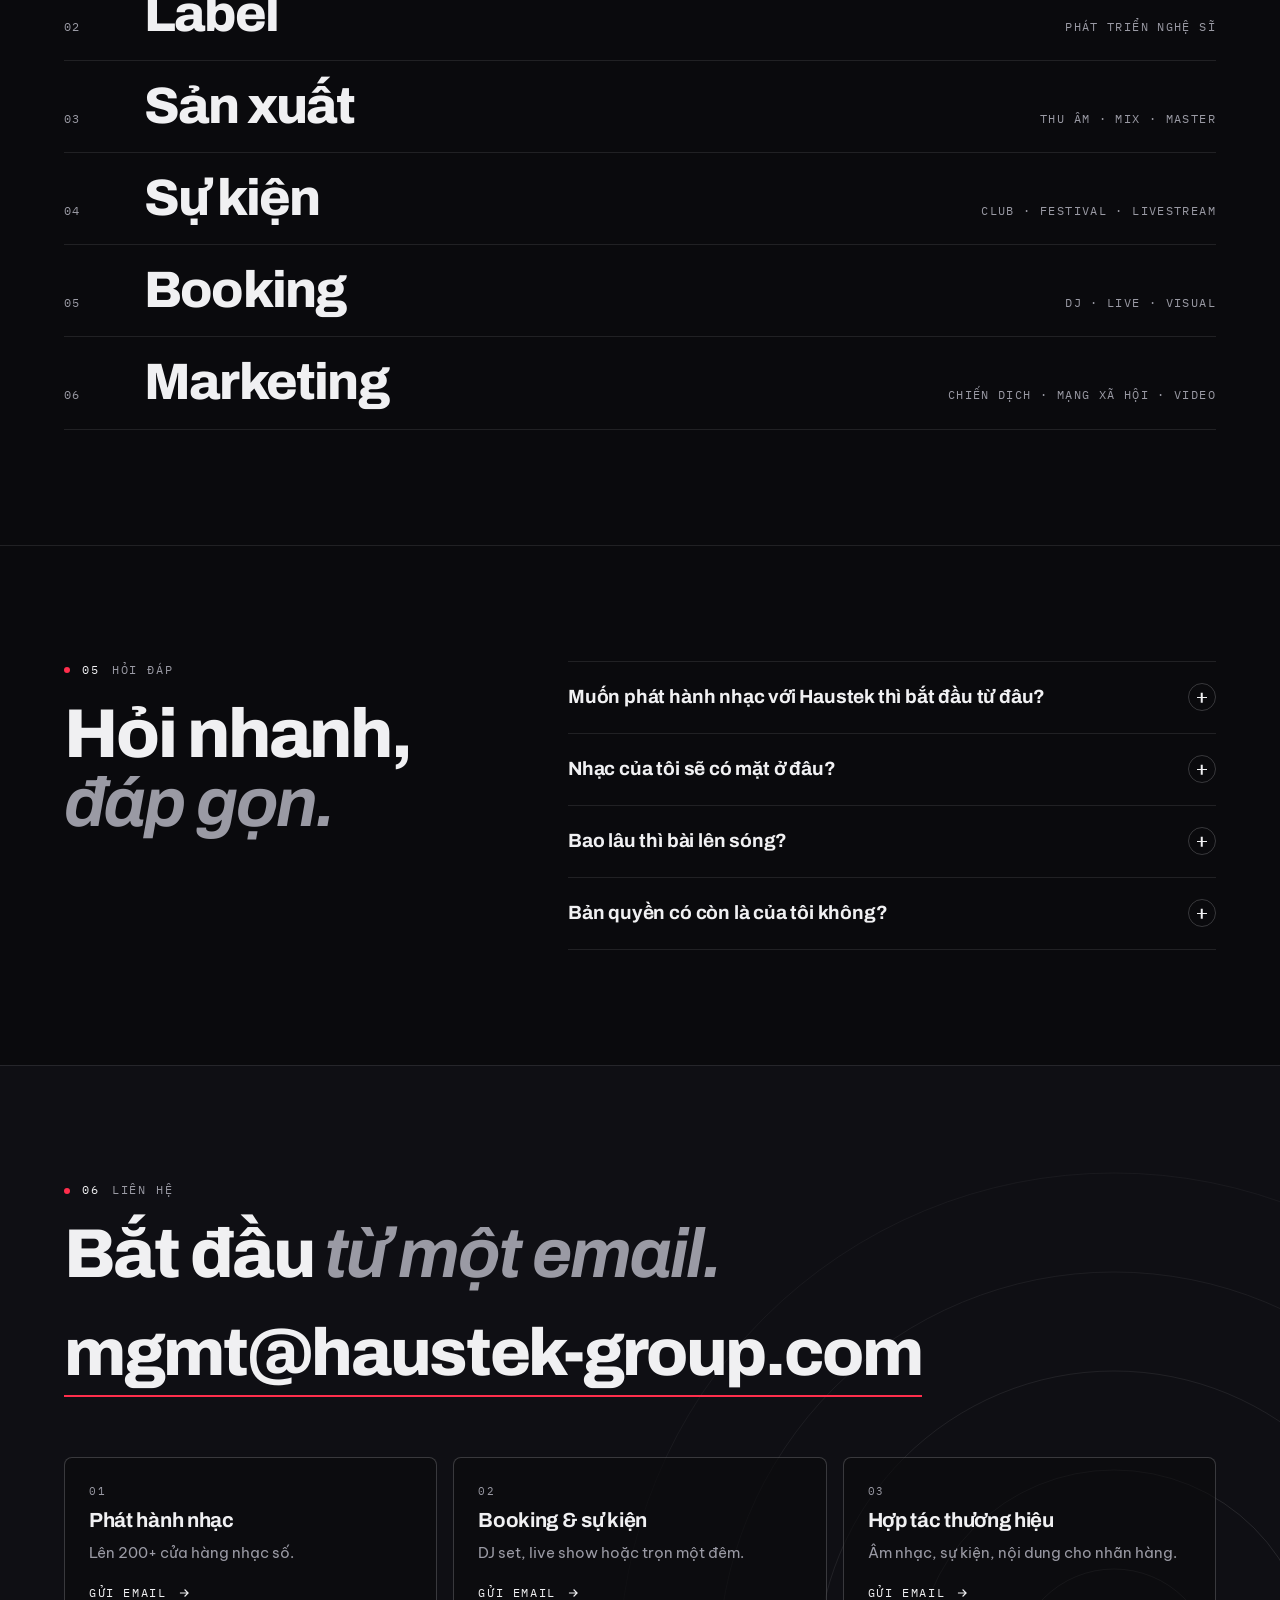
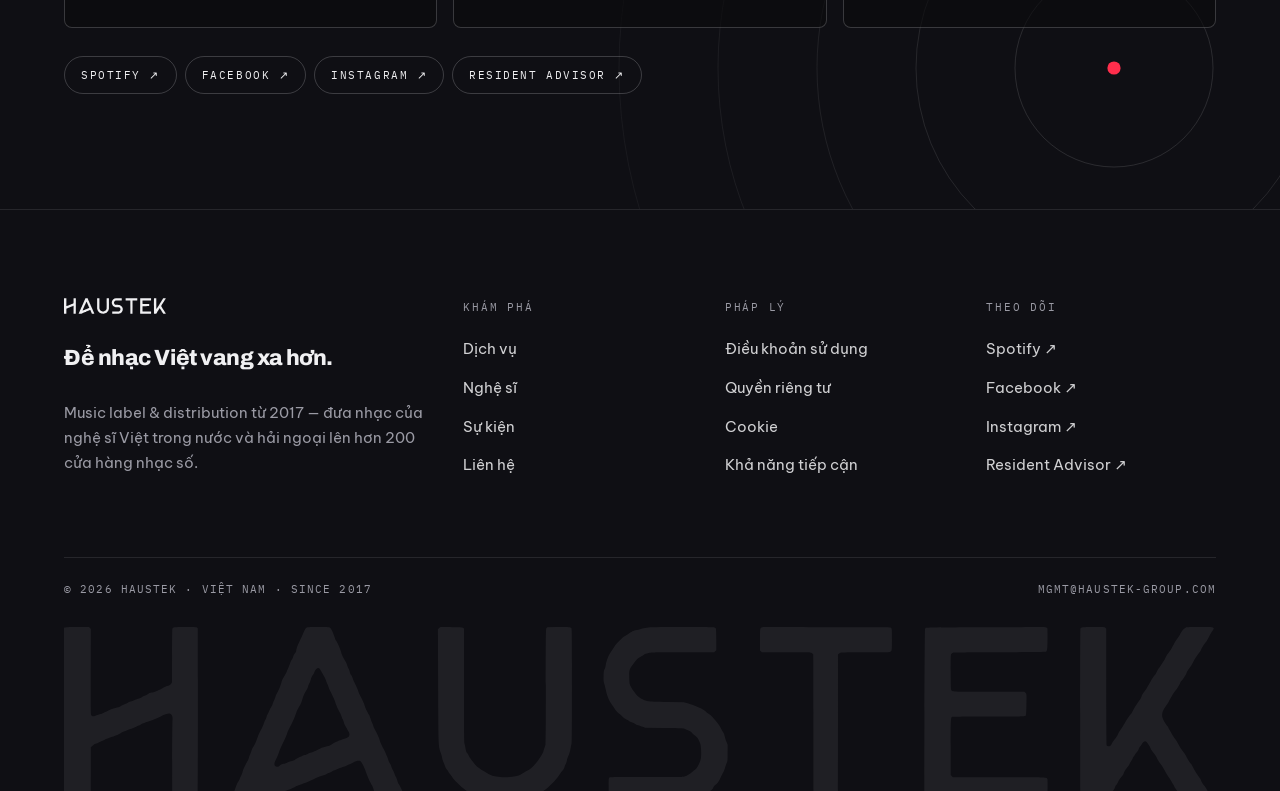
==== commit 68a2dcb6: "Cập nhật lượt nghe Spotify (đọc ngày 22.10.2026) Mở từng link Spotify trong bảng nghệ sĩ và đọc số l" ====
--- a/index.html
+++ b/index.html
@@ -313,7 +313,7 @@
     </div>
     <div class="cases">
       <a class="case rv" data-artist="Lope Dope" href="https://open.spotify.com/track/0oXjDcT4qKLBLYY9lPRrHT" target="_blank" rel="noopener">
-        <span class="cv"><span class="cv-img"><img class="duo" src="/artists/lope-dope.webp" alt="Lope Dope" width="800" height="800" loading="lazy" decoding="async"></span><span class="cv-tag" data-i18n="tg_rel">Phát hành</span><span class="cv-num"><b data-num>2,9 triệu</b><small data-i18n="c1u">lượt nghe Spotify</small></span></span>
+        <span class="cv"><span class="cv-img"><img class="duo" src="/artists/lope-dope.webp" alt="Lope Dope" width="800" height="800" loading="lazy" decoding="async"></span><span class="cv-tag" data-i18n="tg_rel">Phát hành</span><span class="cv-num"><b data-num>3,2 triệu</b><small data-i18n="c1u">lượt nghe Spotify</small></span></span>
         <h3>Lope Dope</h3><span class="cs-meta"><span data-track>Đêm Thành Phố</span> ↗</span>
       </a>
       <a class="case rv" href="https://mixmag.asia/read/huyn-thoi-nhc-trance-cosmic-gate-ln-u-tien-chi-nhc-ti-sai-gon-trong-tour-din-asia-qung-ba-album-mi-mosaiik-2-vit-nam" target="_blank" rel="noopener">
@@ -321,7 +321,7 @@
         <h3>Cosmic Gate</h3><span class="cs-meta"><span data-i18n="c2m">Boujee.SGN · 2023</span> ↗</span>
       </a>
       <a class="case rv" data-artist="HƯƠNGMYBÔNG" href="https://open.spotify.com/track/36HDVYZL4whJgqHte9NHBx" target="_blank" rel="noopener">
-        <span class="cv"><span class="cv-img"><img class="duo" src="/artists/huongmybong.webp" alt="HƯƠNGMYBÔNG" width="800" height="800" loading="lazy" decoding="async"></span><span class="cv-tag" data-i18n="tg_rel">Phát hành</span><span class="cv-num"><b data-num>1,2 triệu</b><small data-i18n="c3u">lượt nghe Spotify</small></span></span>
+        <span class="cv"><span class="cv-img"><img class="duo" src="/artists/huongmybong.webp" alt="HƯƠNGMYBÔNG" width="800" height="800" loading="lazy" decoding="async"></span><span class="cv-tag" data-i18n="tg_rel">Phát hành</span><span class="cv-num"><b data-num>1,3 triệu</b><small data-i18n="c3u">lượt nghe Spotify</small></span></span>
         <h3>HƯƠNGMYBÔNG</h3><span class="cs-meta"><span data-track>Say Một Đời Vì Em</span> ↗</span>
       </a>
       <a class="case rv" href="https://ra.co/events/1309879" target="_blank" rel="noopener">
@@ -329,7 +329,7 @@
         <h3>Boiler Room</h3><span class="cs-meta"><span data-i18n="c4m">Sài Gòn · 2019</span> ↗</span>
       </a>
       <a class="case rv" data-artist="TRO-Music" href="https://open.spotify.com/track/24ZX4PNB6BbOWQdAJUW413" target="_blank" rel="noopener">
-        <span class="cv"><span class="cv-img"><img class="duo" src="/artists/tro-music.webp" alt="TRO-Music" width="800" height="800" loading="lazy" decoding="async"></span><span class="cv-tag" data-i18n="tg_rel">Phát hành</span><span class="cv-num"><b data-num>726 nghìn</b><small data-i18n="c5u">lượt nghe Spotify</small></span></span>
+        <span class="cv"><span class="cv-img"><img class="duo" src="/artists/tro-music.webp" alt="TRO-Music" width="800" height="800" loading="lazy" decoding="async"></span><span class="cv-tag" data-i18n="tg_rel">Phát hành</span><span class="cv-num"><b data-num>832 nghìn</b><small data-i18n="c5u">lượt nghe Spotify</small></span></span>
         <h3>TRO-Music</h3><span class="cs-meta"><span data-track>Đà Lạt Còn Mưa Không Em</span> ↗</span>
       </a>
       <a class="case rv" href="https://ra.co/events/1592369" target="_blank" rel="noopener">
@@ -359,12 +359,12 @@
         <a class="ring-item" href="/artists"><span class="ph"><img class="duo" src="/artists/tro-music.webp" srcset="/artists/600/tro-music.webp 600w, /artists/tro-music.webp 800w" sizes="(min-width:740px) 27vw, 150px" alt="TRO-Music" width="800" height="800" loading="lazy" decoding="async"></span><span class="nm">TRO-Music</span></a>
         <a class="ring-item" href="/artists"><span class="ph"><img class="duo" src="/artists/microwave.webp" srcset="/artists/600/microwave.webp 600w, /artists/microwave.webp 800w" sizes="(min-width:740px) 27vw, 150px" alt="Microwave" width="800" height="800" loading="lazy" decoding="async"></span><span class="nm">Microwave</span></a>
         <a class="ring-item" href="/artists"><span class="ph"><img class="duo" src="/artists/thien-hi.webp" srcset="/artists/600/thien-hi.webp 600w, /artists/thien-hi.webp 800w" sizes="(min-width:740px) 27vw, 150px" alt="Thiện Hí" width="800" height="800" loading="lazy" decoding="async"></span><span class="nm">Thiện Hí</span></a>
+        <a class="ring-item" href="/artists"><span class="ph"><img class="duo" src="/artists/nae-delay.webp" srcset="/artists/600/nae-delay.webp 600w, /artists/nae-delay.webp 800w" sizes="(min-width:740px) 27vw, 150px" alt="nae &amp; de'lay" width="800" height="800" loading="lazy" decoding="async"></span><span class="nm">nae &amp; de'lay</span></a>
         <a class="ring-item" href="/artists"><span class="ph"><img class="duo" src="/artists/tri-minh.webp" srcset="/artists/600/tri-minh.webp 600w, /artists/tri-minh.webp 800w" sizes="(min-width:740px) 27vw, 150px" alt="Trí Minh" width="800" height="800" loading="lazy" decoding="async"></span><span class="nm">Trí Minh</span></a>
-        <a class="ring-item" href="/artists"><span class="ph"><img class="duo" src="/artists/nae-delay.webp" srcset="/artists/600/nae-delay.webp 600w, /artists/nae-delay.webp 800w" sizes="(min-width:740px) 27vw, 150px" alt="nae &amp; de'lay" width="800" height="800" loading="lazy" decoding="async"></span><span class="nm">nae &amp; de'lay</span></a>
         <a class="ring-item" href="/artists"><span class="ph"><img class="duo" src="/artists/jesilyn.webp" srcset="/artists/600/jesilyn.webp 600w, /artists/jesilyn.webp 800w" sizes="(min-width:740px) 27vw, 150px" alt="JesiLyn" width="800" height="800" loading="lazy" decoding="async"></span><span class="nm">JesiLyn</span></a>
         <a class="ring-item" href="/artists"><span class="ph"><img class="duo" src="/artists/beebb.webp" srcset="/artists/600/beebb.webp 600w, /artists/beebb.webp 800w" sizes="(min-width:740px) 27vw, 150px" alt="BeeBB" width="800" height="800" loading="lazy" decoding="async"></span><span class="nm">BeeBB</span></a>
+        <a class="ring-item" href="/artists"><span class="ph"><img class="duo" src="/artists/ha-quynh-nhu.webp" srcset="/artists/600/ha-quynh-nhu.webp 600w, /artists/ha-quynh-nhu.webp 800w" sizes="(min-width:740px) 27vw, 150px" alt="Hà Quỳnh Như" width="800" height="800" loading="lazy" decoding="async"></span><span class="nm">Hà Quỳnh Như</span></a>
         <a class="ring-item" href="/artists"><span class="ph"><img class="duo" src="/artists/cap-anh-tai.webp" srcset="/artists/600/cap-anh-tai.webp 600w, /artists/cap-anh-tai.webp 800w" sizes="(min-width:740px) 27vw, 150px" alt="Cáp Anh Tài" width="800" height="800" loading="lazy" decoding="async"></span><span class="nm">Cáp Anh Tài</span></a>
-        <a class="ring-item" href="/artists"><span class="ph"><img class="duo" src="/artists/ha-quynh-nhu.webp" srcset="/artists/600/ha-quynh-nhu.webp 600w, /artists/ha-quynh-nhu.webp 800w" sizes="(min-width:740px) 27vw, 150px" alt="Hà Quỳnh Như" width="800" height="800" loading="lazy" decoding="async"></span><span class="nm">Hà Quỳnh Như</span></a>
         <a class="ring-item" href="/artists"><span class="ph"><img class="duo" src="/artists/resq.webp" srcset="/artists/600/resq.webp 600w, /artists/resq.webp 800w" sizes="(min-width:740px) 27vw, 150px" alt="ResQ" width="800" height="800" loading="lazy" decoding="async"></span><span class="nm">ResQ</span></a>
       </div>
     </div>
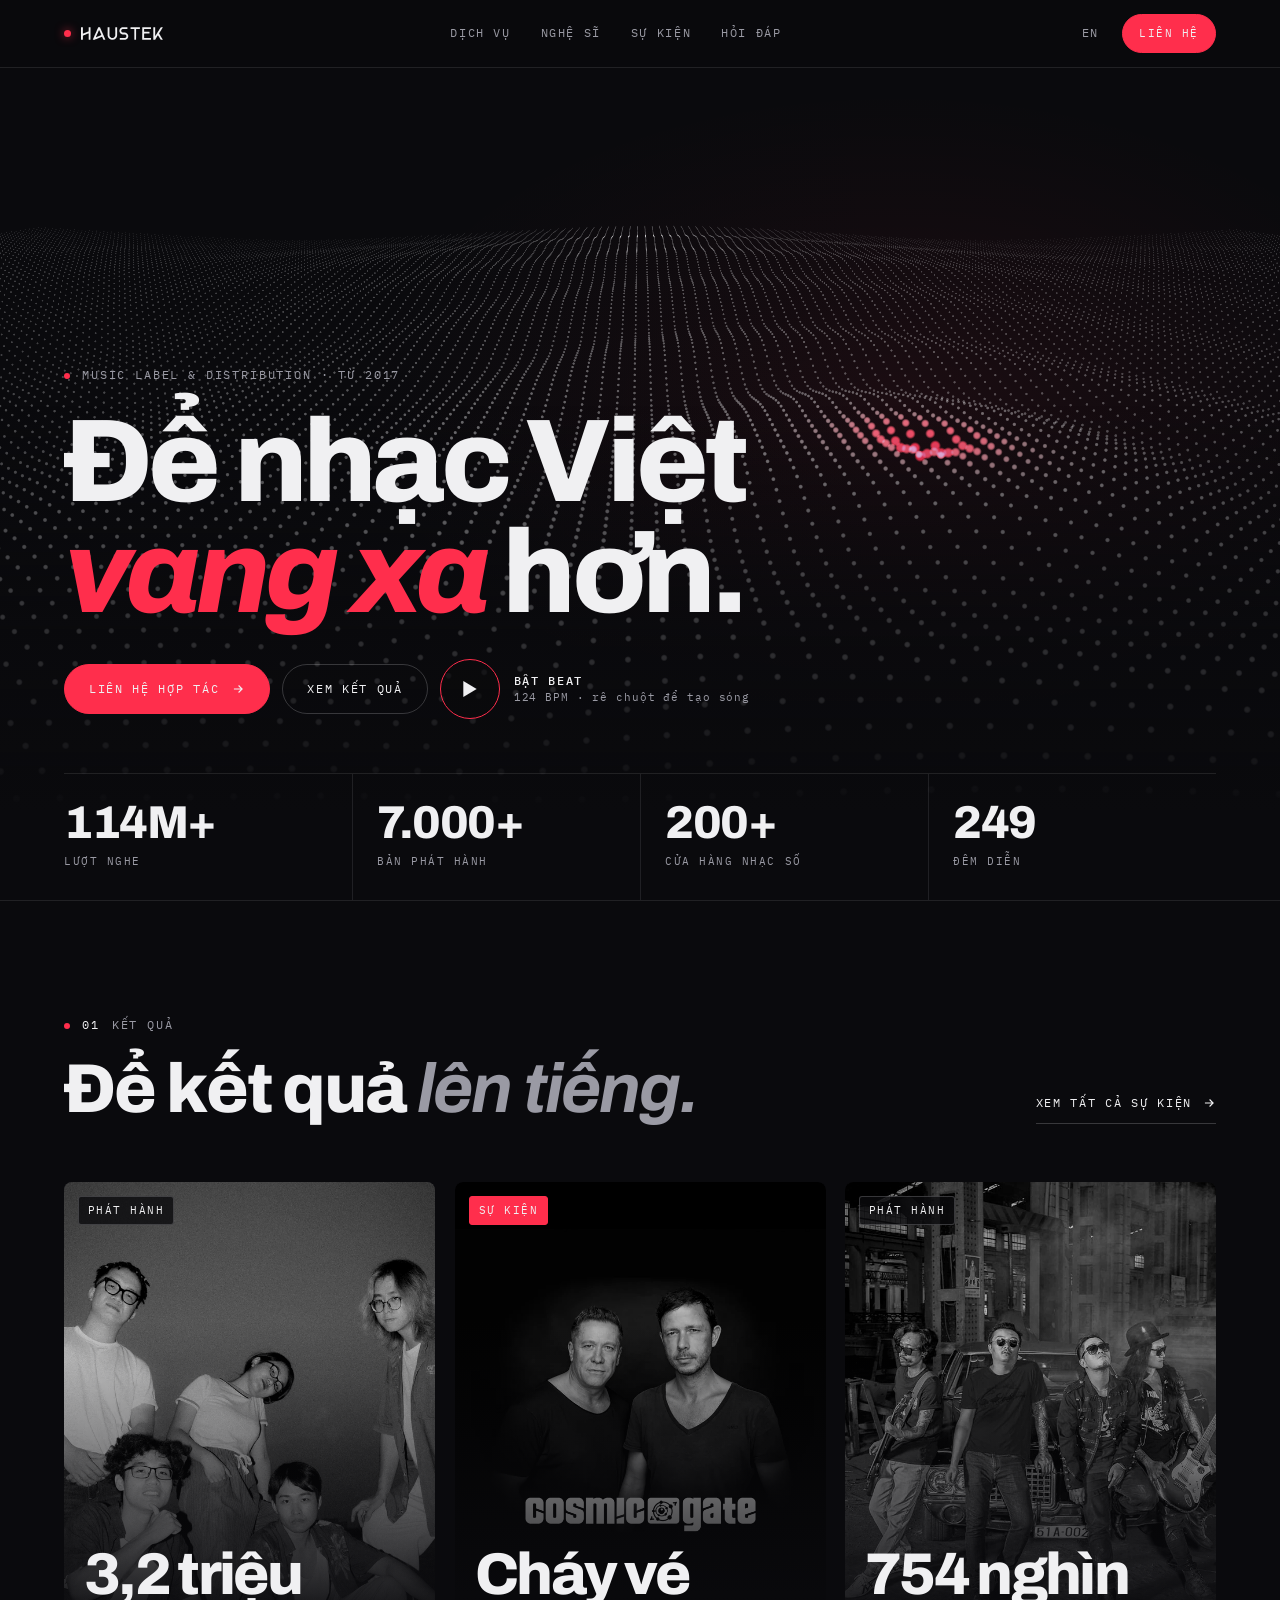
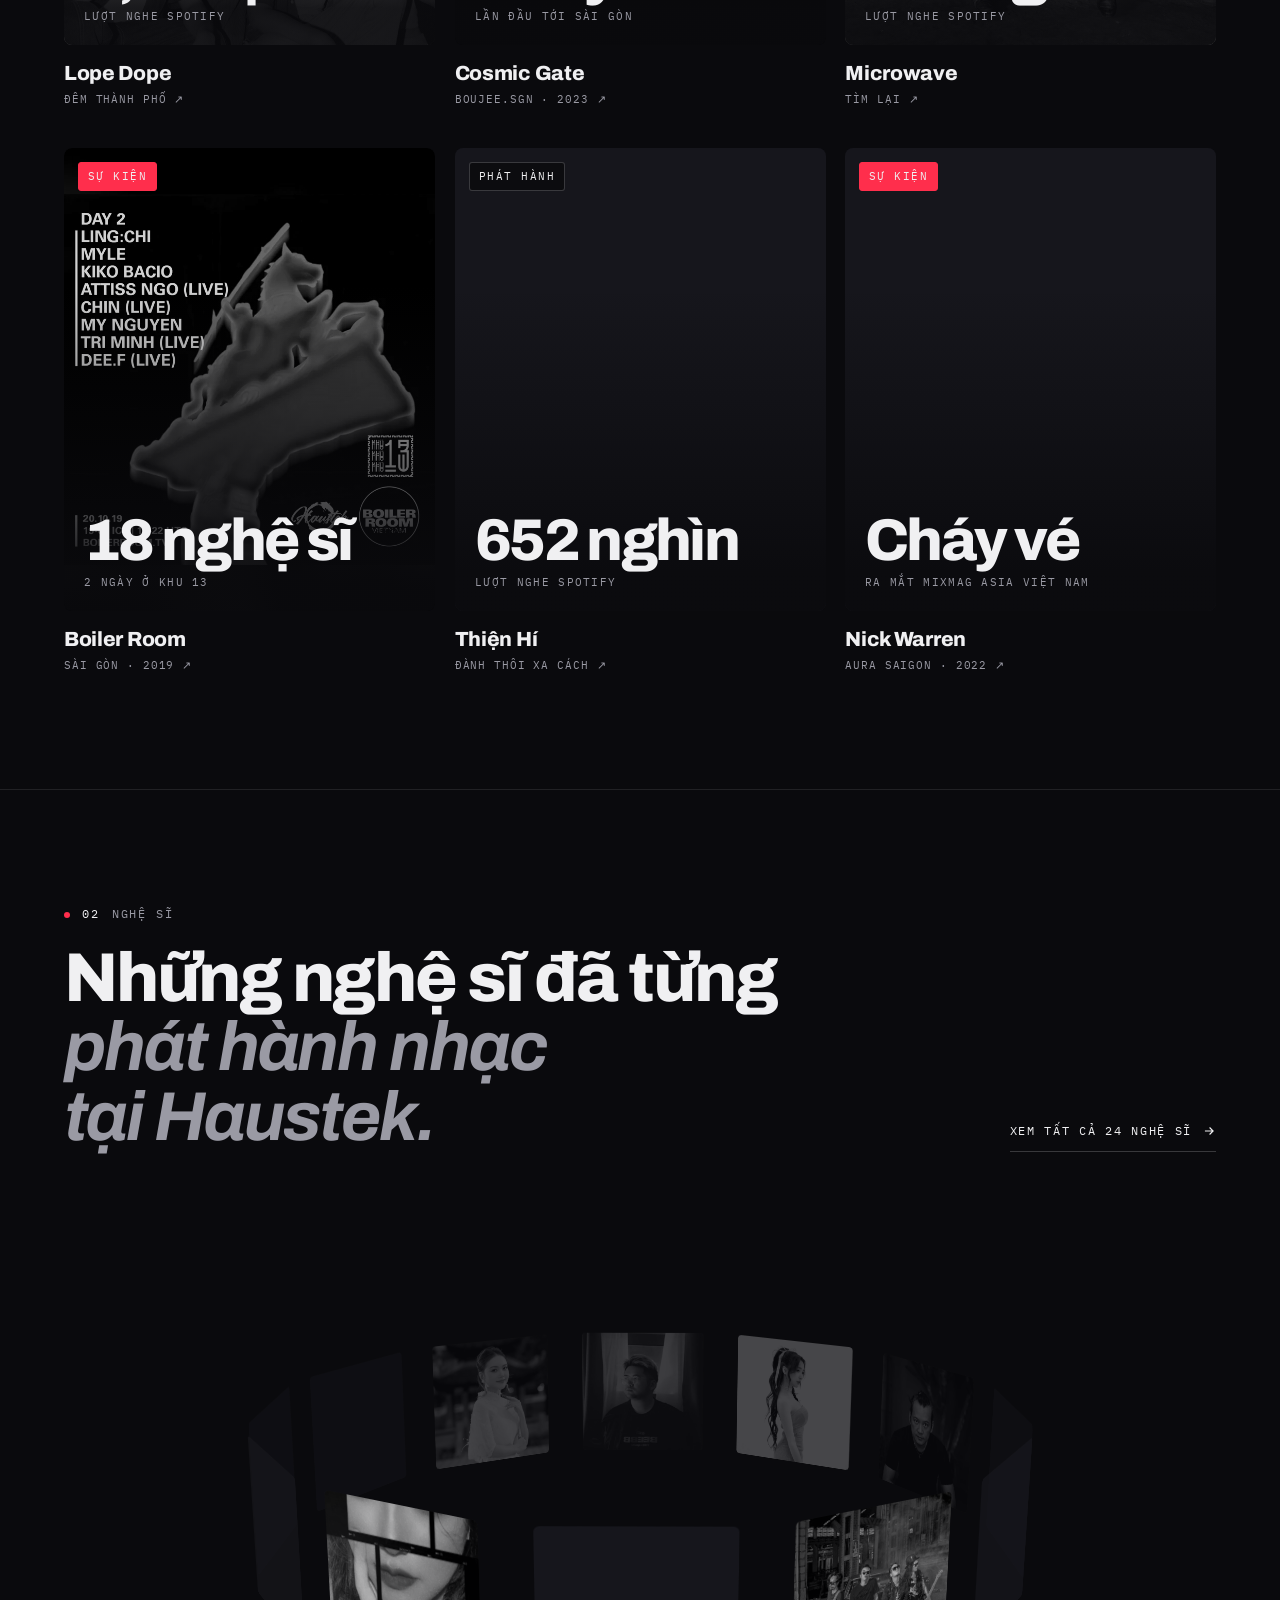
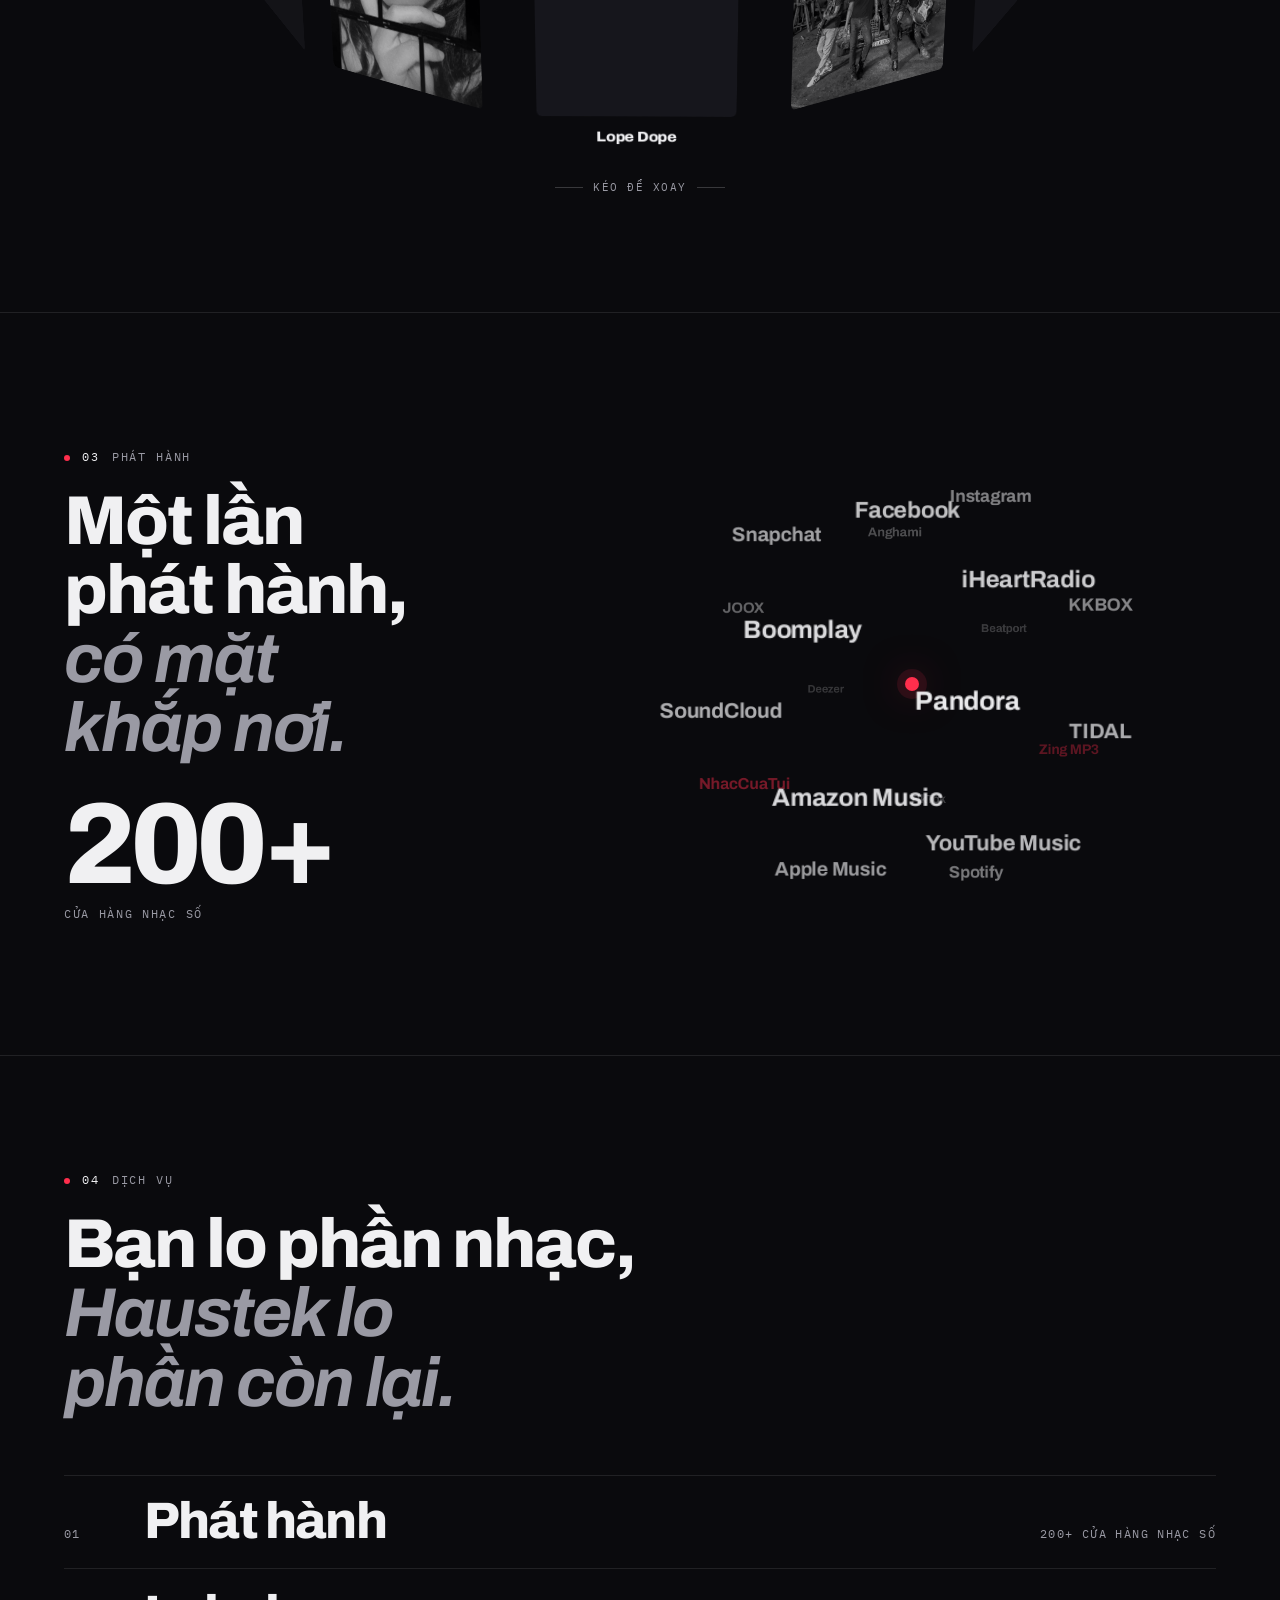
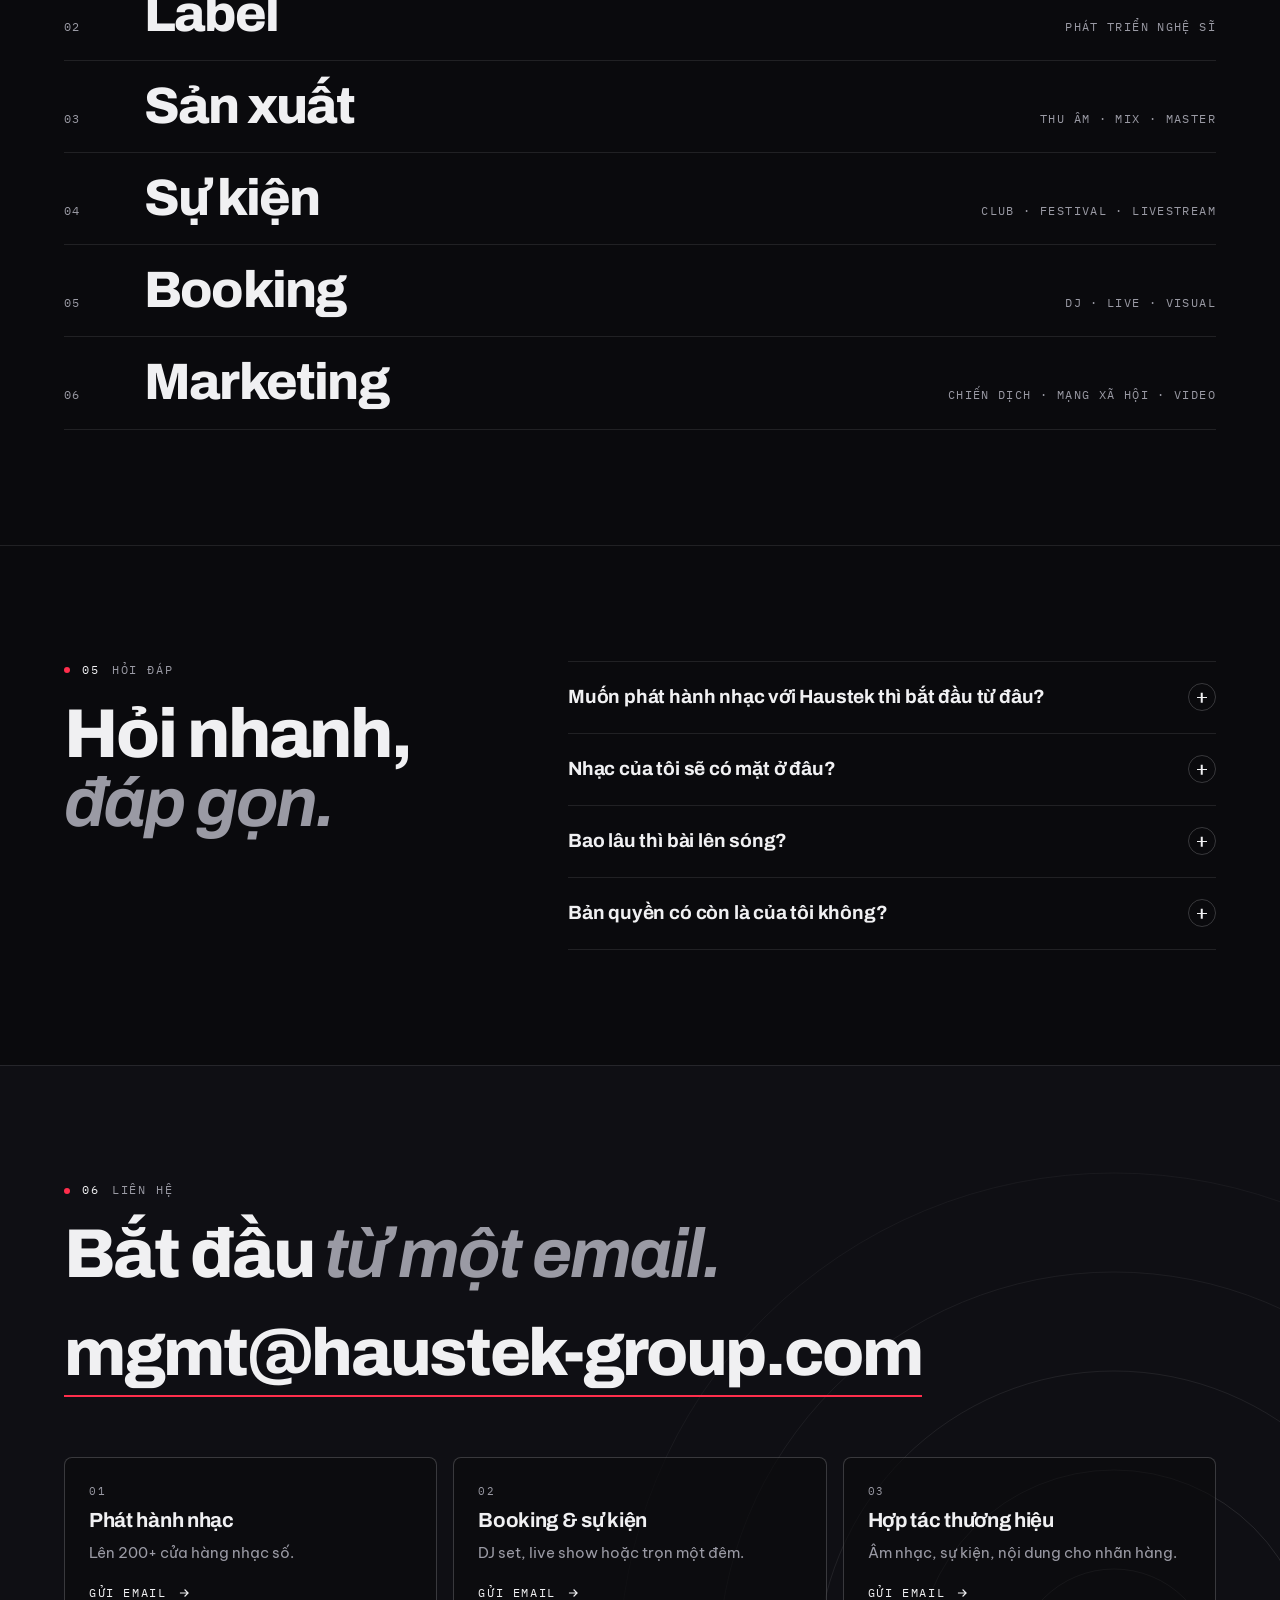
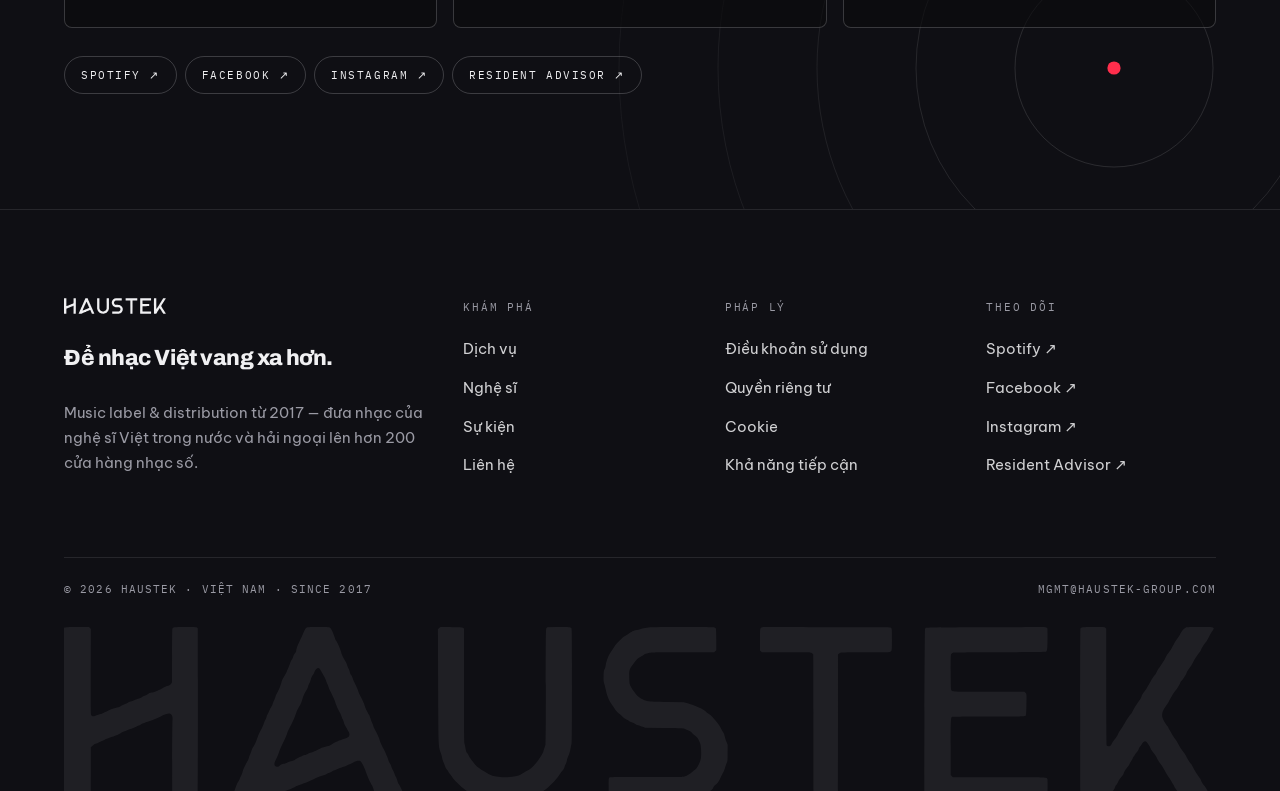
==== commit d6426945: "Bỏ HƯƠNGMYBÔNG và TRO-Music khỏi website - assets/artists-data.js: xoá hai dòng, trang Nghệ sĩ tự cò" ====
--- a/index.html
+++ b/index.html
@@ -320,17 +320,17 @@
         <span class="cv"><span class="cv-img"><img class="duo" src="/events/cosmic-gate.webp" alt="Cosmic Gate tại Boujee Station, Sài Gòn" width="720" height="900" loading="lazy" decoding="async"></span><span class="cv-tag ev" data-i18n="tg_ev">Sự kiện</span><span class="cv-num"><b data-i18n="c2n">Cháy vé</b><small data-i18n="c2u">Lần đầu tới Sài Gòn</small></span></span>
         <h3>Cosmic Gate</h3><span class="cs-meta"><span data-i18n="c2m">Boujee.SGN · 2023</span> ↗</span>
       </a>
-      <a class="case rv" data-artist="HƯƠNGMYBÔNG" href="https://open.spotify.com/track/36HDVYZL4whJgqHte9NHBx" target="_blank" rel="noopener">
-        <span class="cv"><span class="cv-img"><img class="duo" src="/artists/huongmybong.webp" alt="HƯƠNGMYBÔNG" width="800" height="800" loading="lazy" decoding="async"></span><span class="cv-tag" data-i18n="tg_rel">Phát hành</span><span class="cv-num"><b data-num>1,3 triệu</b><small data-i18n="c3u">lượt nghe Spotify</small></span></span>
-        <h3>HƯƠNGMYBÔNG</h3><span class="cs-meta"><span data-track>Say Một Đời Vì Em</span> ↗</span>
+      <a class="case rv" data-artist="Microwave" href="https://open.spotify.com/track/4ZtmF5ZseBMGWRgibW3bKJ" target="_blank" rel="noopener">
+        <span class="cv"><span class="cv-img"><img class="duo" src="/artists/microwave.webp" alt="Microwave" width="800" height="800" loading="lazy" decoding="async"></span><span class="cv-tag" data-i18n="tg_rel">Phát hành</span><span class="cv-num"><b data-num>754 nghìn</b><small data-i18n="c3u">lượt nghe Spotify</small></span></span>
+        <h3>Microwave</h3><span class="cs-meta"><span data-track>Tìm Lại</span> ↗</span>
       </a>
       <a class="case rv" href="https://ra.co/events/1309879" target="_blank" rel="noopener">
         <span class="cv"><span class="cv-img"><img class="duo" src="/events/boiler-room.webp" alt="Boiler Room Hồ Chí Minh" width="720" height="900" loading="lazy" decoding="async"></span><span class="cv-tag ev" data-i18n="tg_ev">Sự kiện</span><span class="cv-num"><b data-i18n="c4n">18 nghệ sĩ</b><small data-i18n="c4u">2 ngày ở Khu 13</small></span></span>
         <h3>Boiler Room</h3><span class="cs-meta"><span data-i18n="c4m">Sài Gòn · 2019</span> ↗</span>
       </a>
-      <a class="case rv" data-artist="TRO-Music" href="https://open.spotify.com/track/24ZX4PNB6BbOWQdAJUW413" target="_blank" rel="noopener">
-        <span class="cv"><span class="cv-img"><img class="duo" src="/artists/tro-music.webp" alt="TRO-Music" width="800" height="800" loading="lazy" decoding="async"></span><span class="cv-tag" data-i18n="tg_rel">Phát hành</span><span class="cv-num"><b data-num>832 nghìn</b><small data-i18n="c5u">lượt nghe Spotify</small></span></span>
-        <h3>TRO-Music</h3><span class="cs-meta"><span data-track>Đà Lạt Còn Mưa Không Em</span> ↗</span>
+      <a class="case rv" data-artist="Thiện Hí" href="https://open.spotify.com/track/6rfaZP4OoIep5aGB26IALu" target="_blank" rel="noopener">
+        <span class="cv"><span class="cv-img"><img class="duo" src="/artists/thien-hi.webp" alt="Thiện Hí" width="800" height="800" loading="lazy" decoding="async"></span><span class="cv-tag" data-i18n="tg_rel">Phát hành</span><span class="cv-num"><b data-num>652 nghìn</b><small data-i18n="c5u">lượt nghe Spotify</small></span></span>
+        <h3>Thiện Hí</h3><span class="cs-meta"><span data-track>Đành Thôi Xa Cách</span> ↗</span>
       </a>
       <a class="case rv" href="https://ra.co/events/1592369" target="_blank" rel="noopener">
         <span class="cv"><span class="cv-img"><img class="duo" src="/events/nick-warren.webp" alt="Nick Warren — đêm ra mắt Mixmag Asia Việt Nam" width="720" height="900" loading="lazy" decoding="async"></span><span class="cv-tag ev" data-i18n="tg_ev">Sự kiện</span><span class="cv-num"><b data-i18n="c6n">Cháy vé</b><small data-i18n="c6u">Ra mắt Mixmag Asia Việt Nam</small></span></span>
@@ -350,13 +350,11 @@
         <p class="label rv"><span class="n">02</span><span data-i18n="ar_k">Nghệ sĩ</span></p>
         <h2 class="rv" data-i18n="ar_h"><span class="ln">Những nghệ sĩ đã từng</span> <span class="ln"><em>phát hành nhạc tại Haustek.</em></span></h2>
       </div>
-      <a class="more rv" href="/artists"><span data-i18n="ar_all">Xem tất cả 26 nghệ sĩ</span><svg viewBox="0 0 24 24" fill="none" stroke="currentColor" stroke-width="2" aria-hidden="true"><path d="M5 12h14M13 6l6 6-6 6"/></svg></a>
+      <a class="more rv" href="/artists"><span data-i18n="ar_all">Xem tất cả 24 nghệ sĩ</span><svg viewBox="0 0 24 24" fill="none" stroke="currentColor" stroke-width="2" aria-hidden="true"><path d="M5 12h14M13 6l6 6-6 6"/></svg></a>
     </div>
     <div class="ring" id="ring">
       <div class="ring-stage">
         <a class="ring-item" href="/artists"><span class="ph"><img class="duo" src="/artists/lope-dope.webp" srcset="/artists/600/lope-dope.webp 600w, /artists/lope-dope.webp 800w" sizes="(min-width:740px) 27vw, 150px" alt="Lope Dope" width="800" height="800" loading="lazy" decoding="async"></span><span class="nm">Lope Dope</span></a>
-        <a class="ring-item" href="/artists"><span class="ph"><img class="duo" src="/artists/huongmybong.webp" srcset="/artists/600/huongmybong.webp 600w, /artists/huongmybong.webp 800w" sizes="(min-width:740px) 27vw, 150px" alt="HƯƠNGMYBÔNG" width="800" height="800" loading="lazy" decoding="async"></span><span class="nm">HƯƠNGMYBÔNG</span></a>
-        <a class="ring-item" href="/artists"><span class="ph"><img class="duo" src="/artists/tro-music.webp" srcset="/artists/600/tro-music.webp 600w, /artists/tro-music.webp 800w" sizes="(min-width:740px) 27vw, 150px" alt="TRO-Music" width="800" height="800" loading="lazy" decoding="async"></span><span class="nm">TRO-Music</span></a>
         <a class="ring-item" href="/artists"><span class="ph"><img class="duo" src="/artists/microwave.webp" srcset="/artists/600/microwave.webp 600w, /artists/microwave.webp 800w" sizes="(min-width:740px) 27vw, 150px" alt="Microwave" width="800" height="800" loading="lazy" decoding="async"></span><span class="nm">Microwave</span></a>
         <a class="ring-item" href="/artists"><span class="ph"><img class="duo" src="/artists/thien-hi.webp" srcset="/artists/600/thien-hi.webp 600w, /artists/thien-hi.webp 800w" sizes="(min-width:740px) 27vw, 150px" alt="Thiện Hí" width="800" height="800" loading="lazy" decoding="async"></span><span class="nm">Thiện Hí</span></a>
         <a class="ring-item" href="/artists"><span class="ph"><img class="duo" src="/artists/nae-delay.webp" srcset="/artists/600/nae-delay.webp 600w, /artists/nae-delay.webp 800w" sizes="(min-width:740px) 27vw, 150px" alt="nae &amp; de'lay" width="800" height="800" loading="lazy" decoding="async"></span><span class="nm">nae &amp; de'lay</span></a>
@@ -366,6 +364,8 @@
         <a class="ring-item" href="/artists"><span class="ph"><img class="duo" src="/artists/ha-quynh-nhu.webp" srcset="/artists/600/ha-quynh-nhu.webp 600w, /artists/ha-quynh-nhu.webp 800w" sizes="(min-width:740px) 27vw, 150px" alt="Hà Quỳnh Như" width="800" height="800" loading="lazy" decoding="async"></span><span class="nm">Hà Quỳnh Như</span></a>
         <a class="ring-item" href="/artists"><span class="ph"><img class="duo" src="/artists/cap-anh-tai.webp" srcset="/artists/600/cap-anh-tai.webp 600w, /artists/cap-anh-tai.webp 800w" sizes="(min-width:740px) 27vw, 150px" alt="Cáp Anh Tài" width="800" height="800" loading="lazy" decoding="async"></span><span class="nm">Cáp Anh Tài</span></a>
         <a class="ring-item" href="/artists"><span class="ph"><img class="duo" src="/artists/resq.webp" srcset="/artists/600/resq.webp 600w, /artists/resq.webp 800w" sizes="(min-width:740px) 27vw, 150px" alt="ResQ" width="800" height="800" loading="lazy" decoding="async"></span><span class="nm">ResQ</span></a>
+        <a class="ring-item" href="/artists"><span class="ph"><img class="duo" src="/artists/bach-phan.webp" srcset="/artists/600/bach-phan.webp 600w, /artists/bach-phan.webp 800w" sizes="(min-width:740px) 27vw, 150px" alt="Bách Phan" width="800" height="800" loading="lazy" decoding="async"></span><span class="nm">Bách Phan</span></a>
+        <a class="ring-item" href="/artists"><span class="ph"><img class="duo" src="/artists/blackvelvetz.webp" srcset="/artists/600/blackvelvetz.webp 600w, /artists/blackvelvetz.webp 800w" sizes="(min-width:740px) 27vw, 150px" alt="blackvelvetz" width="800" height="800" loading="lazy" decoding="async"></span><span class="nm">blackvelvetz</span></a>
       </div>
     </div>
     <p class="ring-hint" aria-hidden="true" data-i18n="drag">Kéo để xoay</p>
@@ -555,7 +555,7 @@
     c6n:"Cháy vé",c6u:"Ra mắt Mixmag Asia Việt Nam",c6m:"Aura Saigon · 2022",
     ar_k:"Nghệ sĩ",
     ar_h:'<span class="ln">Những nghệ sĩ đã từng</span> <span class="ln"><em>phát hành nhạc tại Haustek.</em></span>',
-    ar_all:"Xem tất cả 26 nghệ sĩ",drag:"Kéo để xoay",
+    ar_all:"Xem tất cả 24 nghệ sĩ",drag:"Kéo để xoay",
     stw_k:"Phát hành",
     stw_h:'<span class="ln">Một lần phát hành,</span> <span class="ln"><em>có mặt khắp nơi.</em></span>',
     stw_more:"cửa hàng nhạc số",
@@ -604,7 +604,7 @@
     c6n:"Sold out",c6u:"Mixmag Asia Vietnam launch",c6m:"Aura Saigon · 2022",
     ar_k:"Artists",
     ar_h:'<span class="ln">Artists who have</span> <span class="ln"><em>released music with Haustek.</em></span>',
-    ar_all:"See all 26 artists",drag:"Drag to spin",
+    ar_all:"See all 24 artists",drag:"Drag to spin",
     stw_k:"Distribution",
     stw_h:'<span class="ln">One release,</span> <span class="ln"><em>everywhere.</em></span>',
     stw_more:"digital stores",
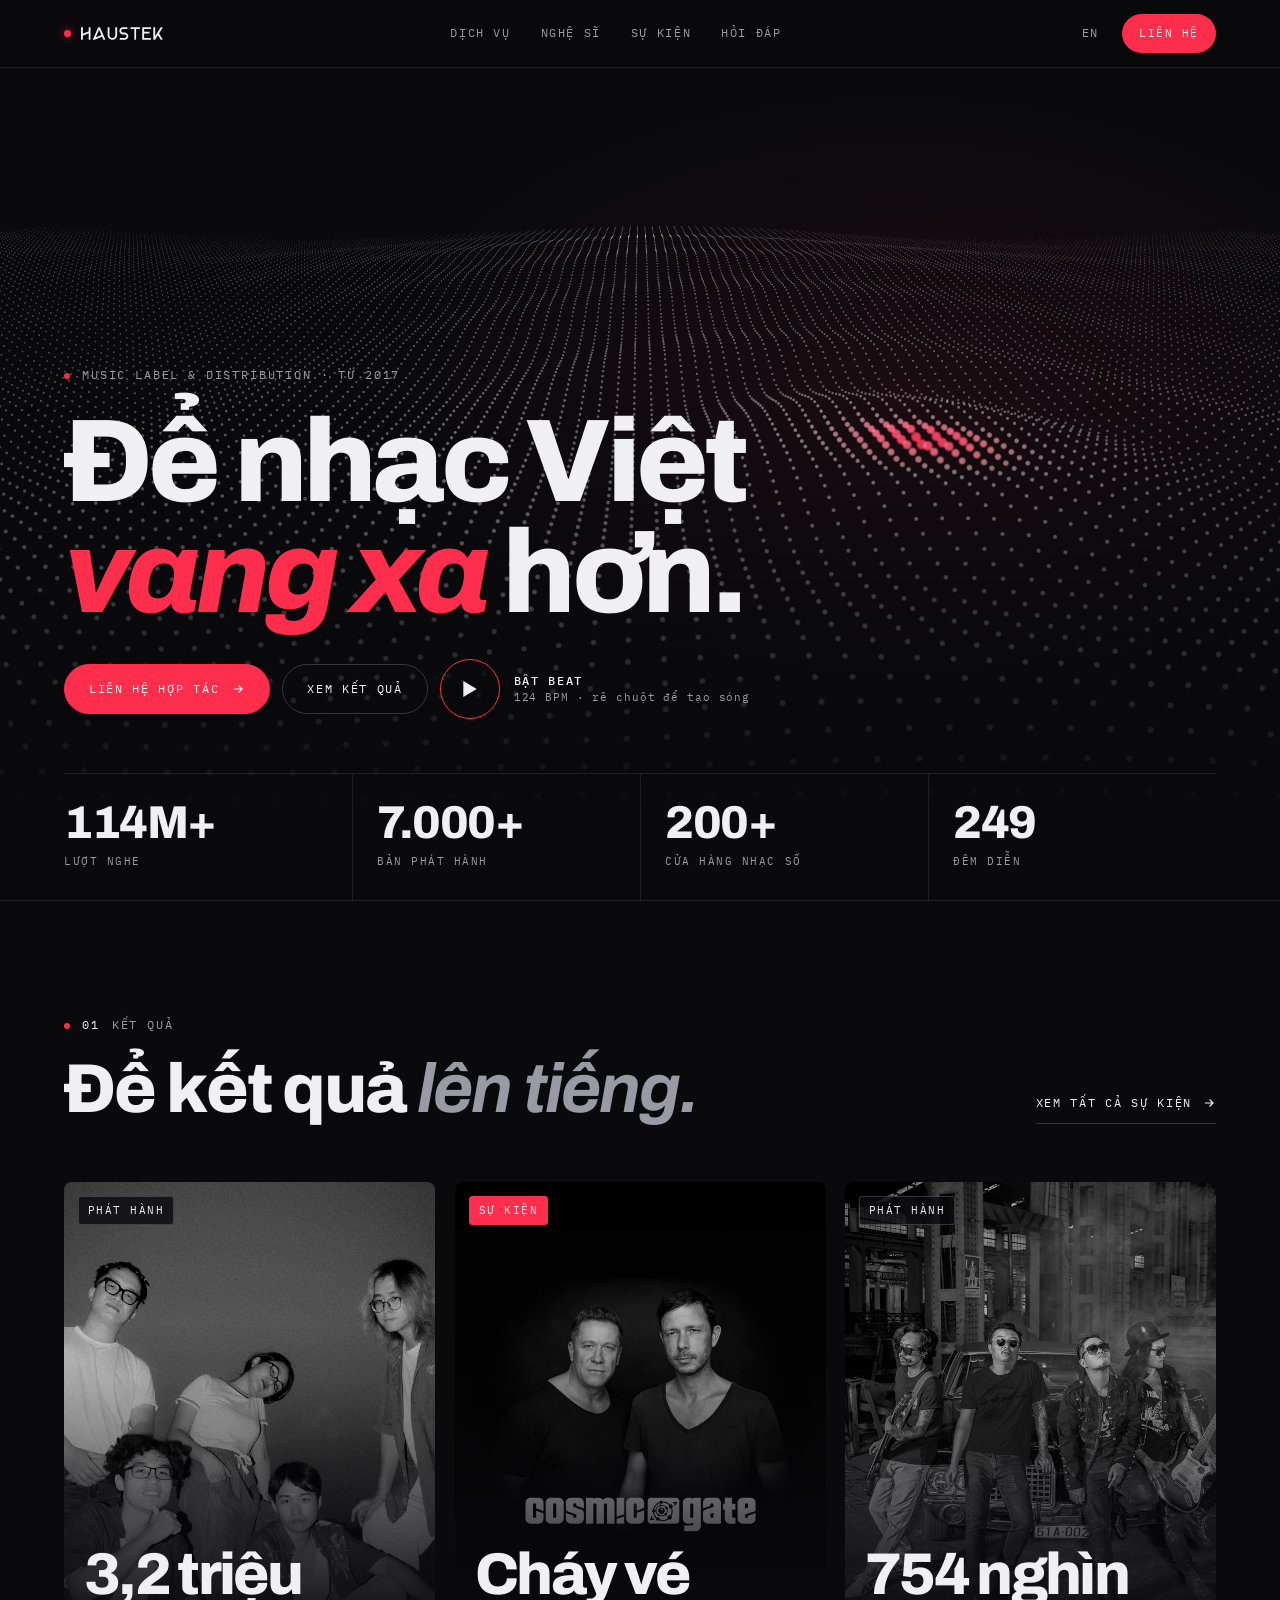
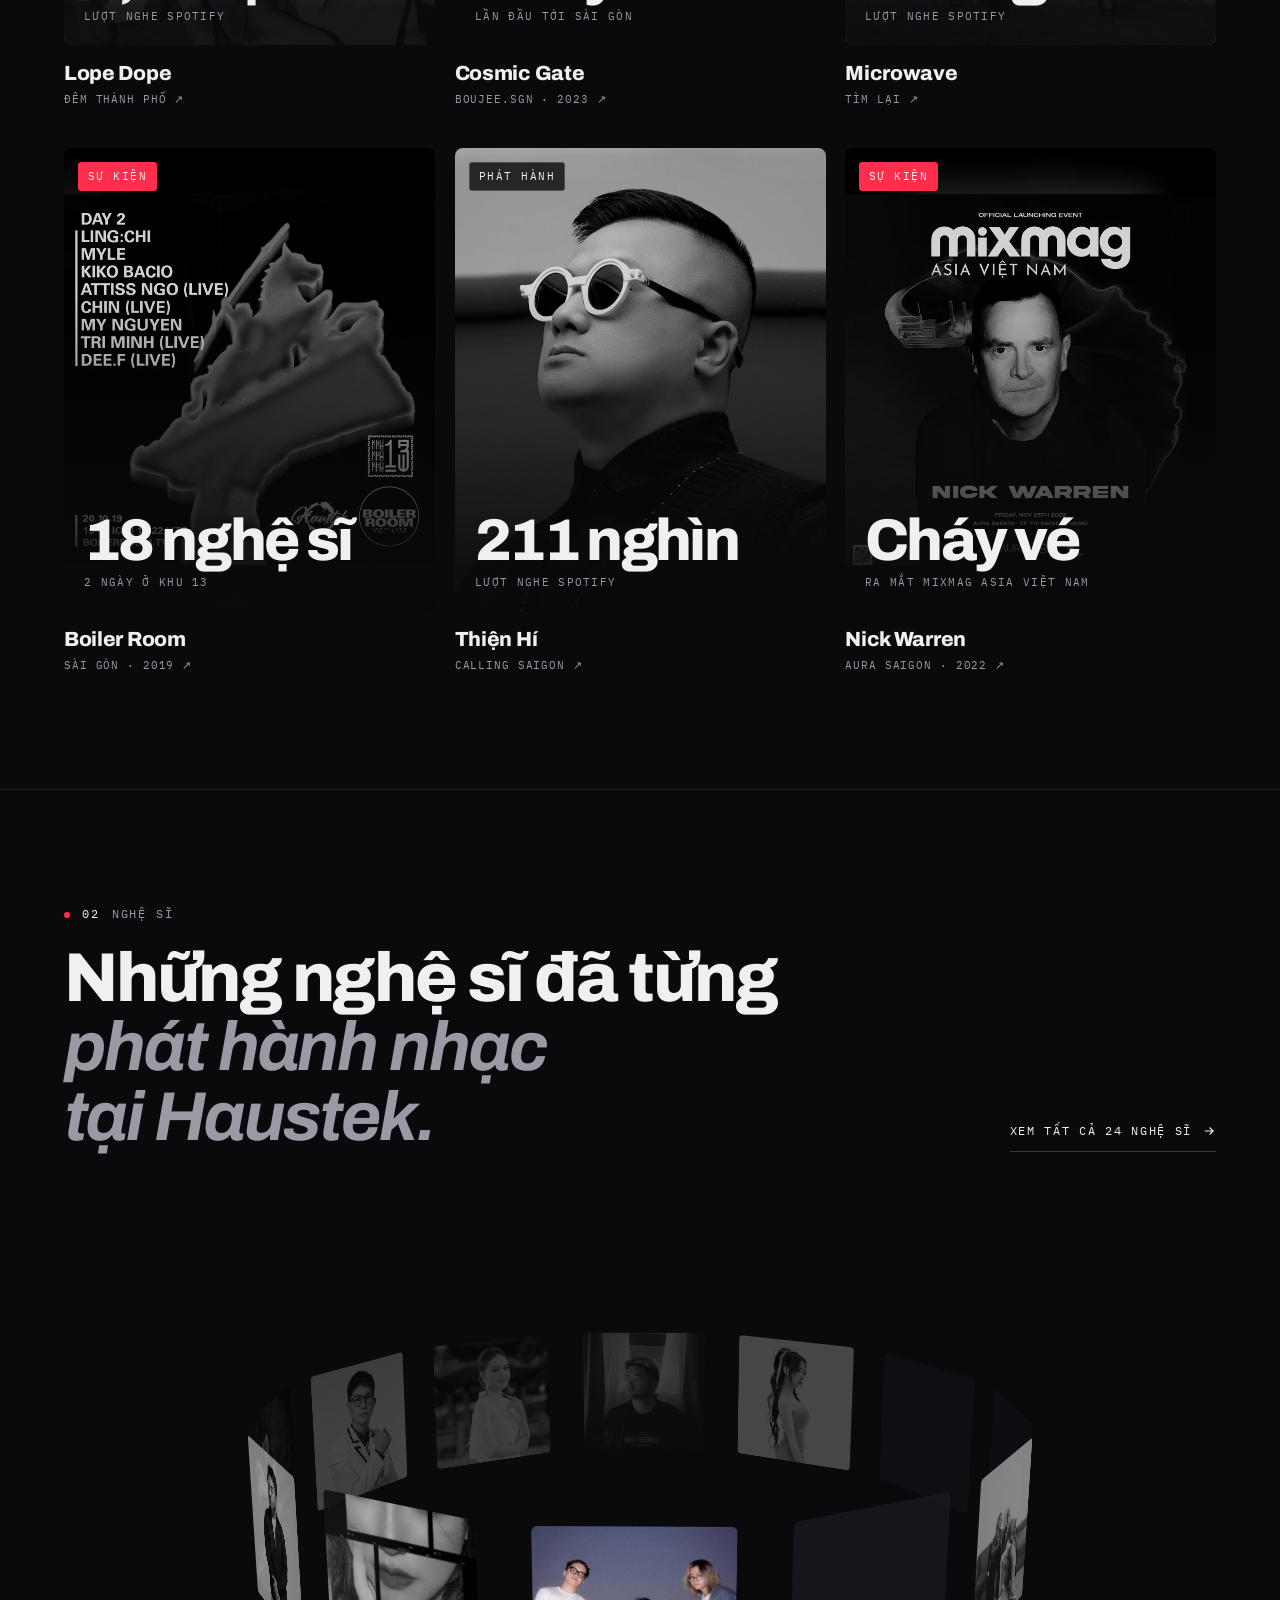
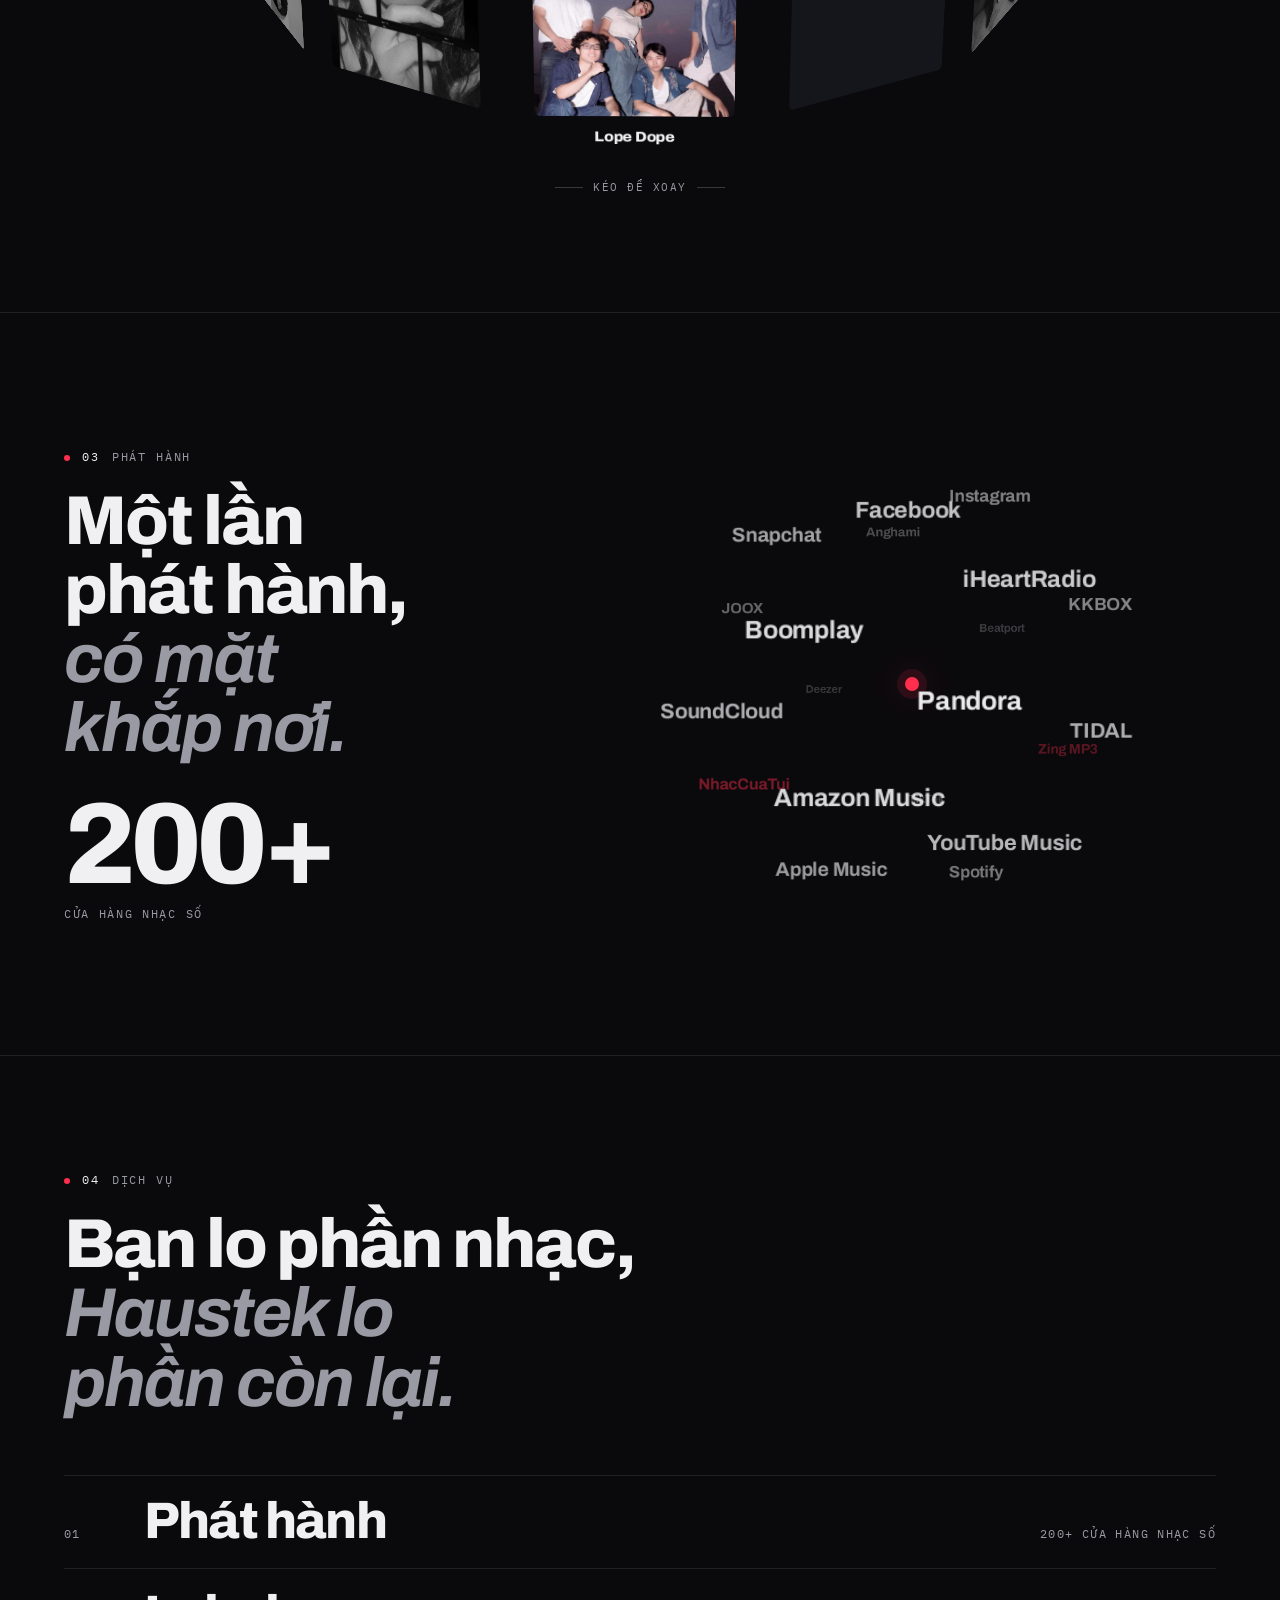
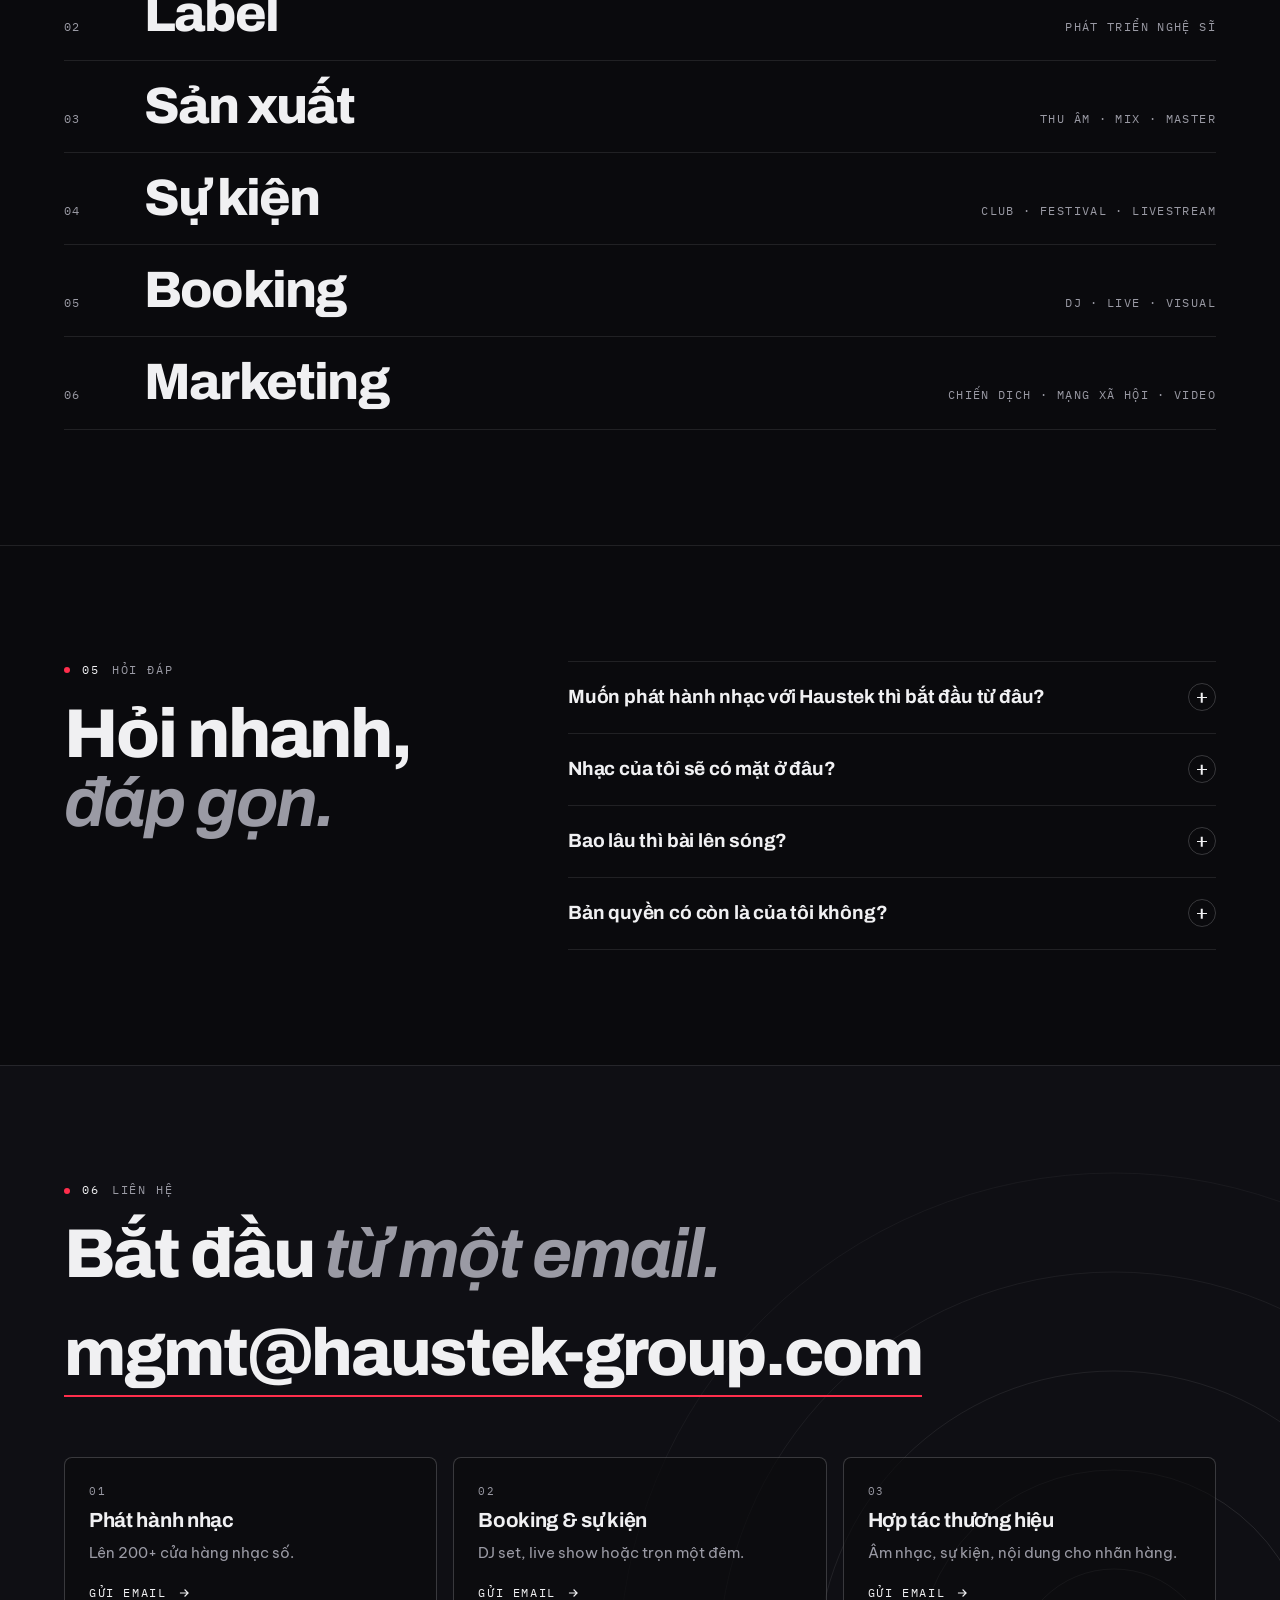
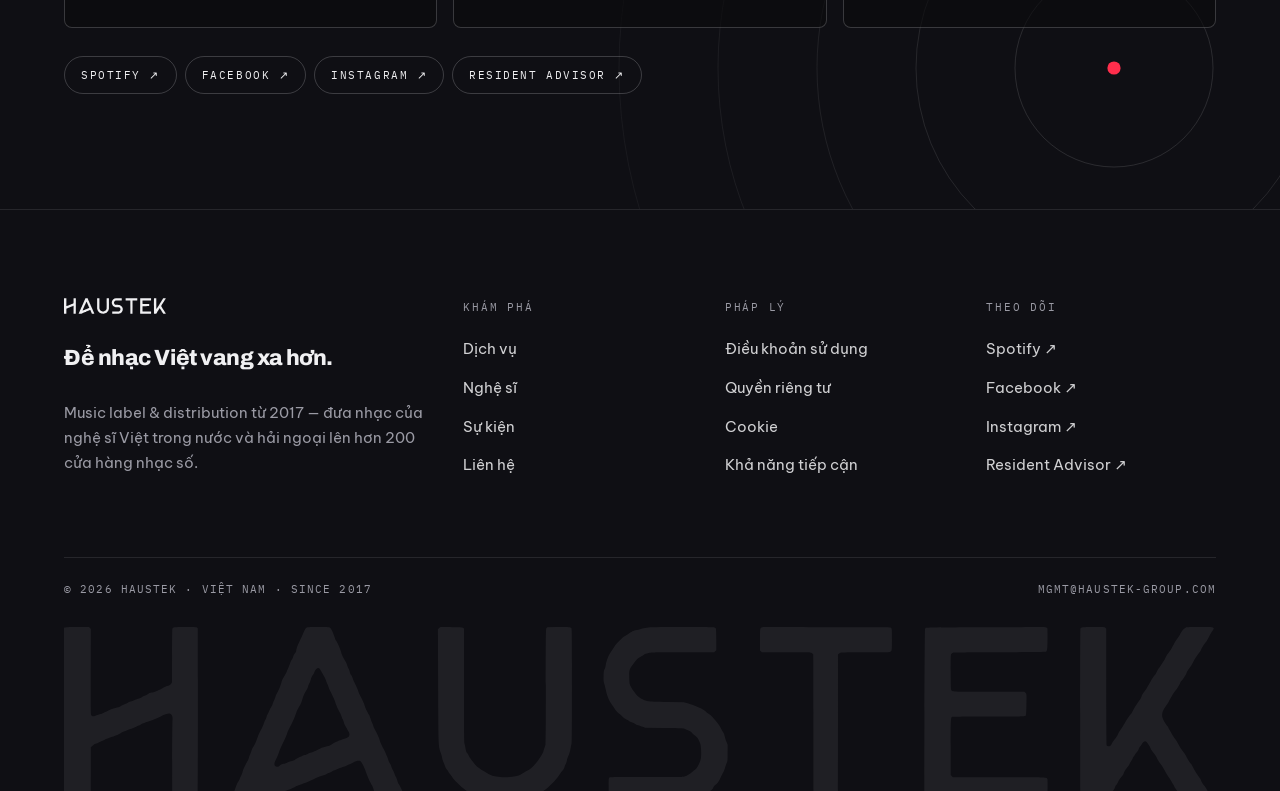
==== commit 7ba48768: "Thiện Hí: đổi bài tiêu biểu sang Calling Saigon Bài mới là Calling Saigon của Alex M.O.R.P.H. và Thi" ====
--- a/index.html
+++ b/index.html
@@ -328,9 +328,9 @@
         <span class="cv"><span class="cv-img"><img class="duo" src="/events/boiler-room.webp" alt="Boiler Room Hồ Chí Minh" width="720" height="900" loading="lazy" decoding="async"></span><span class="cv-tag ev" data-i18n="tg_ev">Sự kiện</span><span class="cv-num"><b data-i18n="c4n">18 nghệ sĩ</b><small data-i18n="c4u">2 ngày ở Khu 13</small></span></span>
         <h3>Boiler Room</h3><span class="cs-meta"><span data-i18n="c4m">Sài Gòn · 2019</span> ↗</span>
       </a>
-      <a class="case rv" data-artist="Thiện Hí" href="https://open.spotify.com/track/6rfaZP4OoIep5aGB26IALu" target="_blank" rel="noopener">
-        <span class="cv"><span class="cv-img"><img class="duo" src="/artists/thien-hi.webp" alt="Thiện Hí" width="800" height="800" loading="lazy" decoding="async"></span><span class="cv-tag" data-i18n="tg_rel">Phát hành</span><span class="cv-num"><b data-num>652 nghìn</b><small data-i18n="c5u">lượt nghe Spotify</small></span></span>
-        <h3>Thiện Hí</h3><span class="cs-meta"><span data-track>Đành Thôi Xa Cách</span> ↗</span>
+      <a class="case rv" data-artist="Thiện Hí" href="https://open.spotify.com/track/06BD3Yl1K3U84KB8yPdWBd" target="_blank" rel="noopener">
+        <span class="cv"><span class="cv-img"><img class="duo" src="/artists/thien-hi.webp" alt="Thiện Hí" width="800" height="800" loading="lazy" decoding="async"></span><span class="cv-tag" data-i18n="tg_rel">Phát hành</span><span class="cv-num"><b data-num>211 nghìn</b><small data-i18n="c5u">lượt nghe Spotify</small></span></span>
+        <h3>Thiện Hí</h3><span class="cs-meta"><span data-track>Calling Saigon</span> ↗</span>
       </a>
       <a class="case rv" href="https://ra.co/events/1592369" target="_blank" rel="noopener">
         <span class="cv"><span class="cv-img"><img class="duo" src="/events/nick-warren.webp" alt="Nick Warren — đêm ra mắt Mixmag Asia Việt Nam" width="720" height="900" loading="lazy" decoding="async"></span><span class="cv-tag ev" data-i18n="tg_ev">Sự kiện</span><span class="cv-num"><b data-i18n="c6n">Cháy vé</b><small data-i18n="c6u">Ra mắt Mixmag Asia Việt Nam</small></span></span>
@@ -356,9 +356,9 @@
       <div class="ring-stage">
         <a class="ring-item" href="/artists"><span class="ph"><img class="duo" src="/artists/lope-dope.webp" srcset="/artists/600/lope-dope.webp 600w, /artists/lope-dope.webp 800w" sizes="(min-width:740px) 27vw, 150px" alt="Lope Dope" width="800" height="800" loading="lazy" decoding="async"></span><span class="nm">Lope Dope</span></a>
         <a class="ring-item" href="/artists"><span class="ph"><img class="duo" src="/artists/microwave.webp" srcset="/artists/600/microwave.webp 600w, /artists/microwave.webp 800w" sizes="(min-width:740px) 27vw, 150px" alt="Microwave" width="800" height="800" loading="lazy" decoding="async"></span><span class="nm">Microwave</span></a>
-        <a class="ring-item" href="/artists"><span class="ph"><img class="duo" src="/artists/thien-hi.webp" srcset="/artists/600/thien-hi.webp 600w, /artists/thien-hi.webp 800w" sizes="(min-width:740px) 27vw, 150px" alt="Thiện Hí" width="800" height="800" loading="lazy" decoding="async"></span><span class="nm">Thiện Hí</span></a>
         <a class="ring-item" href="/artists"><span class="ph"><img class="duo" src="/artists/nae-delay.webp" srcset="/artists/600/nae-delay.webp 600w, /artists/nae-delay.webp 800w" sizes="(min-width:740px) 27vw, 150px" alt="nae &amp; de'lay" width="800" height="800" loading="lazy" decoding="async"></span><span class="nm">nae &amp; de'lay</span></a>
         <a class="ring-item" href="/artists"><span class="ph"><img class="duo" src="/artists/tri-minh.webp" srcset="/artists/600/tri-minh.webp 600w, /artists/tri-minh.webp 800w" sizes="(min-width:740px) 27vw, 150px" alt="Trí Minh" width="800" height="800" loading="lazy" decoding="async"></span><span class="nm">Trí Minh</span></a>
+        <a class="ring-item" href="/artists"><span class="ph"><img class="duo" src="/artists/thien-hi.webp" srcset="/artists/600/thien-hi.webp 600w, /artists/thien-hi.webp 800w" sizes="(min-width:740px) 27vw, 150px" alt="Thiện Hí" width="800" height="800" loading="lazy" decoding="async"></span><span class="nm">Thiện Hí</span></a>
         <a class="ring-item" href="/artists"><span class="ph"><img class="duo" src="/artists/jesilyn.webp" srcset="/artists/600/jesilyn.webp 600w, /artists/jesilyn.webp 800w" sizes="(min-width:740px) 27vw, 150px" alt="JesiLyn" width="800" height="800" loading="lazy" decoding="async"></span><span class="nm">JesiLyn</span></a>
         <a class="ring-item" href="/artists"><span class="ph"><img class="duo" src="/artists/beebb.webp" srcset="/artists/600/beebb.webp 600w, /artists/beebb.webp 800w" sizes="(min-width:740px) 27vw, 150px" alt="BeeBB" width="800" height="800" loading="lazy" decoding="async"></span><span class="nm">BeeBB</span></a>
         <a class="ring-item" href="/artists"><span class="ph"><img class="duo" src="/artists/ha-quynh-nhu.webp" srcset="/artists/600/ha-quynh-nhu.webp 600w, /artists/ha-quynh-nhu.webp 800w" sizes="(min-width:740px) 27vw, 150px" alt="Hà Quỳnh Như" width="800" height="800" loading="lazy" decoding="async"></span><span class="nm">Hà Quỳnh Như</span></a>
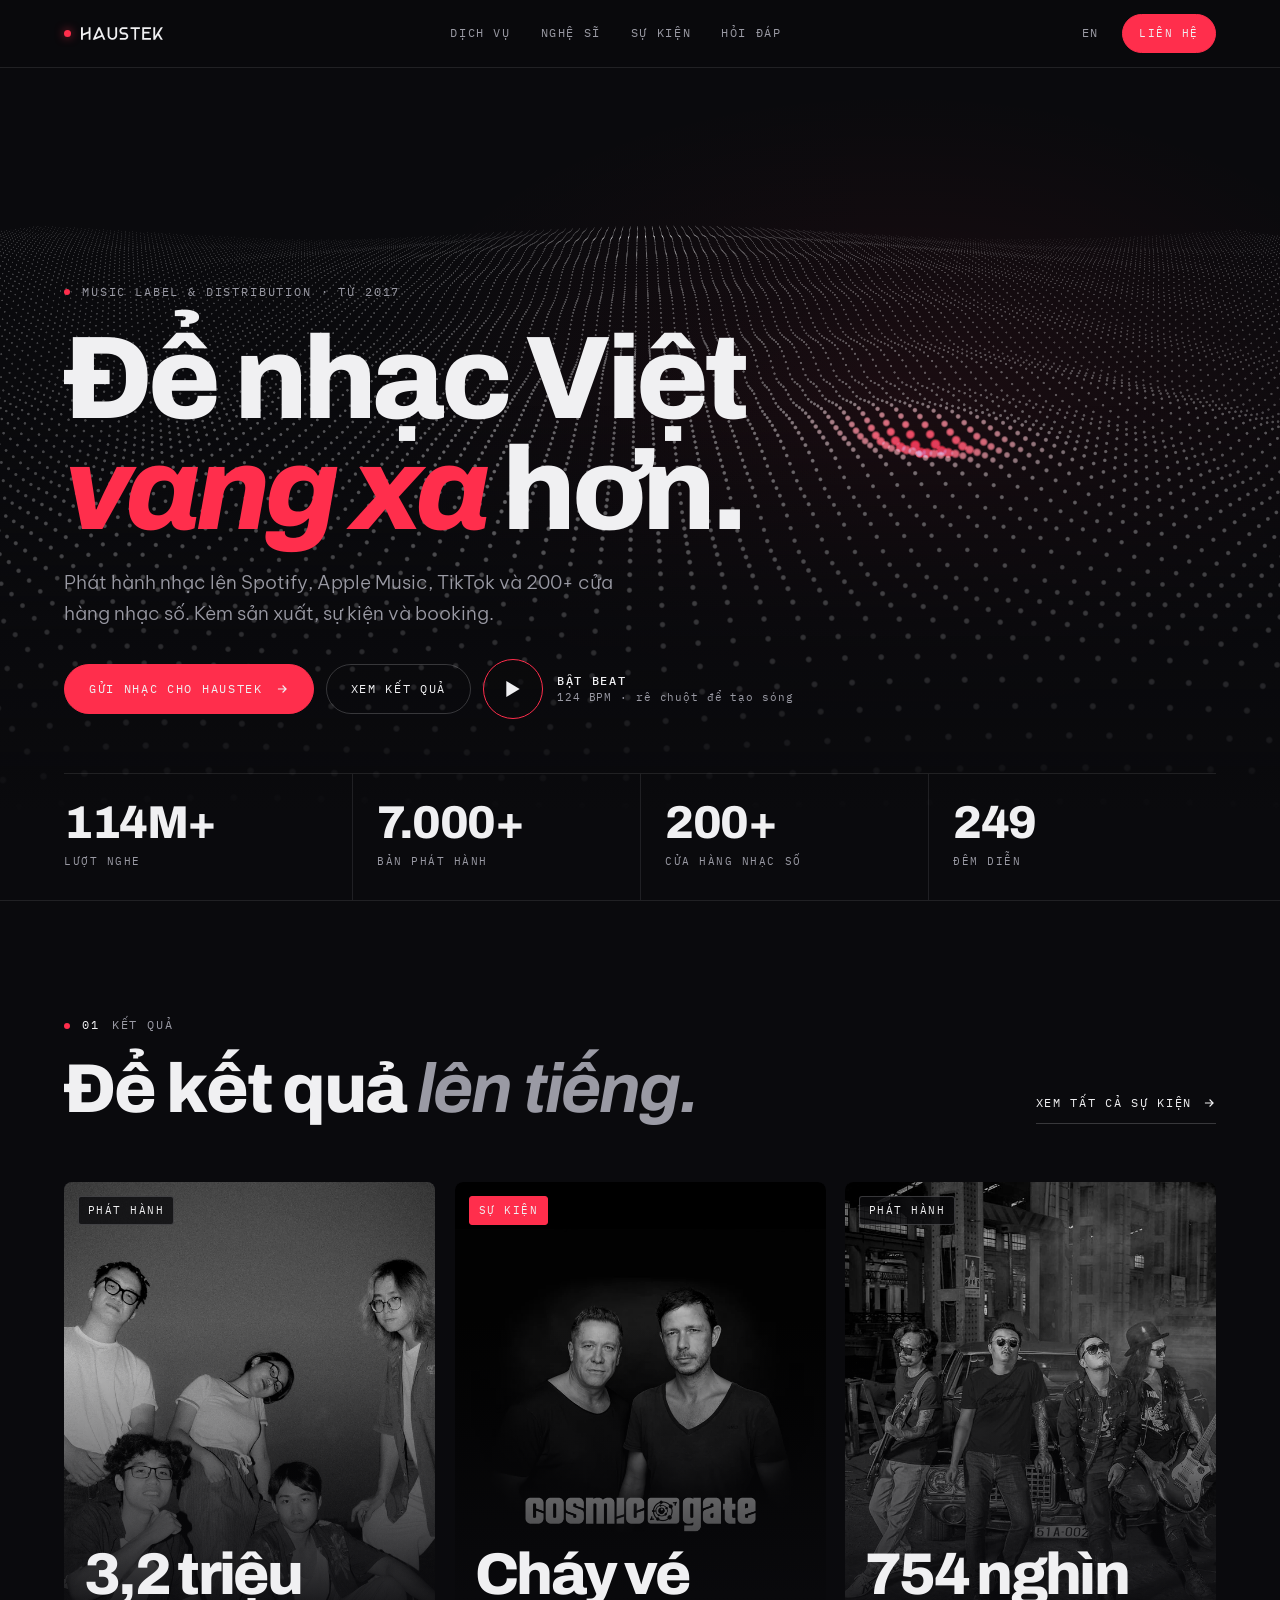
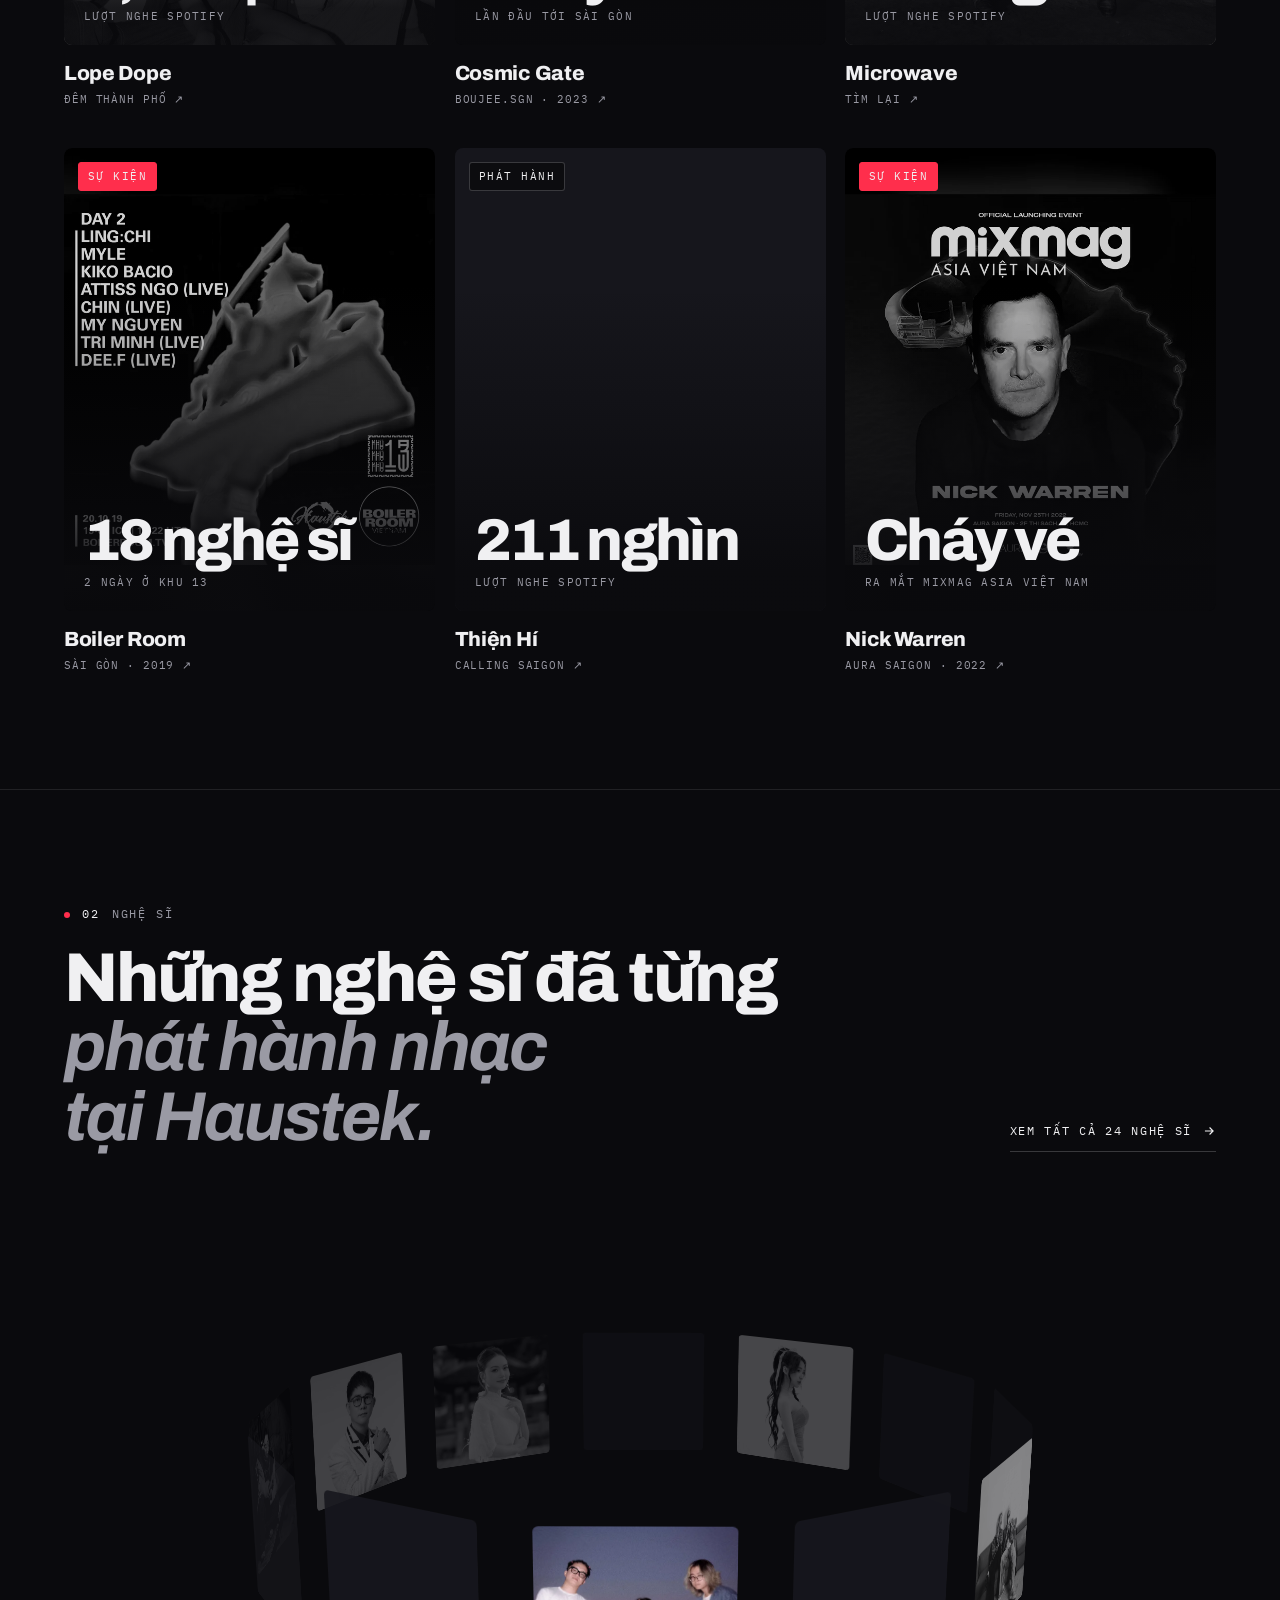
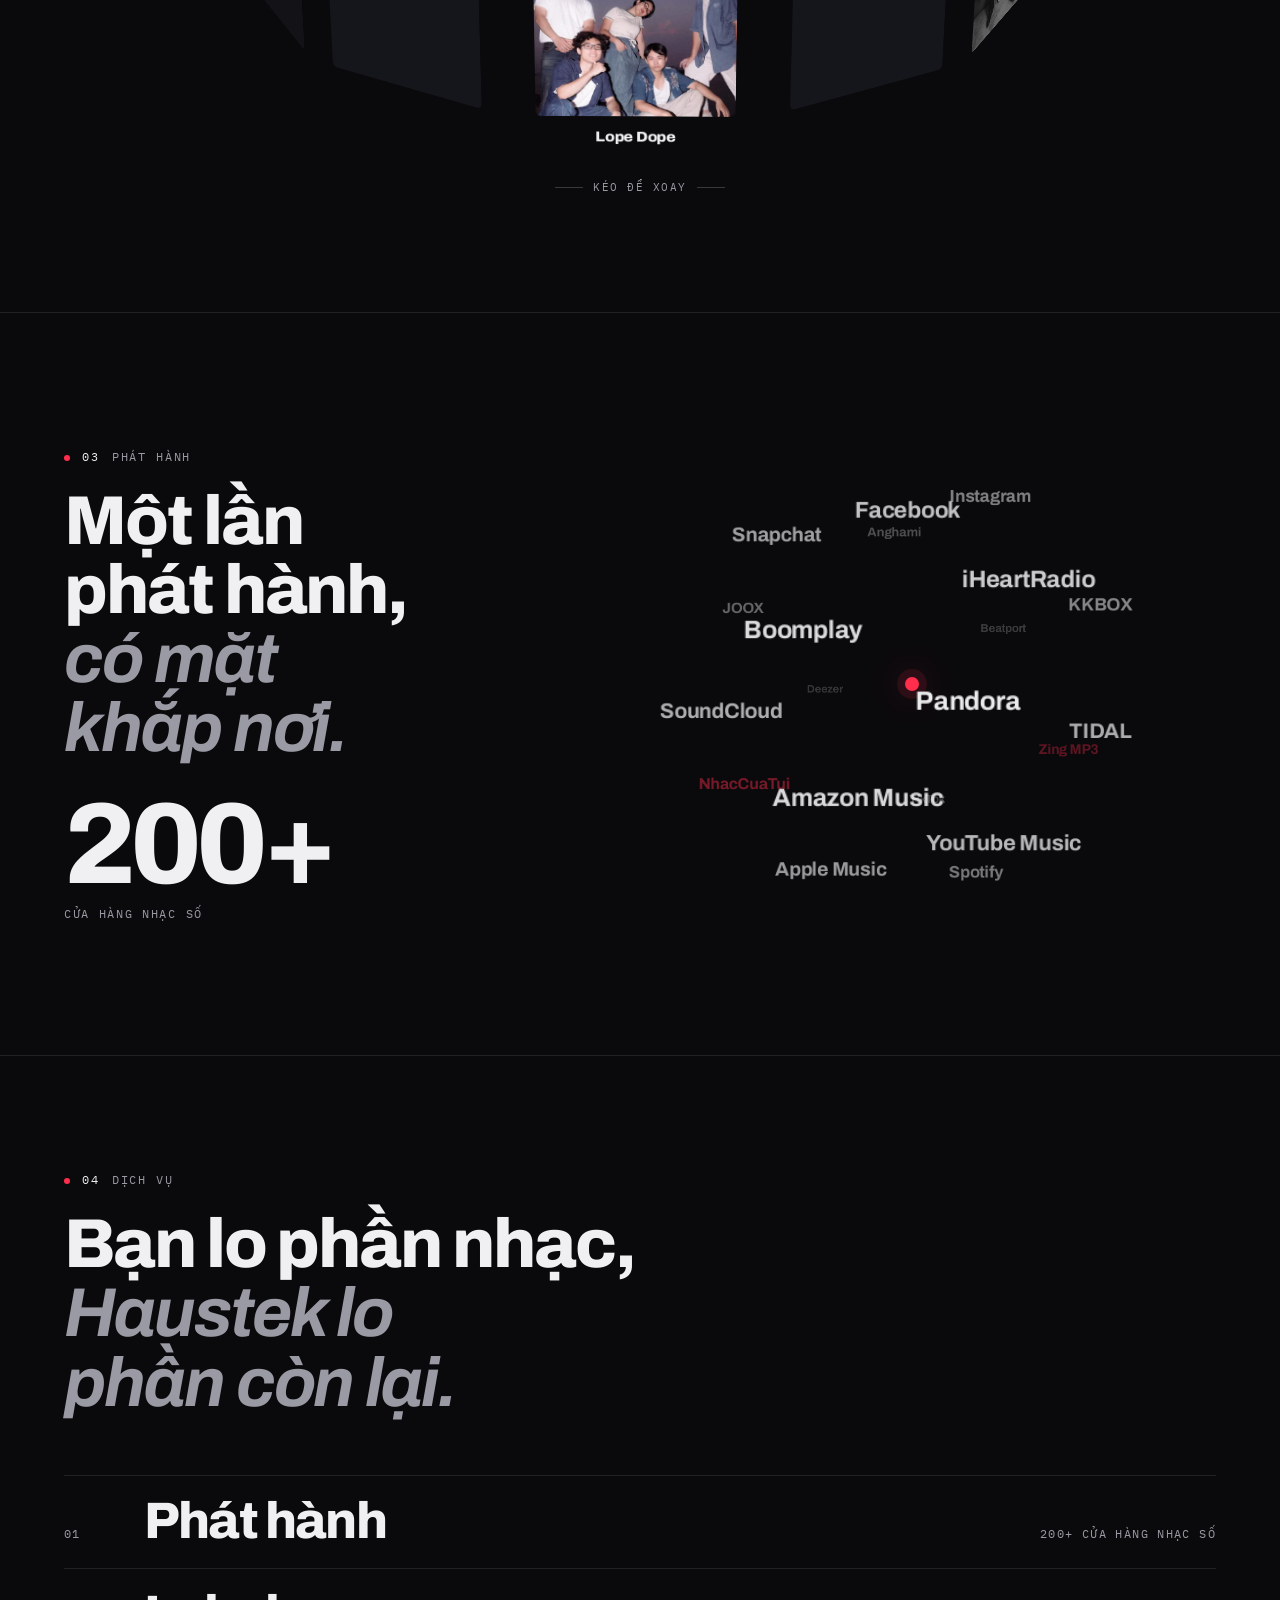
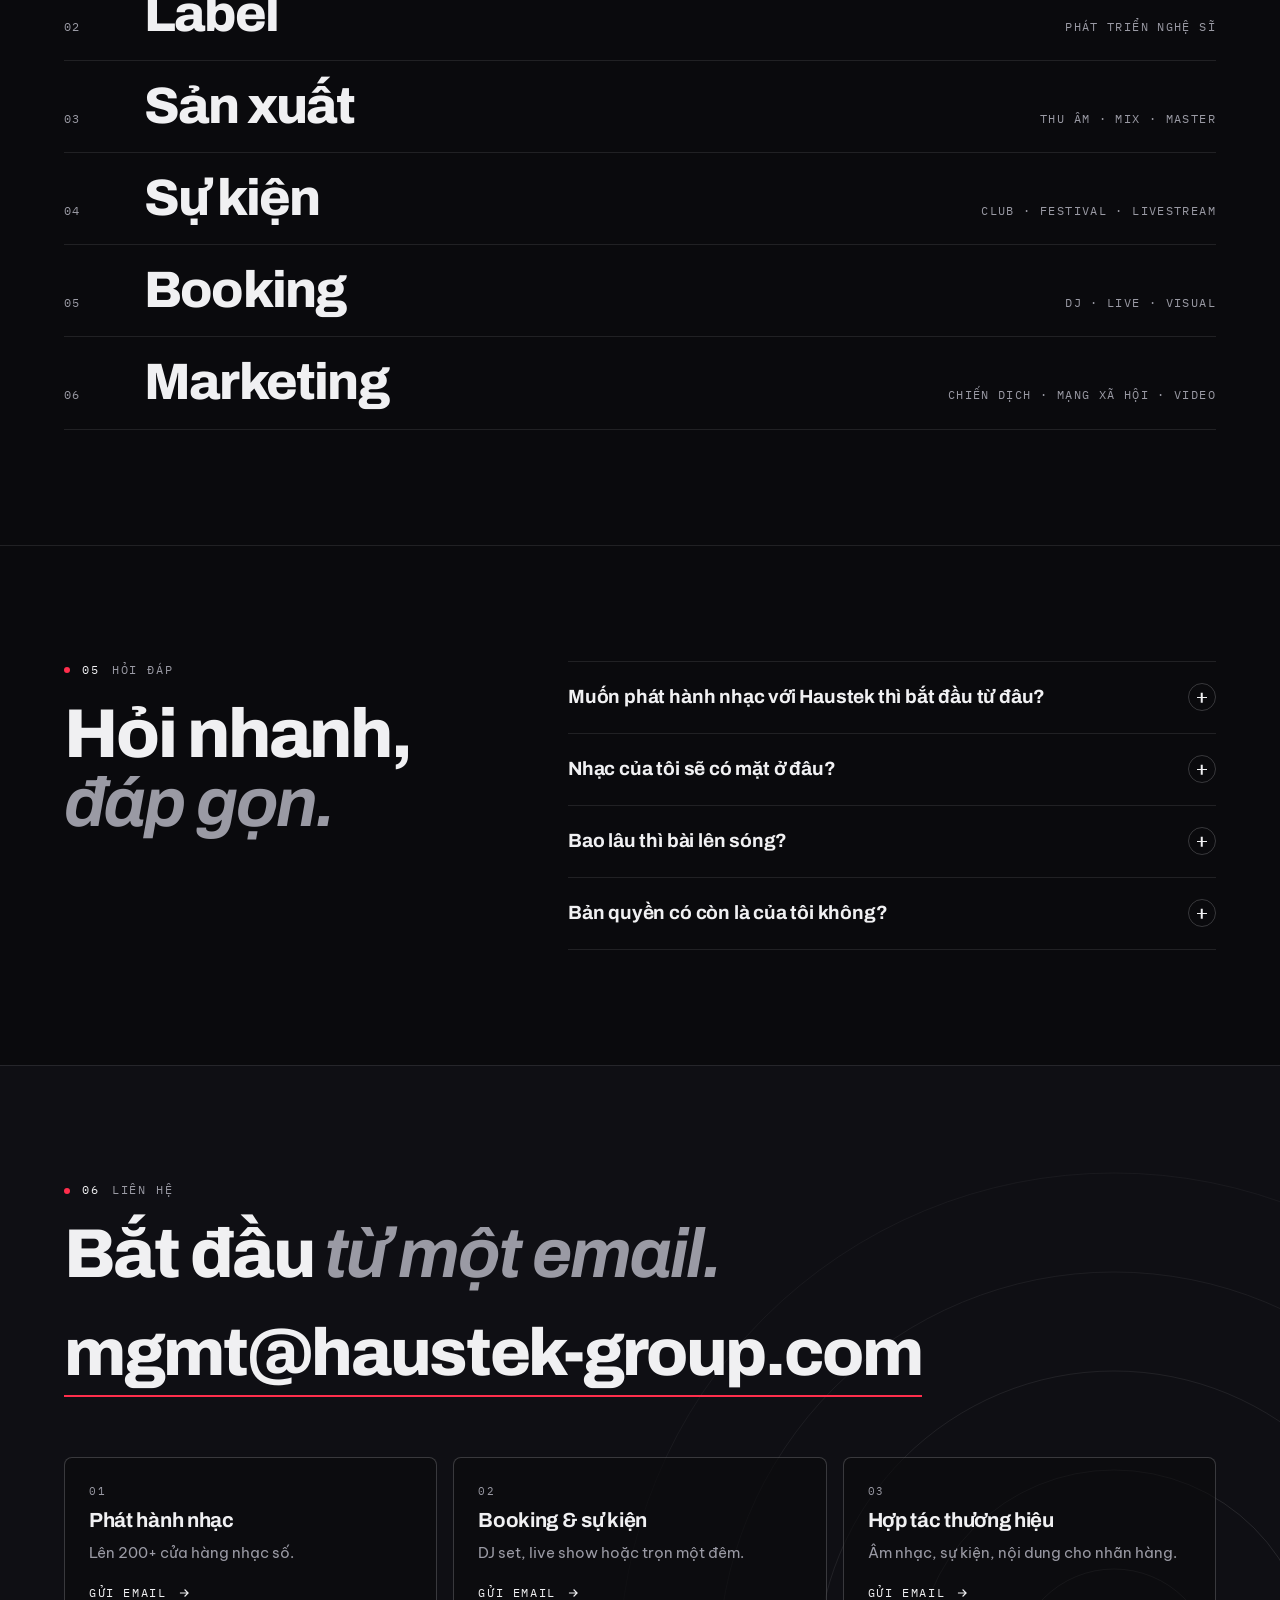
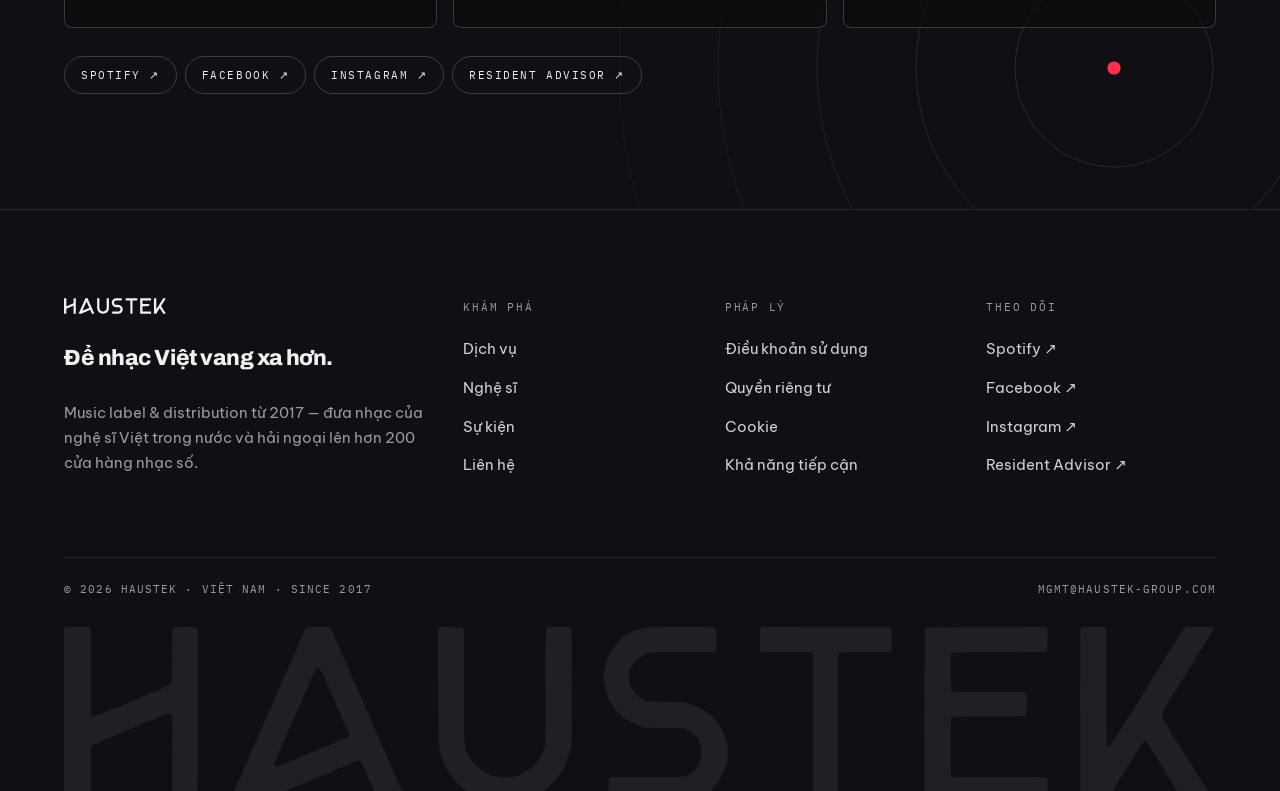
==== commit 0ab790b1: "Trang chủ rõ hơn cho người mới, thêm dữ liệu cho Google và AI - Đầu trang chủ: thêm một dòng nói rõ " ====
--- a/index.html
+++ b/index.html
@@ -38,7 +38,8 @@
   "@graph": [
     { "@type": "Organization", "@id": "https://haustek-group.com/#org", "name": "Haustek", "url": "https://haustek-group.com/", "email": "mgmt@haustek-group.com", "foundingDate": "2017", "foundingLocation": {"@type":"Place","name":"Vietnam"}, "description": "Music label & distribution — sự kiện, sản xuất, phát hành, quảng bá và tư vấn chiến lược cho âm nhạc, từ 2017.", "sameAs": ["https://www.facebook.com/haustek.agency","https://www.instagram.com/haustek.agency","https://open.spotify.com/artist/1jiigt5sMZ62es2sH1UwYU","https://ra.co/promoters/73233"] },
     { "@type": "WebSite", "@id": "https://haustek-group.com/#website", "url": "https://haustek-group.com/", "name": "Haustek", "inLanguage": "vi", "publisher": {"@id":"https://haustek-group.com/#org"} },
-    { "@type": "MusicGroup", "name": "Haustek", "url": "https://haustek-group.com/", "genre": ["Electronic","Techno","House","Ambient"], "foundingDate": "2017" }
+    { "@type": "MusicGroup", "name": "Haustek", "url": "https://haustek-group.com/", "genre": ["Electronic","Techno","House","Ambient"], "foundingDate": "2017" },
+    {"@type": "FAQPage", "@id": "https://haustek-group.com/#faq", "url": "https://haustek-group.com/", "inLanguage": "vi", "mainEntity": [{"@type": "Question", "name": "Muốn phát hành nhạc với Haustek thì bắt đầu từ đâu?", "acceptedAnswer": {"@type": "Answer", "text": "Gửi link nghe thử và vài dòng về bạn tới mgmt@haustek-group.com. Bài nào gửi tới, chúng tôi cũng nghe."}}, {"@type": "Question", "name": "Nhạc của tôi sẽ có mặt ở đâu?", "acceptedAnswer": {"@type": "Answer", "text": "Spotify, Apple Music, TikTok, YouTube Music, NhacCuaTui, Zing MP3 và hơn 200 cửa hàng nhạc số khác."}}, {"@type": "Question", "name": "Bao lâu thì bài lên sóng?", "acceptedAnswer": {"@type": "Answer", "text": "Thường 1–2 tuần, gấp thì 24–36 giờ. Muốn được đề xuất vào playlist thì nên gửi trước 3–4 tuần."}}, {"@type": "Question", "name": "Bản quyền có còn là của tôi không?", "acceptedAnswer": {"@type": "Answer", "text": "Còn. Bài vẫn là của bạn. Tỷ lệ chia doanh thu được thống nhất rõ trước khi phát hành."}}]}
   ]
 }
 </script>
@@ -78,6 +79,8 @@
 .hero-in{position:relative;z-index:1;pointer-events:none}
 .hero-in a,.hero-in button{pointer-events:auto}
 .hero h1{margin:22px 0 22px;max-width:11ch}
+/* một dòng nói rõ Haustek làm gì — người mới vào hiểu ngay trong vài giây */
+.hero-sub{margin:0;max-width:46ch}
 .hero-cta{display:flex;flex-wrap:wrap;align-items:center;gap:12px;margin-top:30px}
 .hero-in>*{animation:rise .8s var(--ease) both}
 .hero-in>:nth-child(2){animation-delay:.08s}
@@ -279,8 +282,9 @@
   <div class="wrap hero-in">
     <p class="label" data-i18n="hero_k">Music label &amp; distribution · từ 2017</p>
     <h1 data-i18n="h1"><span class="ln">Để nhạc Việt</span> <span class="ln"><em>vang xa</em> hơn.</span></h1>
+    <p class="lead hero-sub" data-i18n="hero_sub">Phát hành nhạc lên Spotify, Apple Music, TikTok và 200+ cửa hàng nhạc số. Kèm sản xuất, sự kiện và booking.</p>
     <div class="hero-cta">
-      <a class="btn btn-red" href="#contact"><span data-i18n="cta_work">Liên hệ hợp tác</span><svg viewBox="0 0 24 24" fill="none" stroke="currentColor" stroke-width="2" aria-hidden="true"><path d="M5 12h14M13 6l6 6-6 6"/></svg></a>
+      <a class="btn btn-red" href="mailto:mgmt@haustek-group.com?subject=%5BPH%C3%81T%20H%C3%80NH%5D%20"><span data-i18n="cta_work">Gửi nhạc cho Haustek</span><svg viewBox="0 0 24 24" fill="none" stroke="currentColor" stroke-width="2" aria-hidden="true"><path d="M5 12h14M13 6l6 6-6 6"/></svg></a>
       <a class="btn" href="#results" data-i18n="cta_results">Xem kết quả</a>
       <div class="beat-dock">
         <button class="beat" id="beatBtn" type="button" aria-pressed="false" aria-label="Bật beat"><svg viewBox="0 0 10 12" aria-hidden="true"><path id="beatIco" d="M0 0l10 6L0 12z"/></svg></button>
@@ -540,7 +544,8 @@
     _desc:"Haustek — music label & distribution từ 2017. Phát hành, sản xuất, sự kiện và booking. Đưa nhạc Việt lên Spotify, Apple Music, TikTok, NhacCuaTui, Zing MP3 và hơn 200 cửa hàng nhạc số.",
     hero_k:"Music label &amp; distribution · từ 2017",
     h1:'<span class="ln">Để nhạc Việt</span> <span class="ln"><em>vang xa</em> hơn.</span>',
-    cta_work:"Liên hệ hợp tác",cta_results:"Xem kết quả",
+    hero_sub:"Phát hành nhạc lên Spotify, Apple Music, TikTok và 200+ cửa hàng nhạc số. Kèm sản xuất, sự kiện và booking.",
+    cta_work:"Gửi nhạc cho Haustek",cta_results:"Xem kết quả",
     beat_on:"Bật beat",beat_off:"Tắt beat",beat_hint:"124 BPM · rê chuột để tạo sóng",beat_hint_t:"124 BPM · chạm để tạo sóng",beat_aria_on:"Bật beat",beat_aria_off:"Tắt beat",
     st_streams:"Lượt nghe",st_rel:"Bản phát hành",st_stores:"Cửa hàng nhạc số",st_nights:"Đêm diễn",
     rs_k:"Kết quả",
@@ -589,7 +594,8 @@
     _desc:"Haustek — music label & distribution since 2017. Releases, production, events and booking. Vietnamese music on Spotify, Apple Music, TikTok, NhacCuaTui, Zing MP3 and 200+ digital stores.",
     hero_k:"Music label &amp; distribution · since 2017",
     h1:'<span class="ln">Made in Vietnam.</span> <span class="ln"><em>Heard</em> worldwide.</span>',
-    cta_work:"Work with us",cta_results:"See the results",
+    hero_sub:"Releases on Spotify, Apple Music, TikTok and 200+ digital stores. Plus production, events and booking.",
+    cta_work:"Send us your music",cta_results:"See the results",
     beat_on:"Play the beat",beat_off:"Stop the beat",beat_hint:"124 BPM · move to make waves",beat_hint_t:"124 BPM · tap to make waves",beat_aria_on:"Play the beat",beat_aria_off:"Stop the beat",
     st_streams:"Streams",st_rel:"Releases",st_stores:"Digital stores",st_nights:"Nights",
     rs_k:"Results",
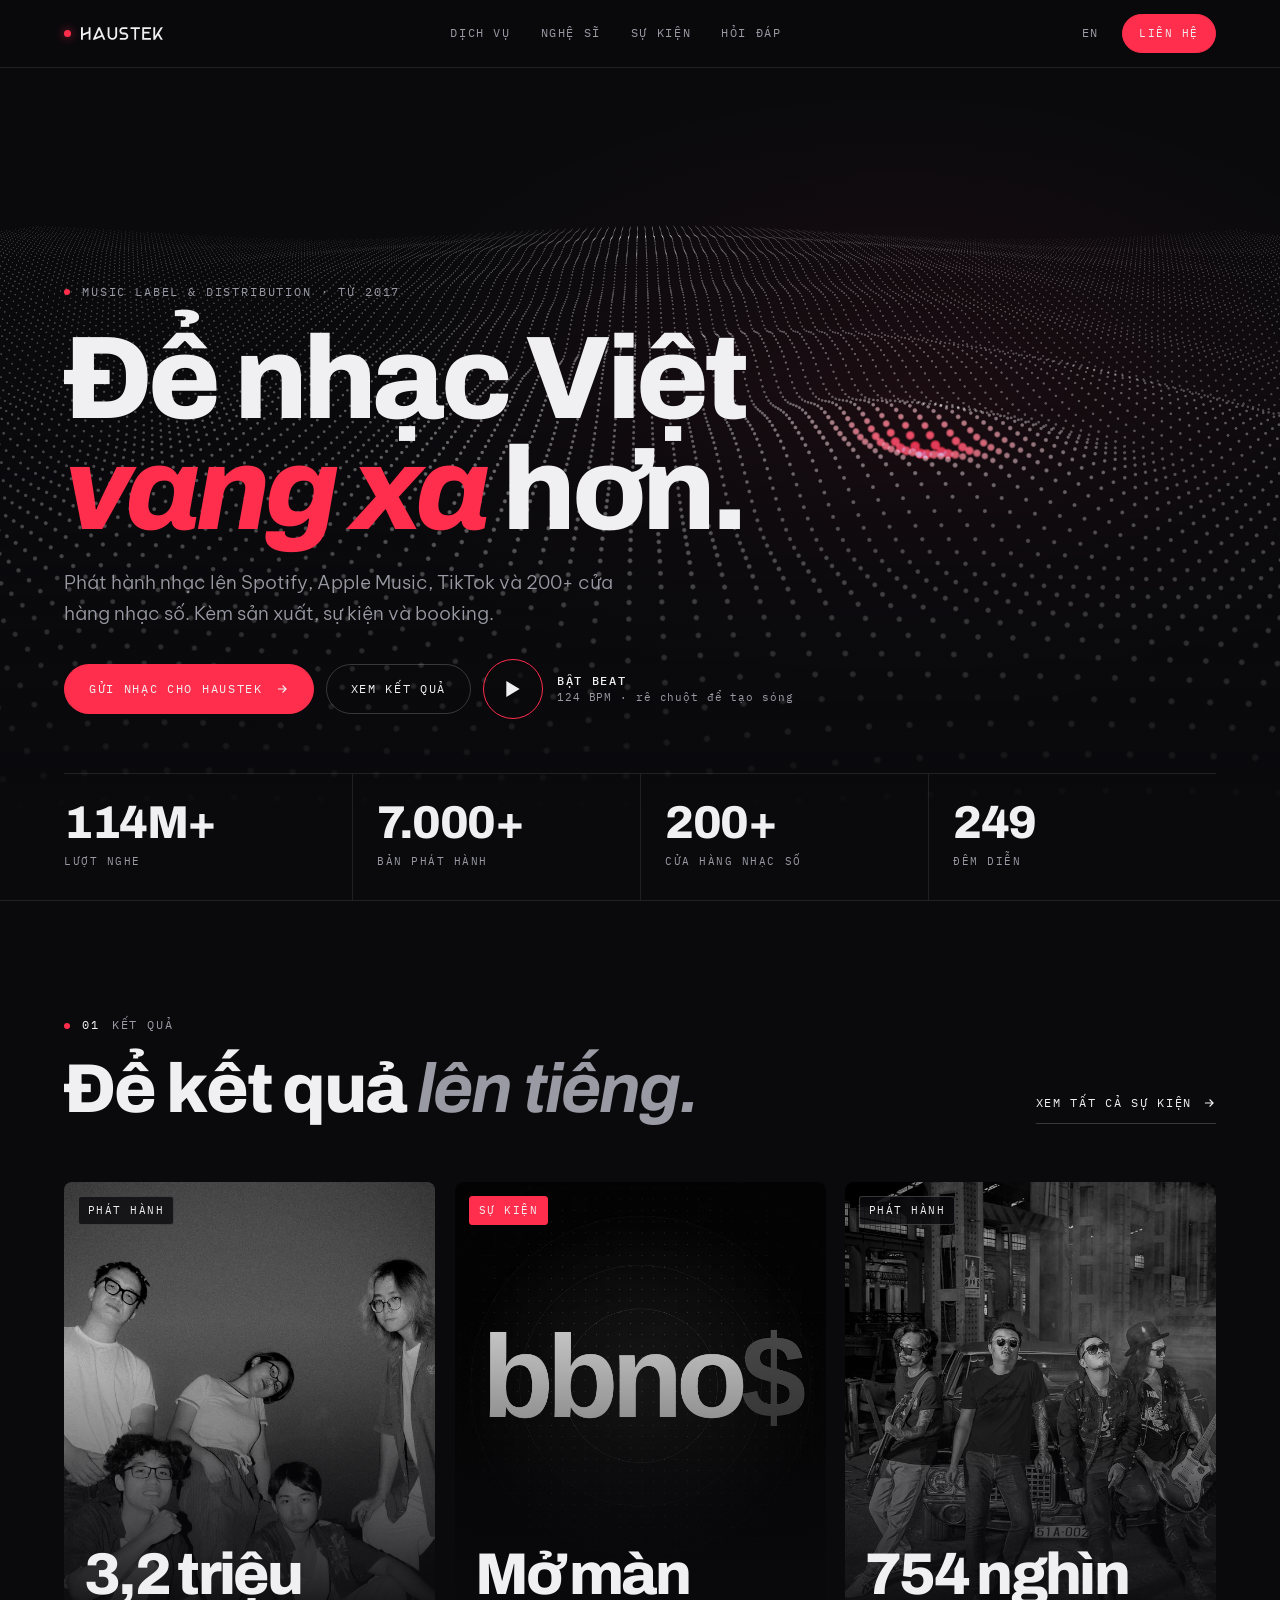
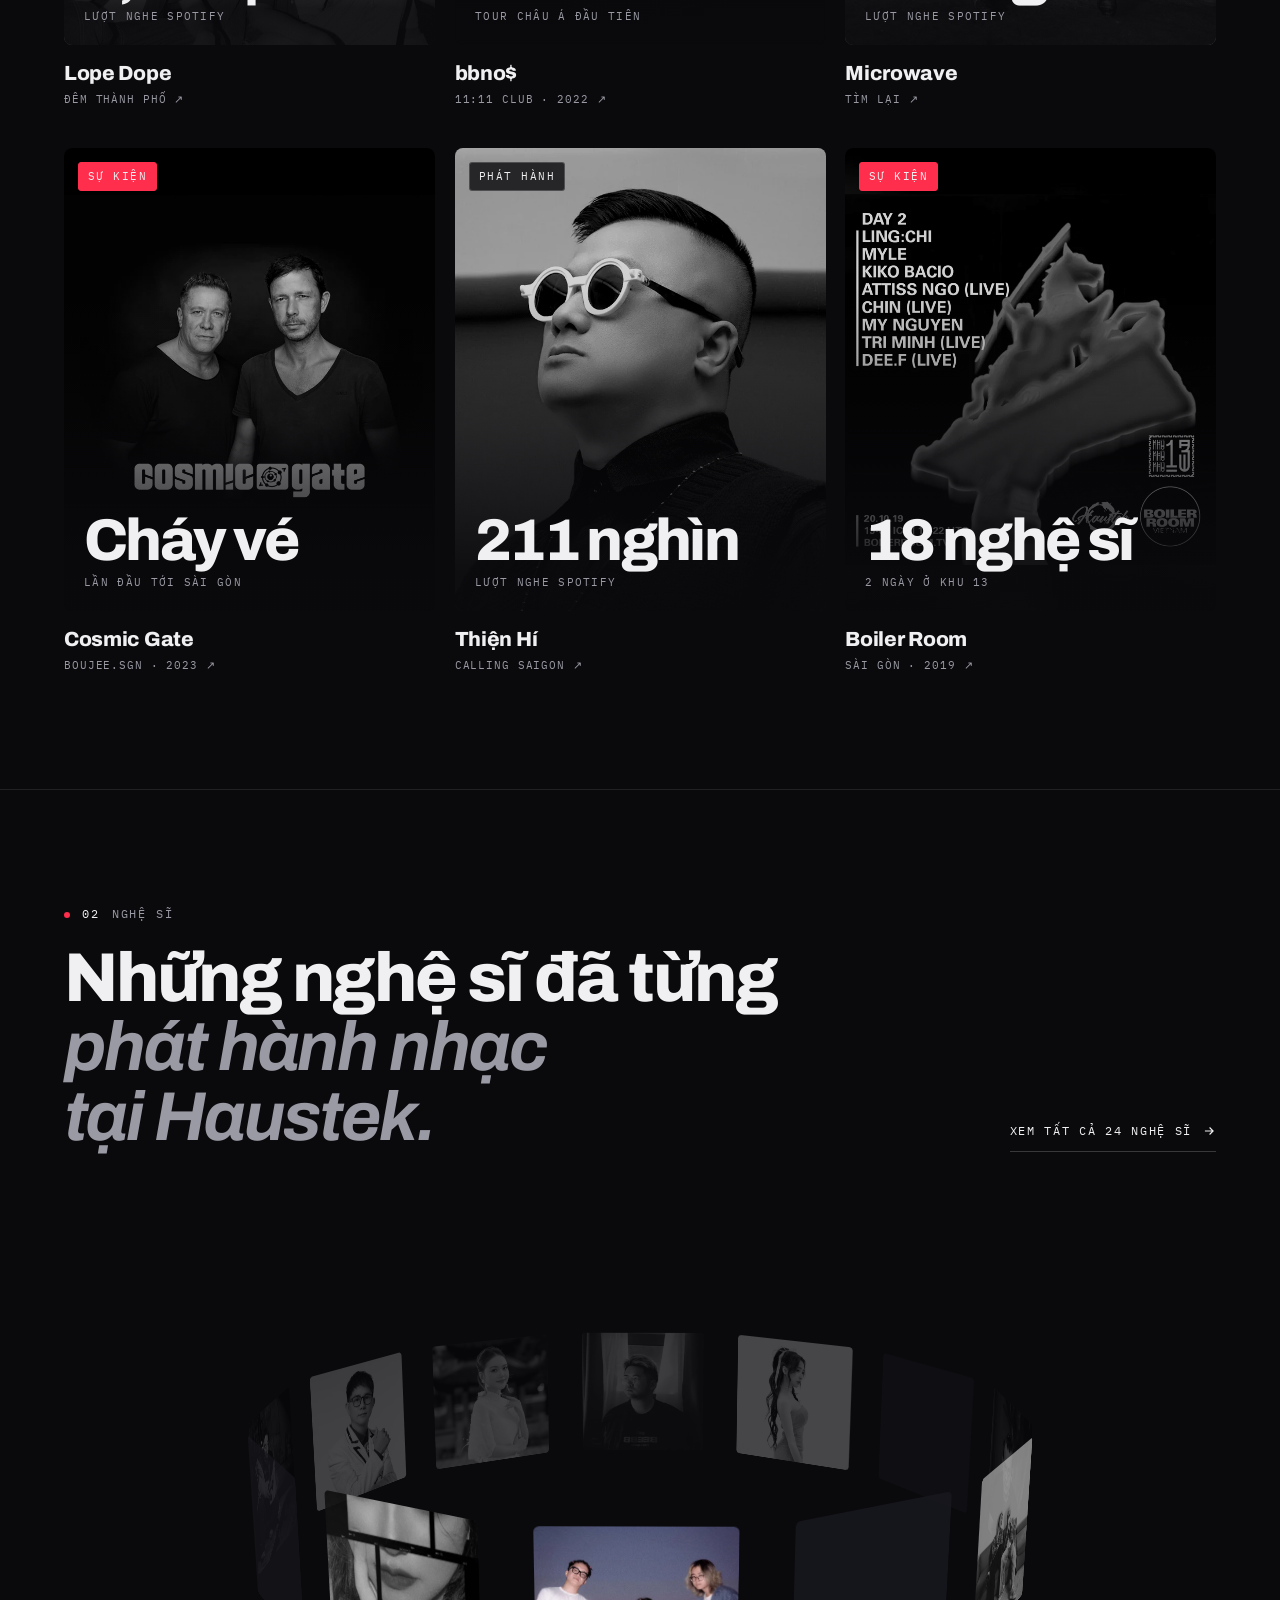
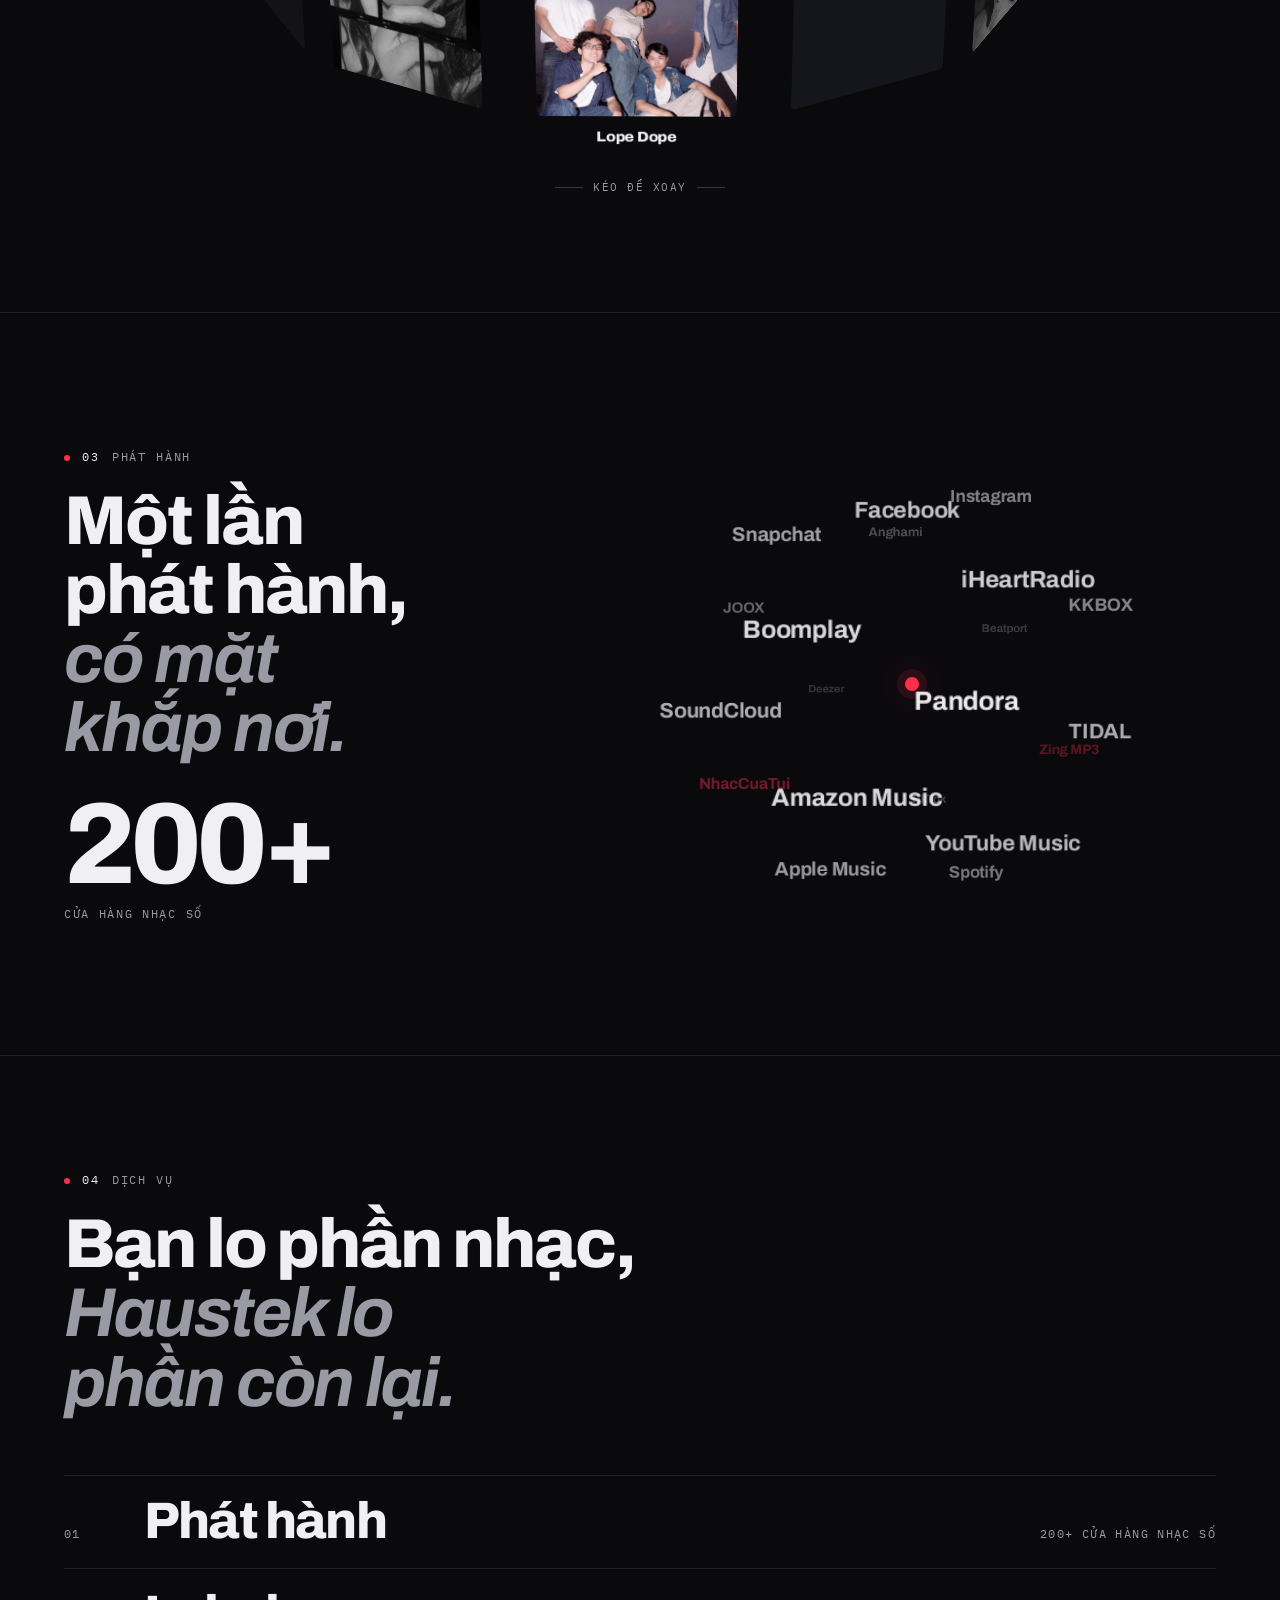
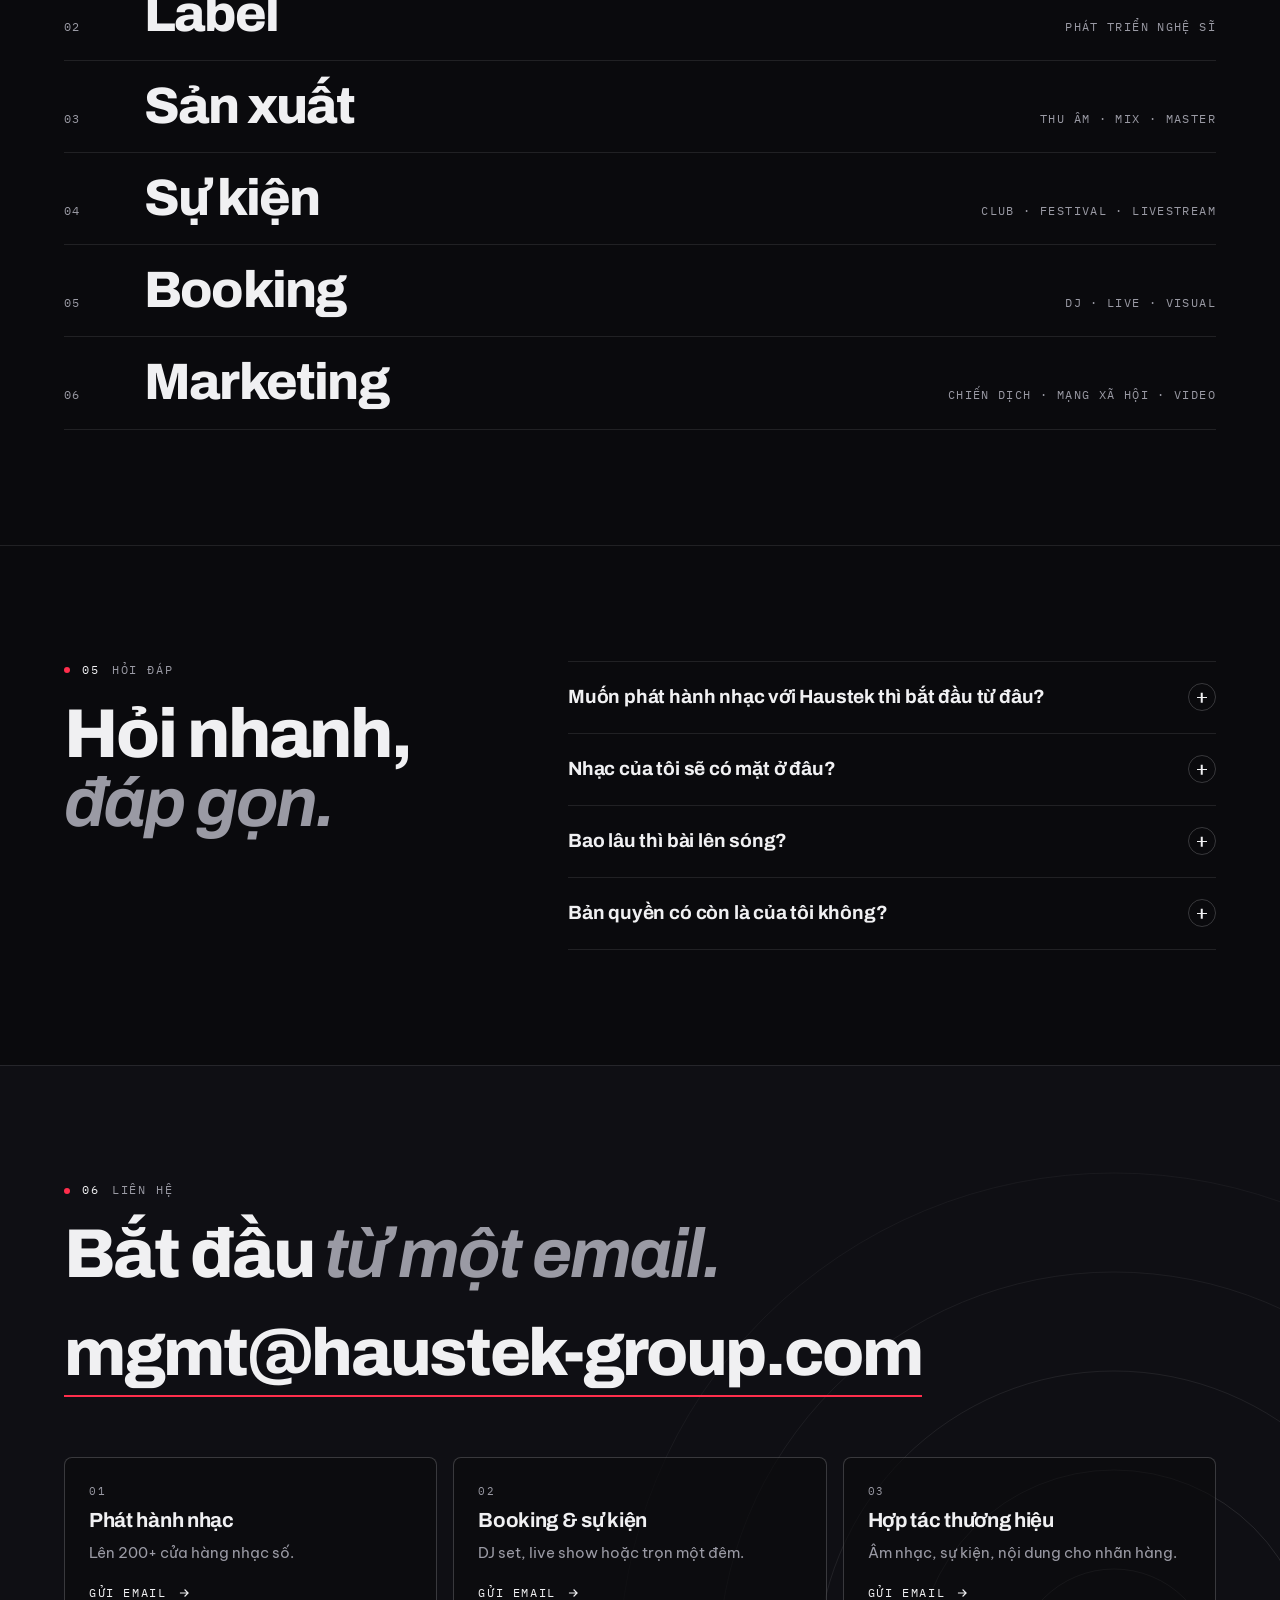
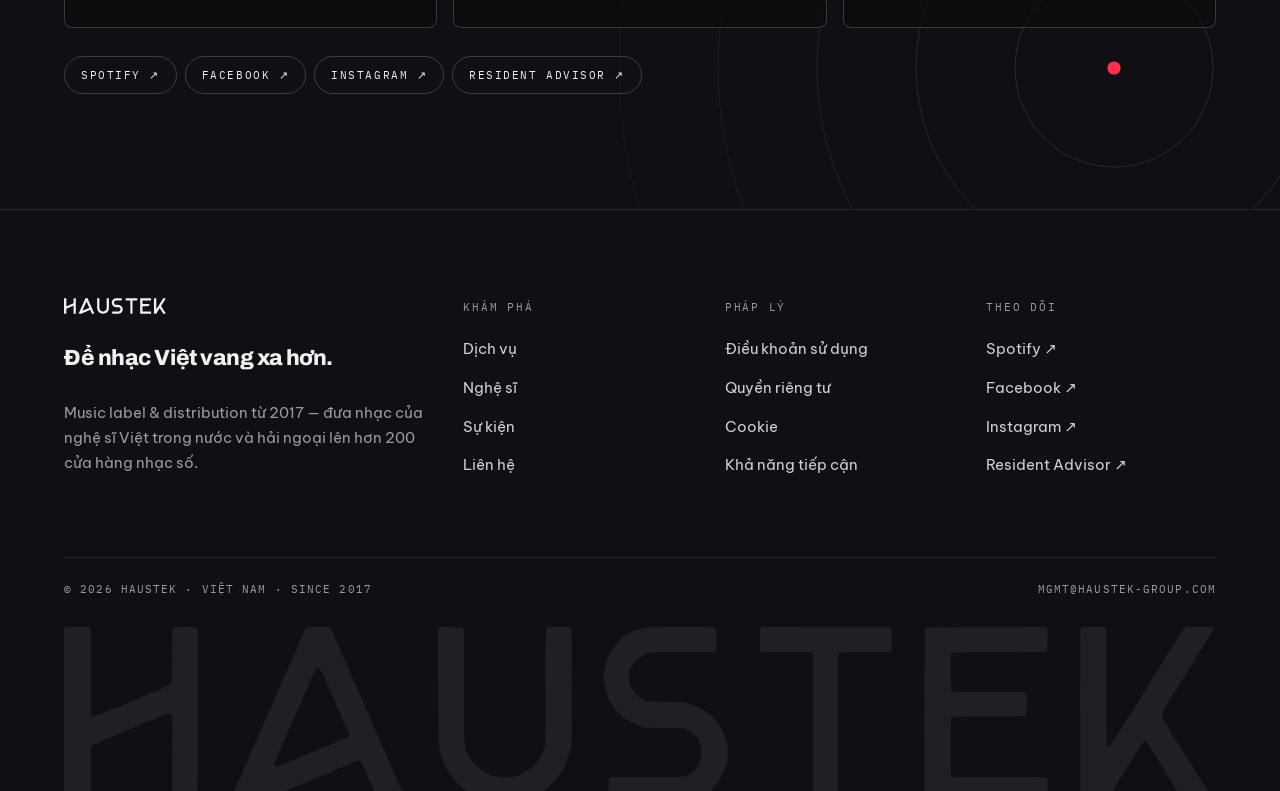
==== commit 71442ff2: "Thêm đêm bbno$ (11:11 Club, 06.10.2022) và đưa lên đầu - Trang Sự kiện: bbno$ đứng đầu đường hầm "Nh" ====
--- a/index.html
+++ b/index.html
@@ -305,7 +305,8 @@
 <!-- 01 · KẾT QUẢ — case thật, mỗi thẻ dẫn thẳng tới nguồn để khách tự kiểm
      chứng. Ba thẻ phát hành (data-artist) lấy tên bài và lượt nghe từ
      /assets/artists-data.js lúc tải trang — số trong HTML chỉ là bản dự
-     phòng khi máy tắt JS. Ba thẻ sự kiện lấy từ bảng ARCHIVE (events.html). -->
+     phòng khi máy tắt JS. Ba thẻ sự kiện: bbno$ (đêm nổi bật nhất, theo bài
+     NME), Cosmic Gate và Boiler Room (bảng ARCHIVE trong events.html). -->
 <section class="sec" id="results">
   <div class="wrap">
     <div class="head">
@@ -320,25 +321,25 @@
         <span class="cv"><span class="cv-img"><img class="duo" src="/artists/lope-dope.webp" alt="Lope Dope" width="800" height="800" loading="lazy" decoding="async"></span><span class="cv-tag" data-i18n="tg_rel">Phát hành</span><span class="cv-num"><b data-num>3,2 triệu</b><small data-i18n="c1u">lượt nghe Spotify</small></span></span>
         <h3>Lope Dope</h3><span class="cs-meta"><span data-track>Đêm Thành Phố</span> ↗</span>
       </a>
-      <a class="case rv" href="https://mixmag.asia/read/huyn-thoi-nhc-trance-cosmic-gate-ln-u-tien-chi-nhc-ti-sai-gon-trong-tour-din-asia-qung-ba-album-mi-mosaiik-2-vit-nam" target="_blank" rel="noopener">
-        <span class="cv"><span class="cv-img"><img class="duo" src="/events/cosmic-gate.webp" alt="Cosmic Gate tại Boujee Station, Sài Gòn" width="720" height="900" loading="lazy" decoding="async"></span><span class="cv-tag ev" data-i18n="tg_ev">Sự kiện</span><span class="cv-num"><b data-i18n="c2n">Cháy vé</b><small data-i18n="c2u">Lần đầu tới Sài Gòn</small></span></span>
-        <h3>Cosmic Gate</h3><span class="cs-meta"><span data-i18n="c2m">Boujee.SGN · 2023</span> ↗</span>
+      <a class="case rv" href="https://www.nme.com/news/music/bbno-announces-vietnam-malaysia-and-indonesia-tour-dates-3308137" target="_blank" rel="noopener">
+        <span class="cv"><span class="cv-img"><img class="duo" src="/events/bbno.webp" alt="bbno$ — tour châu Á đầu tiên, 11:11 Club, Sài Gòn" width="720" height="900" loading="lazy" decoding="async"></span><span class="cv-tag ev" data-i18n="tg_ev">Sự kiện</span><span class="cv-num"><b data-i18n="cbn">Mở màn</b><small data-i18n="cbu">Tour châu Á đầu tiên</small></span></span>
+        <h3>bbno$</h3><span class="cs-meta"><span data-i18n="cbm">11:11 Club · 2022</span> ↗</span>
       </a>
       <a class="case rv" data-artist="Microwave" href="https://open.spotify.com/track/4ZtmF5ZseBMGWRgibW3bKJ" target="_blank" rel="noopener">
         <span class="cv"><span class="cv-img"><img class="duo" src="/artists/microwave.webp" alt="Microwave" width="800" height="800" loading="lazy" decoding="async"></span><span class="cv-tag" data-i18n="tg_rel">Phát hành</span><span class="cv-num"><b data-num>754 nghìn</b><small data-i18n="c3u">lượt nghe Spotify</small></span></span>
         <h3>Microwave</h3><span class="cs-meta"><span data-track>Tìm Lại</span> ↗</span>
       </a>
-      <a class="case rv" href="https://ra.co/events/1309879" target="_blank" rel="noopener">
-        <span class="cv"><span class="cv-img"><img class="duo" src="/events/boiler-room.webp" alt="Boiler Room Hồ Chí Minh" width="720" height="900" loading="lazy" decoding="async"></span><span class="cv-tag ev" data-i18n="tg_ev">Sự kiện</span><span class="cv-num"><b data-i18n="c4n">18 nghệ sĩ</b><small data-i18n="c4u">2 ngày ở Khu 13</small></span></span>
-        <h3>Boiler Room</h3><span class="cs-meta"><span data-i18n="c4m">Sài Gòn · 2019</span> ↗</span>
+      <a class="case rv" href="https://mixmag.asia/read/huyn-thoi-nhc-trance-cosmic-gate-ln-u-tien-chi-nhc-ti-sai-gon-trong-tour-din-asia-qung-ba-album-mi-mosaiik-2-vit-nam" target="_blank" rel="noopener">
+        <span class="cv"><span class="cv-img"><img class="duo" src="/events/cosmic-gate.webp" alt="Cosmic Gate tại Boujee Station, Sài Gòn" width="720" height="900" loading="lazy" decoding="async"></span><span class="cv-tag ev" data-i18n="tg_ev">Sự kiện</span><span class="cv-num"><b data-i18n="c2n">Cháy vé</b><small data-i18n="c2u">Lần đầu tới Sài Gòn</small></span></span>
+        <h3>Cosmic Gate</h3><span class="cs-meta"><span data-i18n="c2m">Boujee.SGN · 2023</span> ↗</span>
       </a>
       <a class="case rv" data-artist="Thiện Hí" href="https://open.spotify.com/track/06BD3Yl1K3U84KB8yPdWBd" target="_blank" rel="noopener">
         <span class="cv"><span class="cv-img"><img class="duo" src="/artists/thien-hi.webp" alt="Thiện Hí" width="800" height="800" loading="lazy" decoding="async"></span><span class="cv-tag" data-i18n="tg_rel">Phát hành</span><span class="cv-num"><b data-num>211 nghìn</b><small data-i18n="c5u">lượt nghe Spotify</small></span></span>
         <h3>Thiện Hí</h3><span class="cs-meta"><span data-track>Calling Saigon</span> ↗</span>
       </a>
-      <a class="case rv" href="https://ra.co/events/1592369" target="_blank" rel="noopener">
-        <span class="cv"><span class="cv-img"><img class="duo" src="/events/nick-warren.webp" alt="Nick Warren — đêm ra mắt Mixmag Asia Việt Nam" width="720" height="900" loading="lazy" decoding="async"></span><span class="cv-tag ev" data-i18n="tg_ev">Sự kiện</span><span class="cv-num"><b data-i18n="c6n">Cháy vé</b><small data-i18n="c6u">Ra mắt Mixmag Asia Việt Nam</small></span></span>
-        <h3>Nick Warren</h3><span class="cs-meta"><span data-i18n="c6m">Aura Saigon · 2022</span> ↗</span>
+      <a class="case rv" href="https://ra.co/events/1309879" target="_blank" rel="noopener">
+        <span class="cv"><span class="cv-img"><img class="duo" src="/events/boiler-room.webp" alt="Boiler Room Hồ Chí Minh" width="720" height="900" loading="lazy" decoding="async"></span><span class="cv-tag ev" data-i18n="tg_ev">Sự kiện</span><span class="cv-num"><b data-i18n="c4n">18 nghệ sĩ</b><small data-i18n="c4u">2 ngày ở Khu 13</small></span></span>
+        <h3>Boiler Room</h3><span class="cs-meta"><span data-i18n="c4m">Sài Gòn · 2019</span> ↗</span>
       </a>
     </div>
   </div>
@@ -557,7 +558,7 @@
     c3u:"lượt nghe Spotify",
     c4n:"18 nghệ sĩ",c4u:"2 ngày ở Khu 13",c4m:"Sài Gòn · 2019",
     c5u:"lượt nghe Spotify",
-    c6n:"Cháy vé",c6u:"Ra mắt Mixmag Asia Việt Nam",c6m:"Aura Saigon · 2022",
+    cbn:"Mở màn",cbu:"Tour châu Á đầu tiên",cbm:"11:11 Club · 2022",
     ar_k:"Nghệ sĩ",
     ar_h:'<span class="ln">Những nghệ sĩ đã từng</span> <span class="ln"><em>phát hành nhạc tại Haustek.</em></span>',
     ar_all:"Xem tất cả 24 nghệ sĩ",drag:"Kéo để xoay",
@@ -607,7 +608,7 @@
     c3u:"Spotify streams",
     c4n:"18 artists",c4u:"2 days at Khu 13",c4m:"Saigon · 2019",
     c5u:"Spotify streams",
-    c6n:"Sold out",c6u:"Mixmag Asia Vietnam launch",c6m:"Aura Saigon · 2022",
+    cbn:"Opening night",cbu:"First-ever Asia tour",cbm:"11:11 Club · 2022",
     ar_k:"Artists",
     ar_h:'<span class="ln">Artists who have</span> <span class="ln"><em>released music with Haustek.</em></span>',
     ar_all:"See all 24 artists",drag:"Drag to spin",
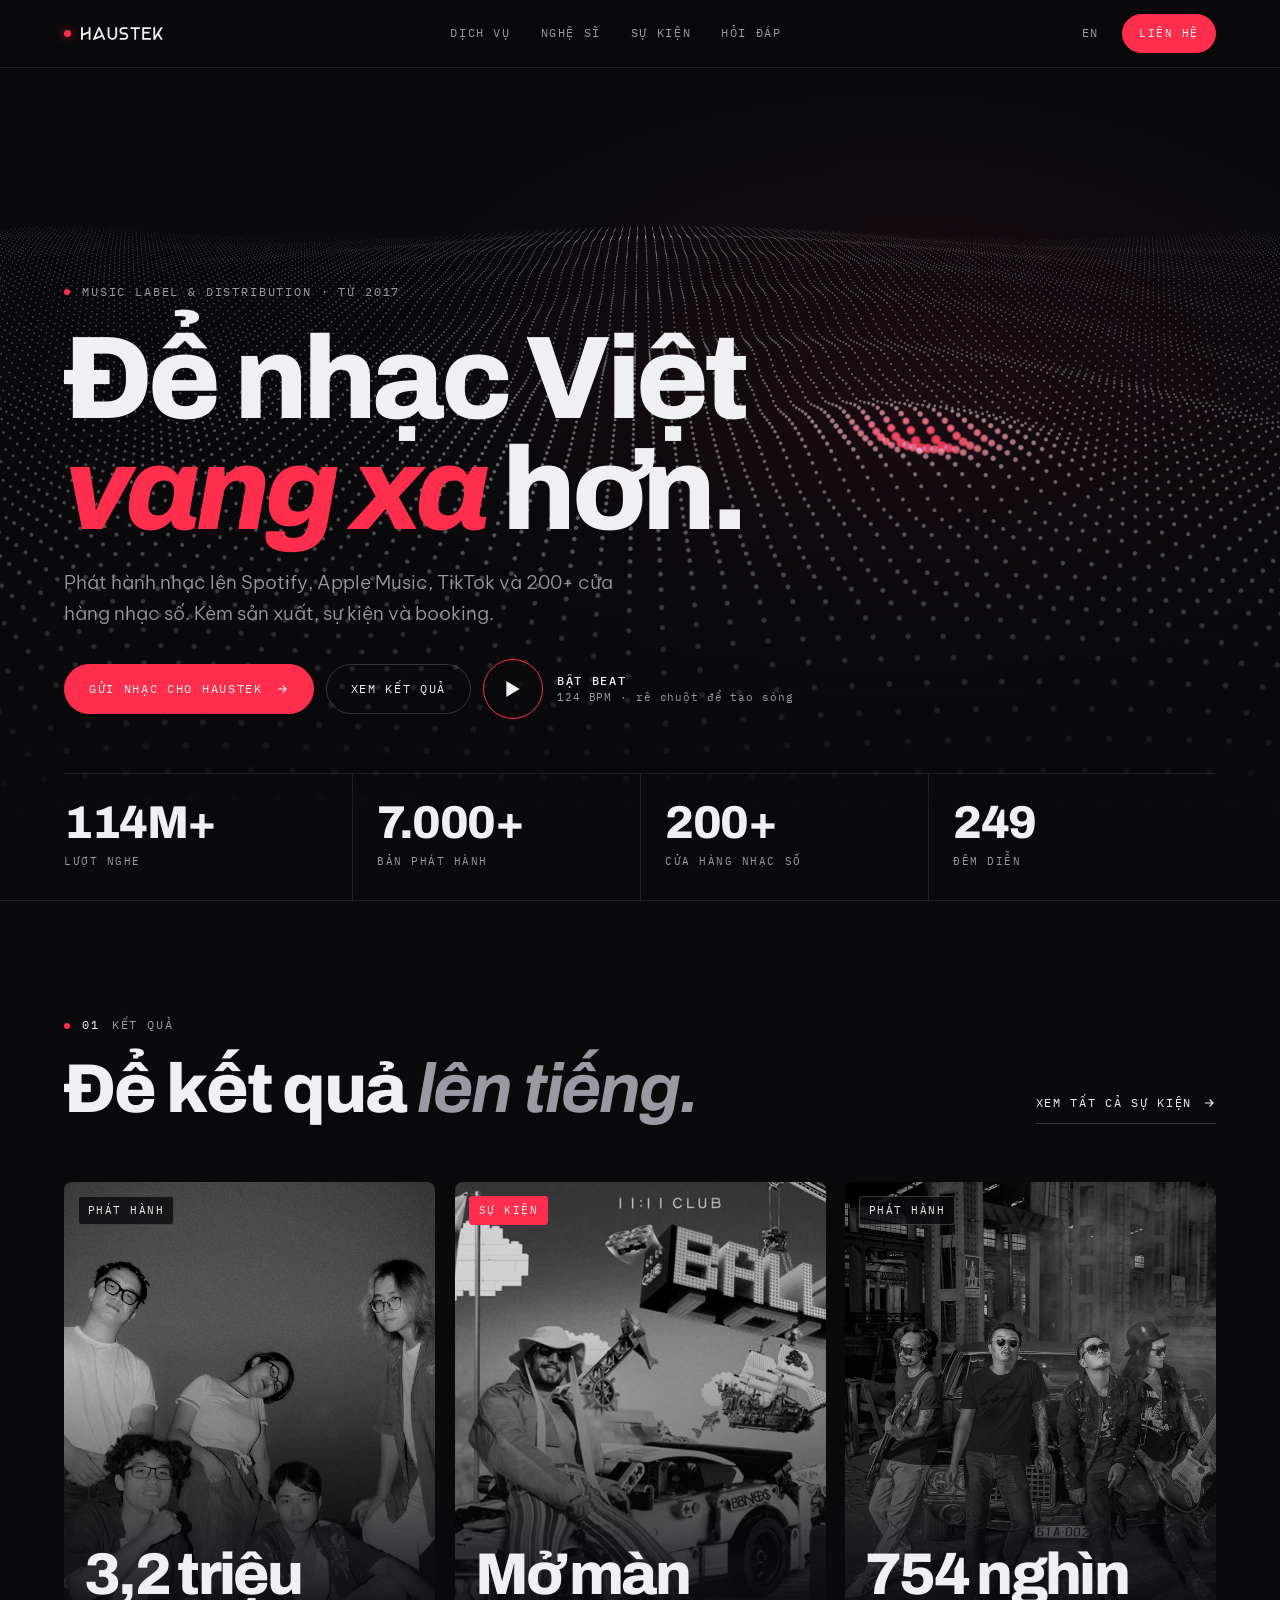
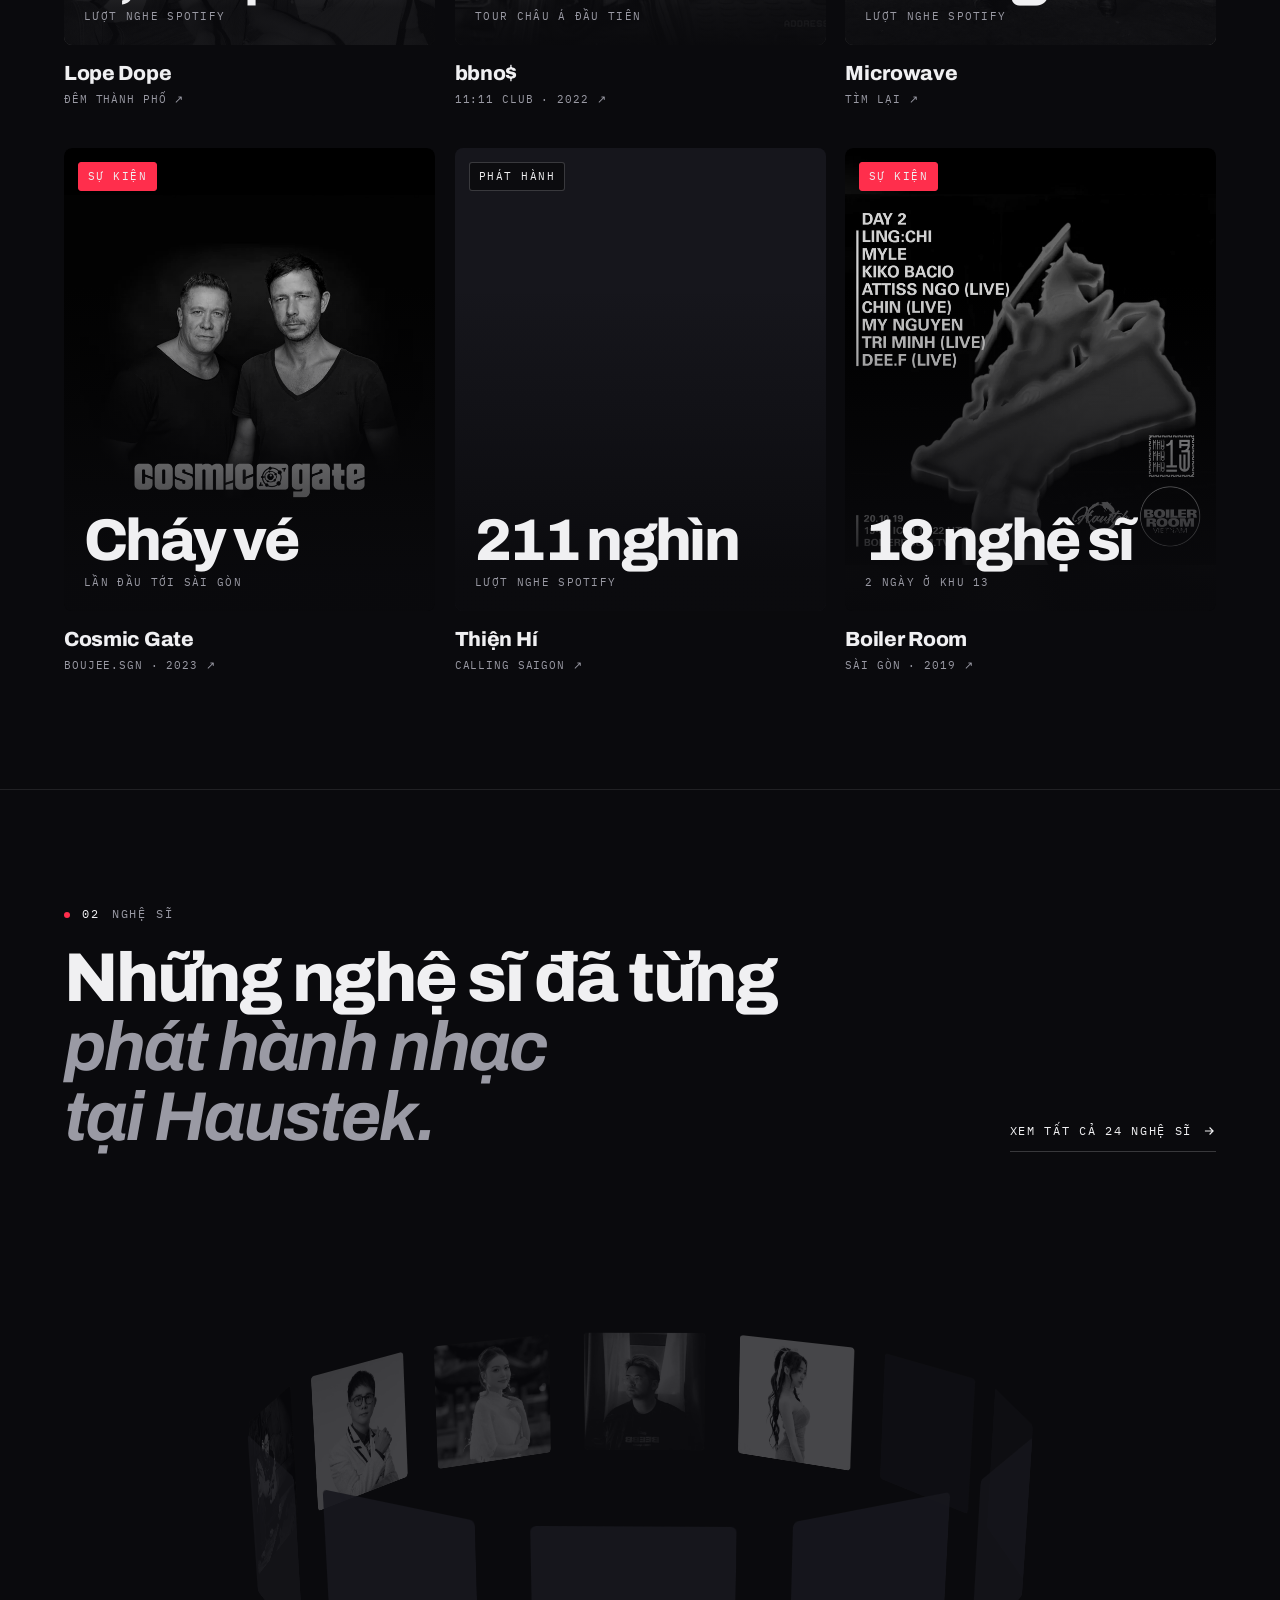
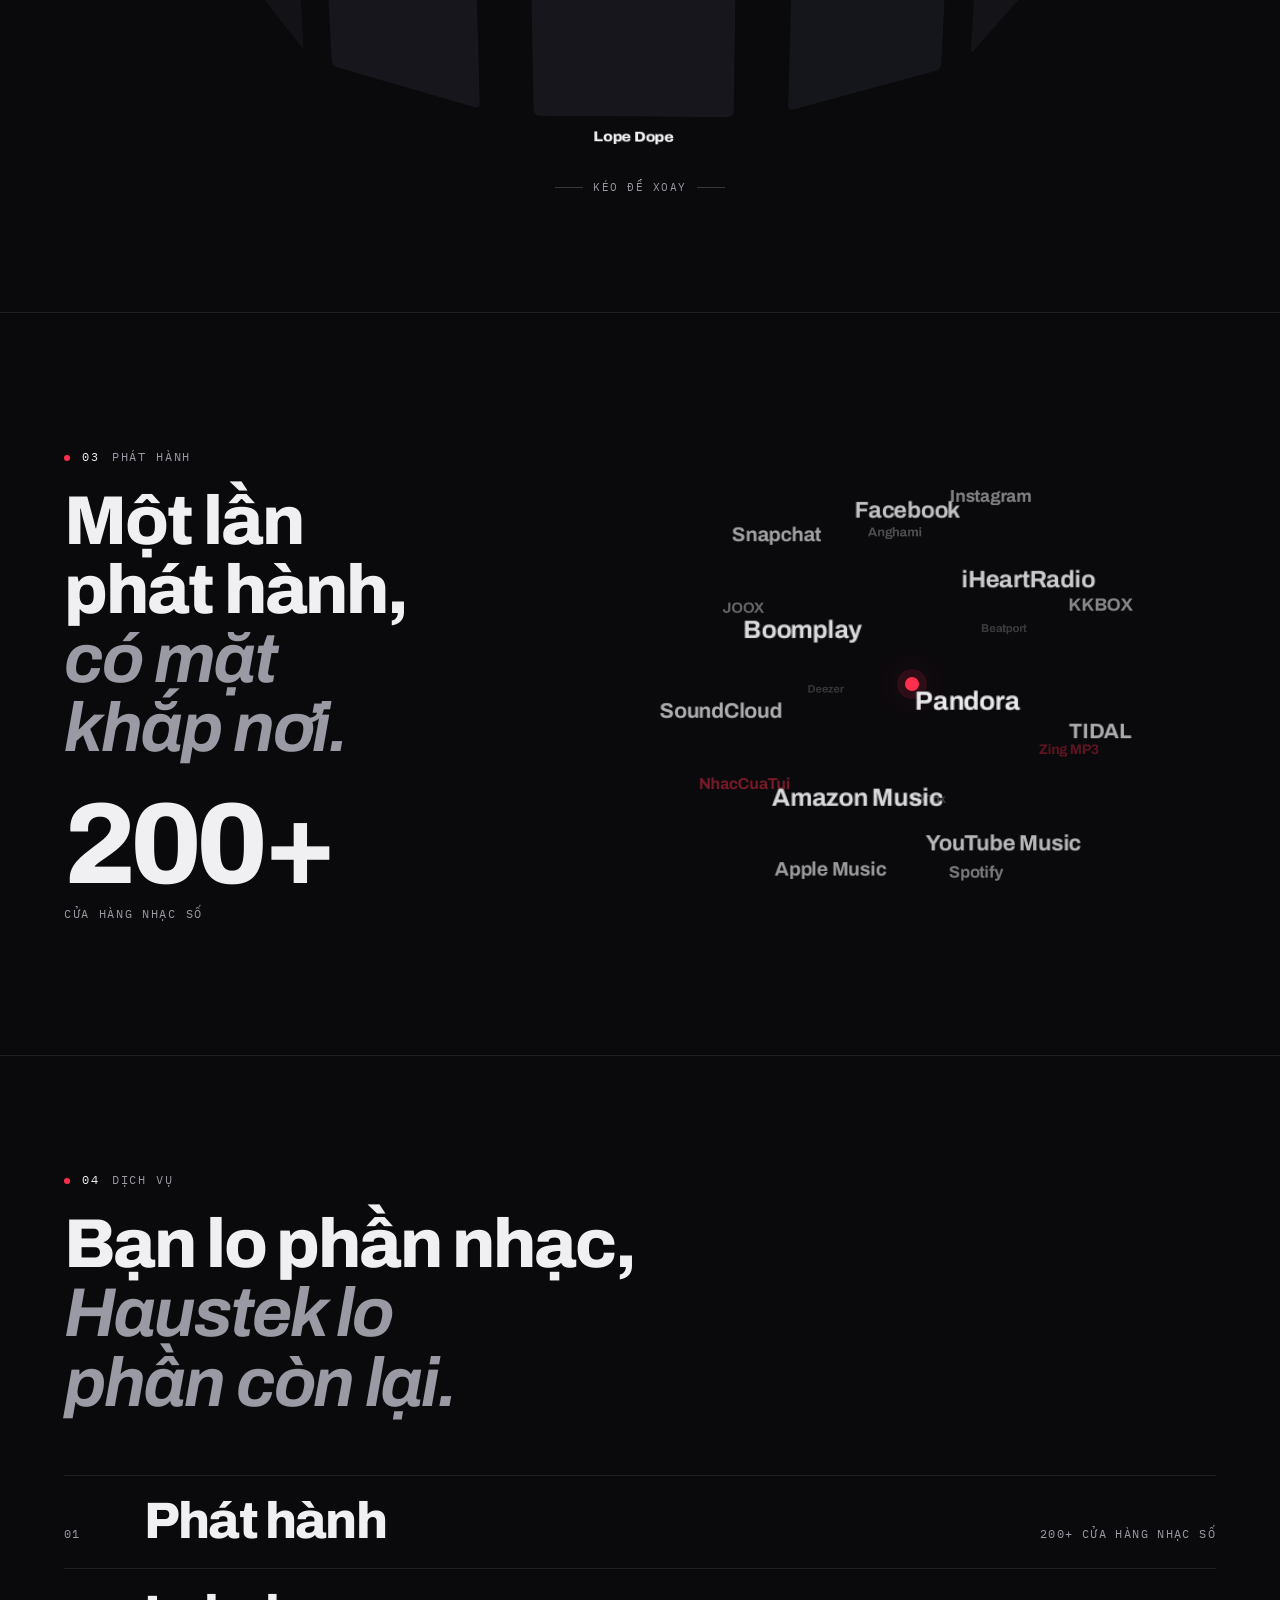
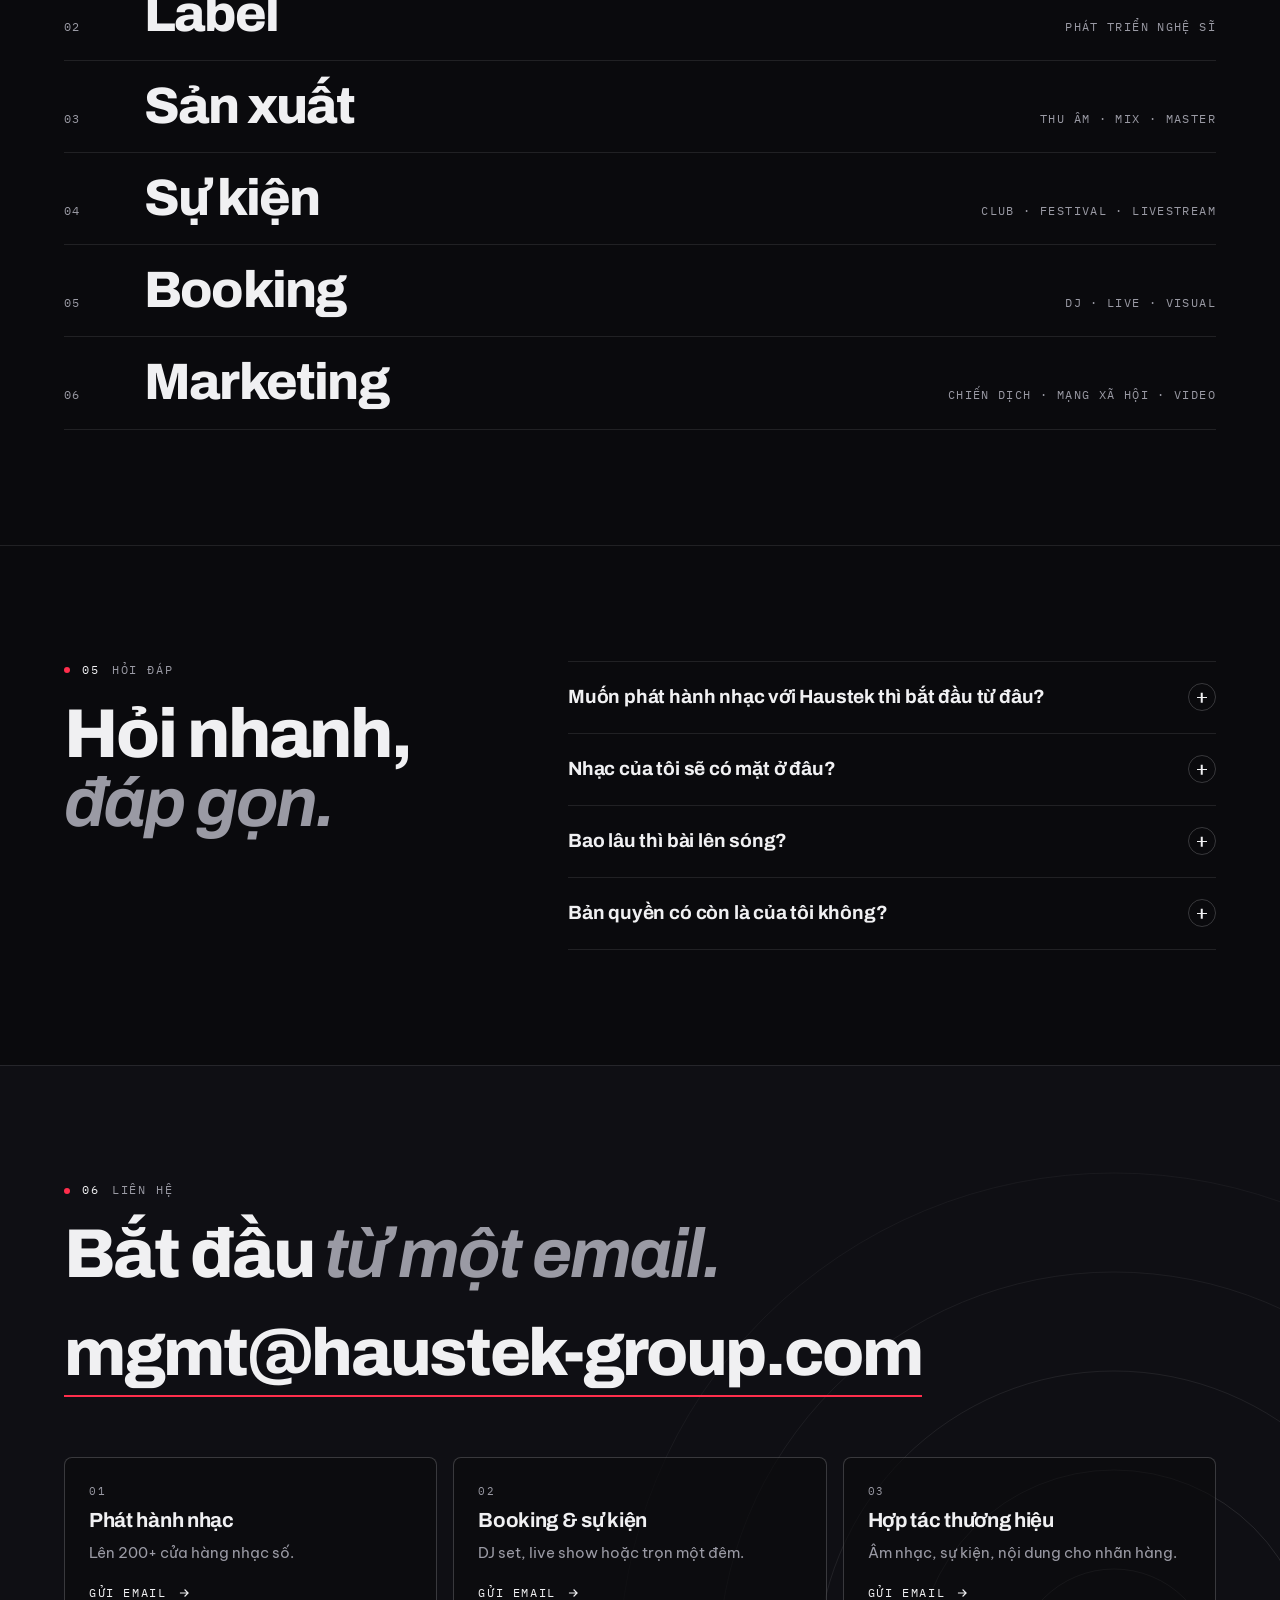
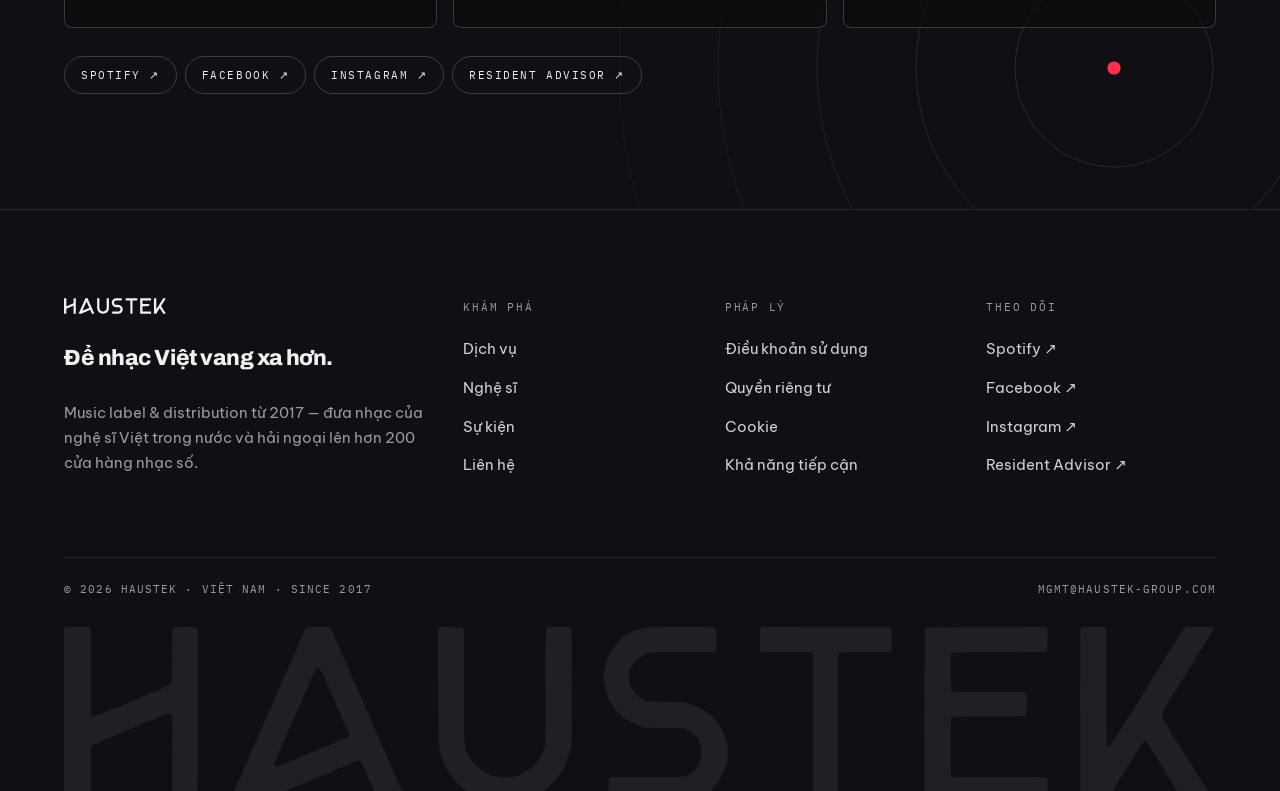
==== commit 61d72206: "bbno$: dùng poster thật của đêm Balling Loud - Thay poster chữ tạm bằng poster đêm Balling Loud (cắt" ====
--- a/index.html
+++ b/index.html
@@ -322,7 +322,7 @@
         <h3>Lope Dope</h3><span class="cs-meta"><span data-track>Đêm Thành Phố</span> ↗</span>
       </a>
       <a class="case rv" href="https://www.nme.com/news/music/bbno-announces-vietnam-malaysia-and-indonesia-tour-dates-3308137" target="_blank" rel="noopener">
-        <span class="cv"><span class="cv-img"><img class="duo" src="/events/bbno.webp" alt="bbno$ — tour châu Á đầu tiên, 11:11 Club, Sài Gòn" width="720" height="900" loading="lazy" decoding="async"></span><span class="cv-tag ev" data-i18n="tg_ev">Sự kiện</span><span class="cv-num"><b data-i18n="cbn">Mở màn</b><small data-i18n="cbu">Tour châu Á đầu tiên</small></span></span>
+        <span class="cv"><span class="cv-img"><img class="duo" src="/events/bbno-balling-loud.webp" alt="bbno$ trên poster đêm Balling Loud, 11:11 Club, Sài Gòn" width="720" height="900" loading="lazy" decoding="async"></span><span class="cv-tag ev" data-i18n="tg_ev">Sự kiện</span><span class="cv-num"><b data-i18n="cbn">Mở màn</b><small data-i18n="cbu">Tour châu Á đầu tiên</small></span></span>
         <h3>bbno$</h3><span class="cs-meta"><span data-i18n="cbm">11:11 Club · 2022</span> ↗</span>
       </a>
       <a class="case rv" data-artist="Microwave" href="https://open.spotify.com/track/4ZtmF5ZseBMGWRgibW3bKJ" target="_blank" rel="noopener">
